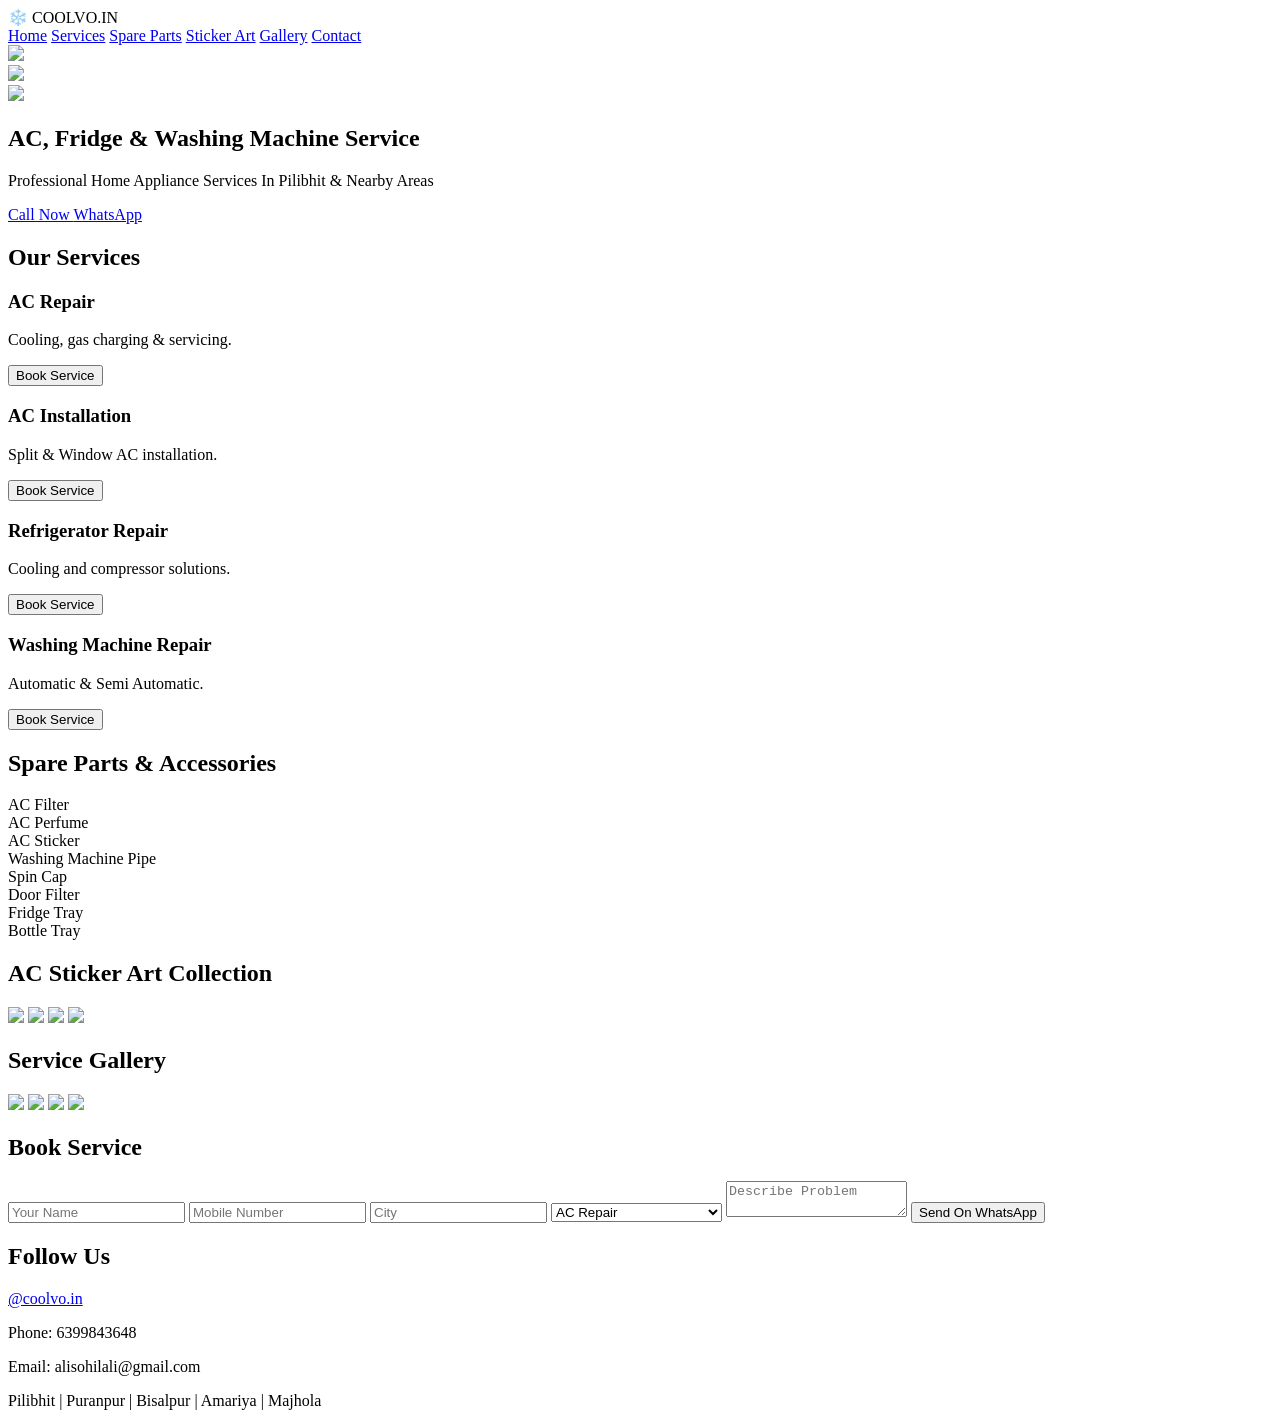
==== index.html @ 7ef5647d "Update index.html" ====
<!DOCTYPE html>
<html lang="en">
<head>
<meta charset="UTF-8">
<meta name="viewport" content="width=device-width, initial-scale=1.0">
<title>Coolvo.in | Home Appliance Services</title>

<meta name="description" content="AC Repair, AC Installation, Refrigerator Repair, Washing Machine Repair, Copper Piping and Spare Parts in Pilibhit, Puranpur, Bisalpur and nearby areas.">

<link rel="stylesheet" href="style.css">
</head>

<body>

<header>
<div class="logo">
❄️ COOLVO.IN
</div>

<nav>
<a href="#home">Home</a>
<a href="#services">Services</a>
<a href="#parts">Spare Parts</a>
<a href="#stickers">Sticker Art</a>
<a href="#gallery">Gallery</a>
<a href="#contact">Contact</a>
</nav>
</header>

<section id="home" class="hero">

<div class="slider">

<div class="slide active">
<img src="https://images.unsplash.com/photo-1621905252507-b35492cc74b4?auto=format&fit=crop&w=1600&q=80">
</div>

<div class="slide">
<img src="https://images.unsplash.com/photo-1581578731548-c64695cc6952?auto=format&fit=crop&w=1600&q=80">
</div>

<div class="slide">
<img src="https://images.unsplash.com/photo-1517048676732-d65bc937f952?auto=format&fit=crop&w=1600&q=80">
</div>

</div>

<div class="hero-content">

<h1>AC, Fridge & Washing Machine Service</h1>

<p>
Professional Home Appliance Services In Pilibhit &
Nearby Areas
</p>

<a href="tel:6399843648" class="btn call">
Call Now
</a>

<a href="https://wa.me/916399843648"
class="btn whatsapp">
WhatsApp
</a>

</div>

</section>

<section id="services">

<h2>Our Services</h2>

<div class="cards">

<div class="card">
<h3>AC Repair</h3>
<p>Cooling, gas charging & servicing.</p>

<button onclick="openBooking('AC Repair')">
Book Service
</button>
</div>

<div class="card">
<h3>AC Installation</h3>
<p>Split & Window AC installation.</p>

<button onclick="openBooking('AC Installation')">
Book Service
</button>
</div>

<div class="card">
<h3>Refrigerator Repair</h3>
<p>Cooling and compressor solutions.</p>

<button onclick="openBooking('Fridge Repair')">
Book Service
</button>
</div>

<div class="card">
<h3>Washing Machine Repair</h3>
<p>Automatic & Semi Automatic.</p>

<button onclick="openBooking('Washing Machine Repair')">
Book Service
</button>
</div>

</div>

</section>

<section id="parts">

<h2>Spare Parts & Accessories</h2>

<div class="cards">

<div class="card">AC Filter</div>
<div class="card">AC Perfume</div>
<div class="card">AC Sticker</div>
<div class="card">Washing Machine Pipe</div>
<div class="card">Spin Cap</div>
<div class="card">Door Filter</div>
<div class="card">Fridge Tray</div>
<div class="card">Bottle Tray</div>

</div>

</section>

<section id="stickers">

<h2>AC Sticker Art Collection</h2>

<div class="gallery">

<img src="https://picsum.photos/400/300?1">
<img src="https://picsum.photos/400/300?2">
<img src="https://picsum.photos/400/300?3">
<img src="https://picsum.photos/400/300?4">

</div>

</section>

<section id="gallery">

<h2>Service Gallery</h2>

<div class="gallery">

<img src="https://picsum.photos/400/300?5">
<img src="https://picsum.photos/400/300?6">
<img src="https://picsum.photos/400/300?7">
<img src="https://picsum.photos/400/300?8">

</div>

</section>

<section id="contact">

<h2>Book Service</h2>

<form id="bookingForm">

<input type="text"
id="name"
placeholder="Your Name"
required>

<input type="tel"
id="phone"
placeholder="Mobile Number"
required>

<input type="text"
id="city"
placeholder="City"
required>

<select id="service">

<option>AC Repair</option>
<option>AC Installation</option>
<option>Fridge Repair</option>
<option>Washing Machine Repair</option>

</select>

<textarea
id="problem"
placeholder="Describe Problem">
</textarea>

<button type="submit">
Send On WhatsApp
</button>

</form>

</section>

<section class="instagram">

<h2>Follow Us</h2>

<a href="https://instagram.com/coolvo.in">
@coolvo.in
</a>

</section>

<footer>

<p>Phone: 6399843648</p>

<p>Email: alisohilali@gmail.com</p>

<p>
Pilibhit | Puranpur | Bisalpur |
Amariya | Majhola
</p>

</footer>

<script src="script.js"></script>

</body>
</html>
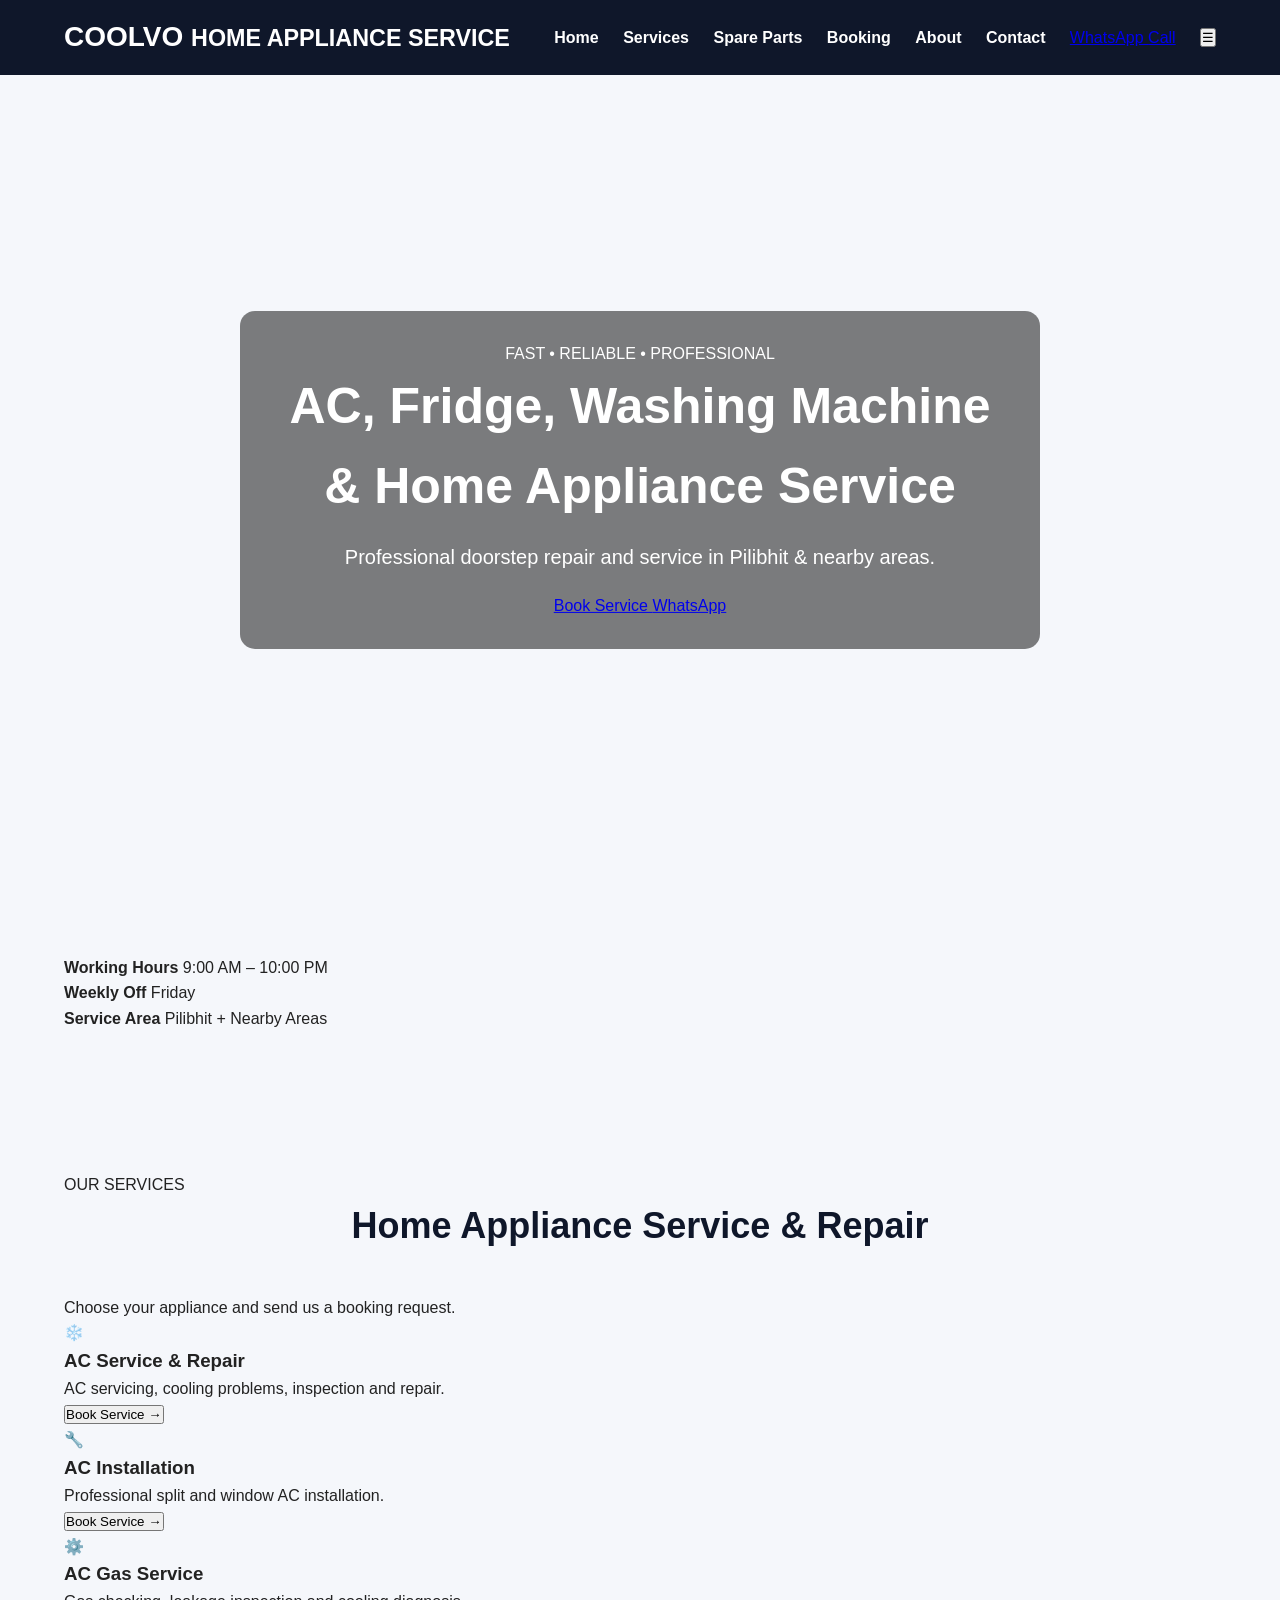
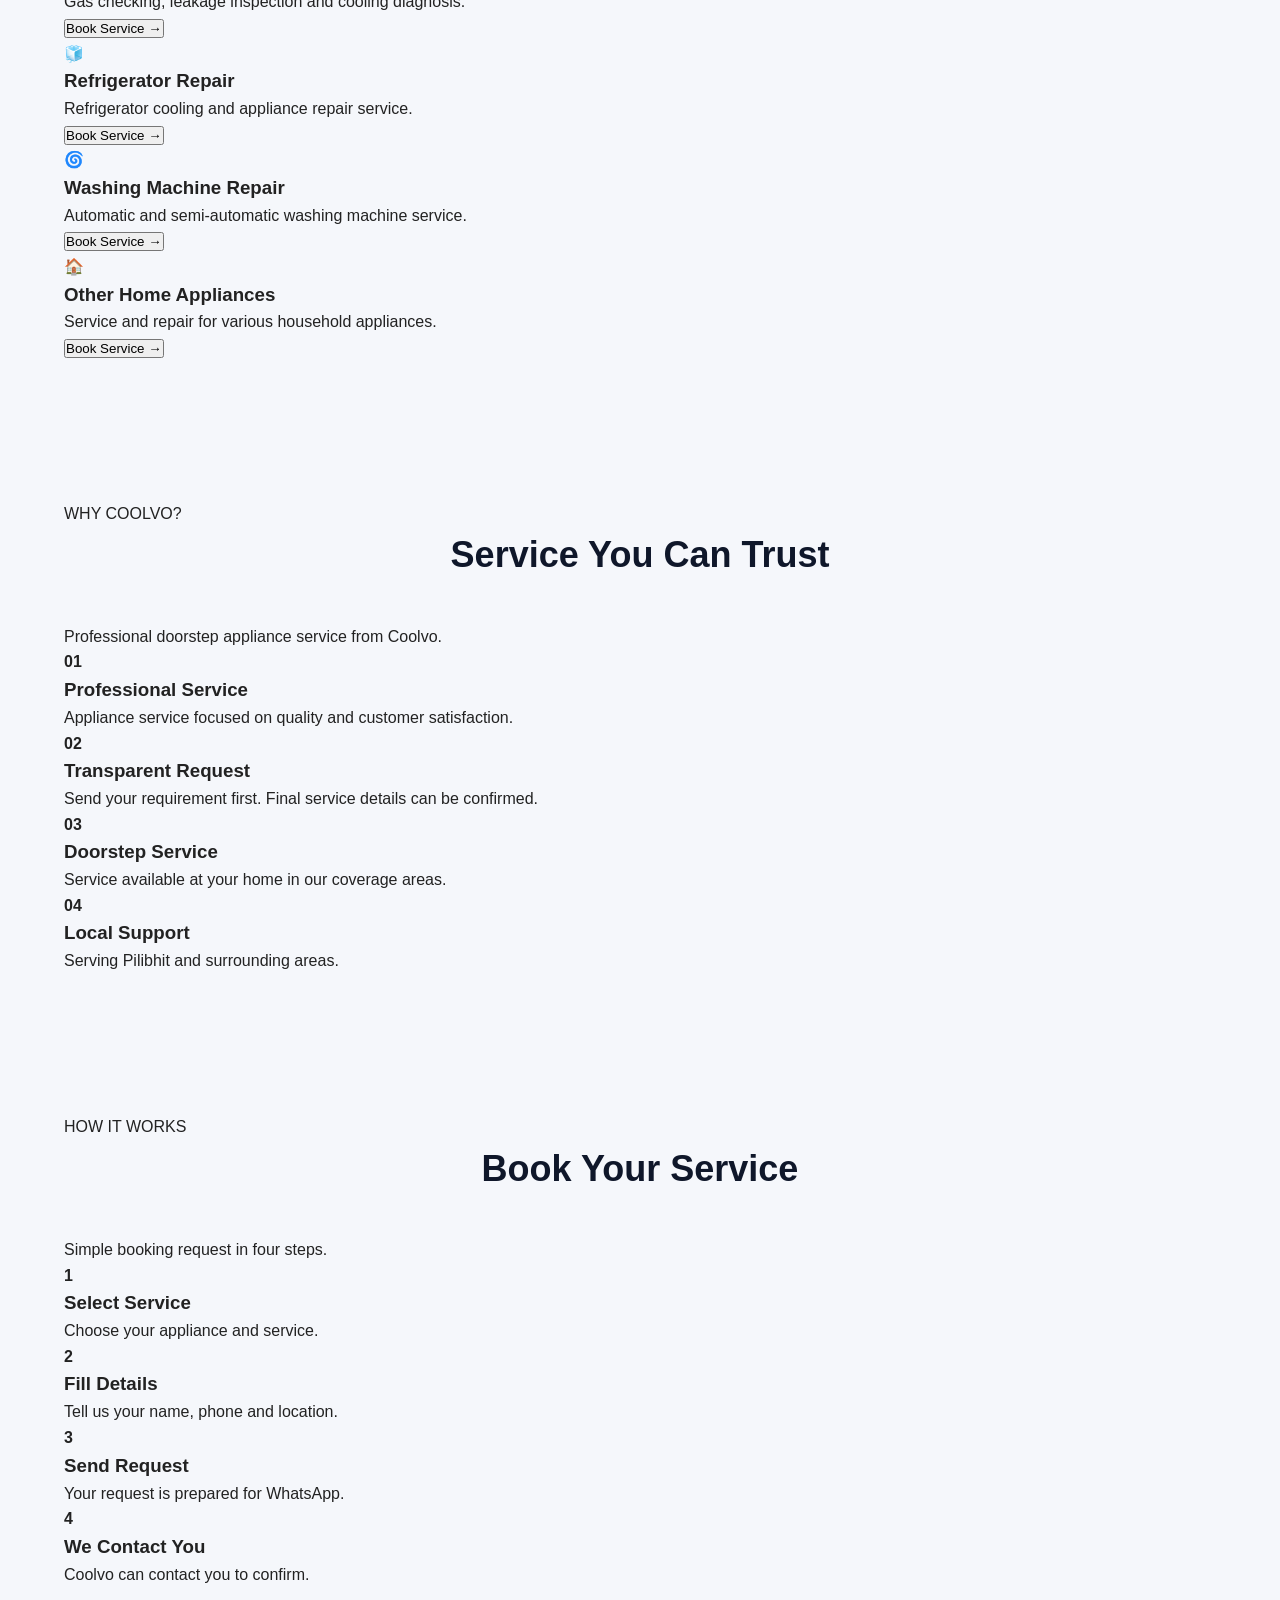
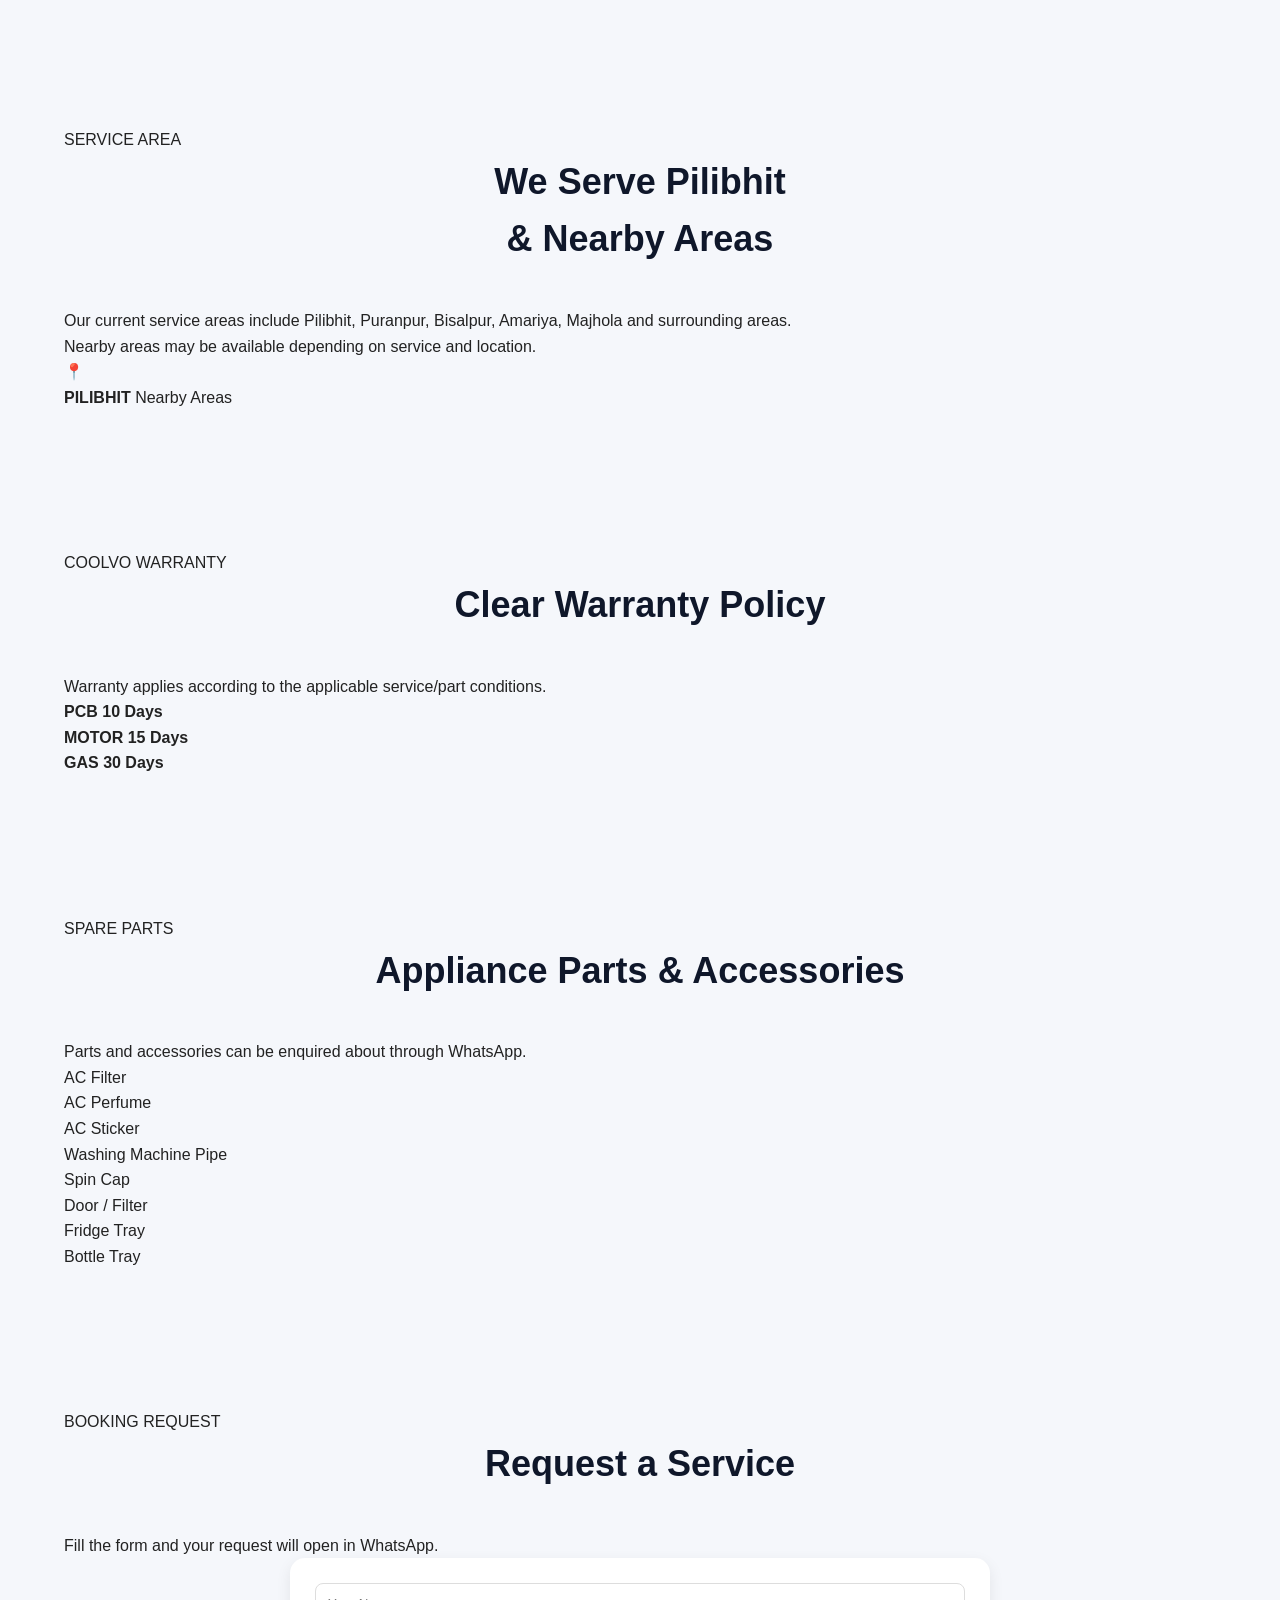
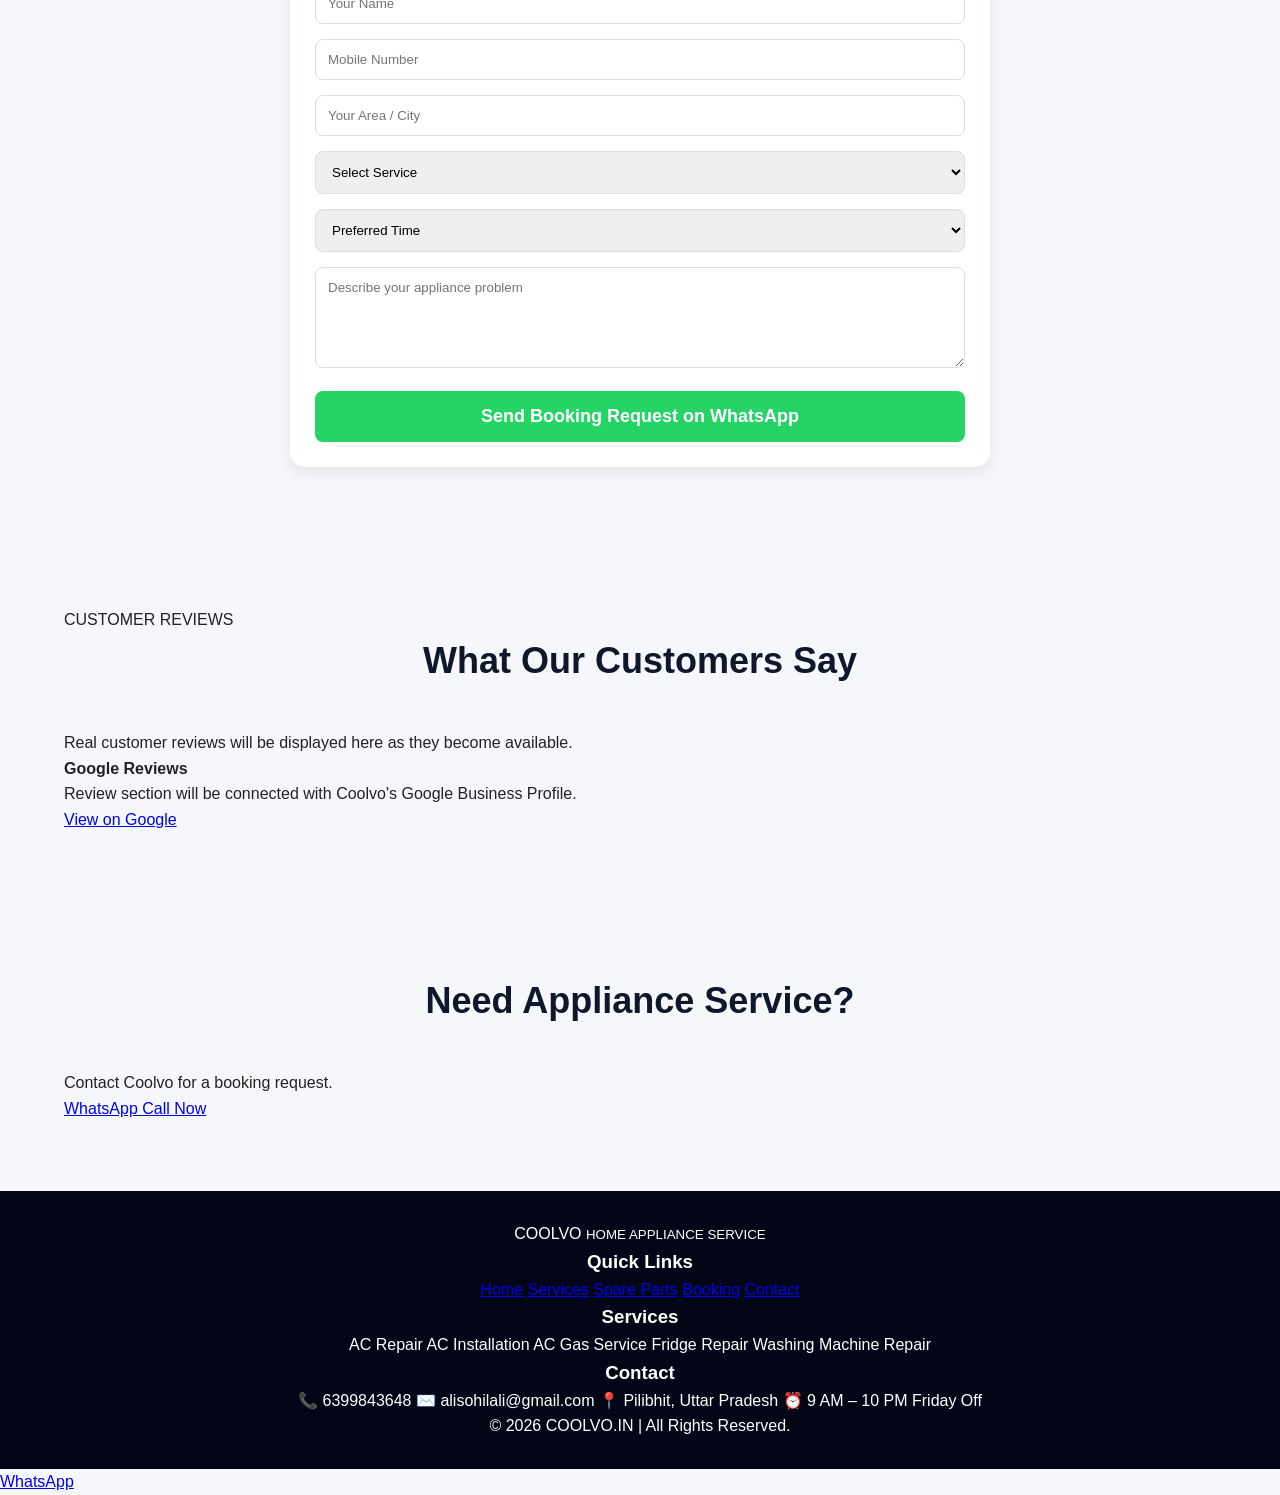
==== commit 673b169e: "Update index.html" ====
--- a/index.html
+++ b/index.html
@@ -3,230 +3,666 @@
 <head>
 <meta charset="UTF-8">
 <meta name="viewport" content="width=device-width, initial-scale=1.0">
-<title>Coolvo.in | Home Appliance Services</title>
-
-<meta name="description" content="AC Repair, AC Installation, Refrigerator Repair, Washing Machine Repair, Copper Piping and Spare Parts in Pilibhit, Puranpur, Bisalpur and nearby areas.">
+
+<title>COOLVO | AC & Home Appliance Service in Pilibhit</title>
+
+<meta name="description"
+content="COOLVO provides AC repair, installation, gas service, refrigerator, washing machine and home appliance services in Pilibhit and nearby areas.">
+
+<meta name="theme-color" content="#111111">
 
 <link rel="stylesheet" href="style.css">
 </head>
 
 <body>
 
-<header>
-<div class="logo">
-❄️ COOLVO.IN
-</div>
-
-<nav>
-<a href="#home">Home</a>
-<a href="#services">Services</a>
-<a href="#parts">Spare Parts</a>
-<a href="#stickers">Sticker Art</a>
-<a href="#gallery">Gallery</a>
-<a href="#contact">Contact</a>
-</nav>
+<!-- HEADER -->
+<header class="header">
+
+    <div class="logo">
+        <span>CO</span><b>O</b><span>LVO</span>
+        <small>HOME APPLIANCE SERVICE</small>
+    </div>
+
+    <nav id="mainNav">
+        <a href="#home">Home</a>
+        <a href="#services">Services</a>
+        <a href="#parts">Spare Parts</a>
+        <a href="#booking">Booking</a>
+        <a href="#about">About</a>
+        <a href="#contact">Contact</a>
+    </nav>
+
+    <div class="header-buttons">
+        <a href="https://wa.me/916399843648" class="mini-whatsapp">
+            WhatsApp
+        </a>
+
+        <a href="tel:6399843648" class="mini-call">
+            Call
+        </a>
+    </div>
+
+    <button class="menu-btn" onclick="toggleMenu()">☰</button>
+
 </header>
 
+
+<!-- HERO -->
 <section id="home" class="hero">
 
-<div class="slider">
-
-<div class="slide active">
-<img src="https://images.unsplash.com/photo-1621905252507-b35492cc74b4?auto=format&fit=crop&w=1600&q=80">
-</div>
-
-<div class="slide">
-<img src="https://images.unsplash.com/photo-1581578731548-c64695cc6952?auto=format&fit=crop&w=1600&q=80">
-</div>
-
-<div class="slide">
-<img src="https://images.unsplash.com/photo-1517048676732-d65bc937f952?auto=format&fit=crop&w=1600&q=80">
-</div>
-
-</div>
-
-<div class="hero-content">
-
-<h1>AC, Fridge & Washing Machine Service</h1>
-
-<p>
-Professional Home Appliance Services In Pilibhit &
-Nearby Areas
-</p>
-
-<a href="tel:6399843648" class="btn call">
-Call Now
+    <div class="hero-overlay"></div>
+
+    <div class="hero-content">
+
+        <span class="small-title">
+            FAST • RELIABLE • PROFESSIONAL
+        </span>
+
+        <h1>
+            AC, Fridge, Washing Machine
+            <br>
+            & Home Appliance Service
+        </h1>
+
+        <p>
+            Professional doorstep repair and service
+            in Pilibhit & nearby areas.
+        </p>
+
+        <div class="hero-buttons">
+
+            <a href="#booking" class="primary-btn">
+                Book Service
+            </a>
+
+            <a href="https://wa.me/916399843648" class="whatsapp-btn">
+                WhatsApp
+            </a>
+
+        </div>
+
+    </div>
+
+</section>
+
+
+<!-- QUICK INFO -->
+<section class="quick-info">
+
+    <div>
+        <strong>Working Hours</strong>
+        <span>9:00 AM – 10:00 PM</span>
+    </div>
+
+    <div>
+        <strong>Weekly Off</strong>
+        <span>Friday</span>
+    </div>
+
+    <div>
+        <strong>Service Area</strong>
+        <span>Pilibhit + Nearby Areas</span>
+    </div>
+
+</section>
+
+
+<!-- SERVICES -->
+<section id="services" class="section">
+
+    <div class="section-heading">
+        <span>OUR SERVICES</span>
+        <h2>Home Appliance Service & Repair</h2>
+        <p>
+            Choose your appliance and send us a booking request.
+        </p>
+    </div>
+
+
+    <div class="service-grid">
+
+        <div class="service-card">
+
+            <div class="service-icon">❄️</div>
+
+            <h3>AC Service & Repair</h3>
+
+            <p>
+                AC servicing, cooling problems,
+                inspection and repair.
+            </p>
+
+            <button onclick="selectService('AC Service & Repair')">
+                Book Service →
+            </button>
+
+        </div>
+
+
+        <div class="service-card">
+
+            <div class="service-icon">🔧</div>
+
+            <h3>AC Installation</h3>
+
+            <p>
+                Professional split and window
+                AC installation.
+            </p>
+
+            <button onclick="selectService('AC Installation')">
+                Book Service →
+            </button>
+
+        </div>
+
+
+        <div class="service-card">
+
+            <div class="service-icon">⚙️</div>
+
+            <h3>AC Gas Service</h3>
+
+            <p>
+                Gas checking, leakage inspection
+                and cooling diagnosis.
+            </p>
+
+            <button onclick="selectService('AC Gas Service')">
+                Book Service →
+            </button>
+
+        </div>
+
+
+        <div class="service-card">
+
+            <div class="service-icon">🧊</div>
+
+            <h3>Refrigerator Repair</h3>
+
+            <p>
+                Refrigerator cooling and
+                appliance repair service.
+            </p>
+
+            <button onclick="selectService('Refrigerator Repair')">
+                Book Service →
+            </button>
+
+        </div>
+
+
+        <div class="service-card">
+
+            <div class="service-icon">🌀</div>
+
+            <h3>Washing Machine Repair</h3>
+
+            <p>
+                Automatic and semi-automatic
+                washing machine service.
+            </p>
+
+            <button onclick="selectService('Washing Machine Repair')">
+                Book Service →
+            </button>
+
+        </div>
+
+
+        <div class="service-card">
+
+            <div class="service-icon">🏠</div>
+
+            <h3>Other Home Appliances</h3>
+
+            <p>
+                Service and repair for various
+                household appliances.
+            </p>
+
+            <button onclick="selectService('Other Home Appliance')">
+                Book Service →
+            </button>
+
+        </div>
+
+    </div>
+
+</section>
+
+
+<!-- WHY COOLVO -->
+<section id="about" class="dark-section">
+
+    <div class="section-heading light">
+
+        <span>WHY COOLVO?</span>
+
+        <h2>Service You Can Trust</h2>
+
+        <p>
+            Professional doorstep appliance service
+            from Coolvo.
+        </p>
+
+    </div>
+
+
+    <div class="trust-grid">
+
+        <div>
+            <strong>01</strong>
+            <h3>Professional Service</h3>
+            <p>
+                Appliance service focused on
+                quality and customer satisfaction.
+            </p>
+        </div>
+
+        <div>
+            <strong>02</strong>
+            <h3>Transparent Request</h3>
+            <p>
+                Send your requirement first.
+                Final service details can be confirmed.
+            </p>
+        </div>
+
+        <div>
+            <strong>03</strong>
+            <h3>Doorstep Service</h3>
+            <p>
+                Service available at your home
+                in our coverage areas.
+            </p>
+        </div>
+
+        <div>
+            <strong>04</strong>
+            <h3>Local Support</h3>
+            <p>
+                Serving Pilibhit and surrounding
+                areas.
+            </p>
+        </div>
+
+    </div>
+
+</section>
+
+
+<!-- HOW IT WORKS -->
+<section class="section">
+
+    <div class="section-heading">
+
+        <span>HOW IT WORKS</span>
+
+        <h2>Book Your Service</h2>
+
+        <p>
+            Simple booking request in four steps.
+        </p>
+
+    </div>
+
+
+    <div class="steps">
+
+        <div class="step">
+            <b>1</b>
+            <h3>Select Service</h3>
+            <p>Choose your appliance and service.</p>
+        </div>
+
+        <div class="step">
+            <b>2</b>
+            <h3>Fill Details</h3>
+            <p>Tell us your name, phone and location.</p>
+        </div>
+
+        <div class="step">
+            <b>3</b>
+            <h3>Send Request</h3>
+            <p>Your request is prepared for WhatsApp.</p>
+        </div>
+
+        <div class="step">
+            <b>4</b>
+            <h3>We Contact You</h3>
+            <p>Coolvo can contact you to confirm.</p>
+        </div>
+
+    </div>
+
+</section>
+
+
+<!-- SERVICE AREA -->
+<section class="area-section">
+
+    <div>
+
+        <span>SERVICE AREA</span>
+
+        <h2>
+            We Serve Pilibhit
+            <br>
+            & Nearby Areas
+        </h2>
+
+        <p>
+            Our current service areas include
+            Pilibhit, Puranpur, Bisalpur,
+            Amariya, Majhola and surrounding areas.
+        </p>
+
+        <p class="area-note">
+            Nearby areas may be available depending
+            on service and location.
+        </p>
+
+    </div>
+
+
+    <div class="area-box">
+
+        <div class="map-circle">
+            📍
+        </div>
+
+        <strong>PILIBHIT</strong>
+
+        <span>Nearby Areas</span>
+
+    </div>
+
+</section>
+
+
+<!-- WARRANTY -->
+<section class="warranty-section">
+
+    <div class="section-heading light">
+
+        <span>COOLVO WARRANTY</span>
+
+        <h2>Clear Warranty Policy</h2>
+
+        <p>
+            Warranty applies according to the
+            applicable service/part conditions.
+        </p>
+
+    </div>
+
+
+    <div class="warranty-grid">
+
+        <div>
+            <b>PCB</b>
+            <strong>10 Days</strong>
+        </div>
+
+        <div>
+            <b>MOTOR</b>
+            <strong>15 Days</strong>
+        </div>
+
+        <div>
+            <b>GAS</b>
+            <strong>30 Days</strong>
+        </div>
+
+    </div>
+
+</section>
+
+
+<!-- SPARE PARTS -->
+<section id="parts" class="section">
+
+    <div class="section-heading">
+
+        <span>SPARE PARTS</span>
+
+        <h2>Appliance Parts & Accessories</h2>
+
+        <p>
+            Parts and accessories can be enquired
+            about through WhatsApp.
+        </p>
+
+    </div>
+
+
+    <div class="parts-grid">
+
+        <div>AC Filter</div>
+        <div>AC Perfume</div>
+        <div>AC Sticker</div>
+        <div>Washing Machine Pipe</div>
+        <div>Spin Cap</div>
+        <div>Door / Filter</div>
+        <div>Fridge Tray</div>
+        <div>Bottle Tray</div>
+
+    </div>
+
+</section>
+
+
+<!-- BOOKING -->
+<section id="booking" class="booking-section">
+
+    <div class="section-heading">
+
+        <span>BOOKING REQUEST</span>
+
+        <h2>Request a Service</h2>
+
+        <p>
+            Fill the form and your request will
+            open in WhatsApp.
+        </p>
+
+    </div>
+
+
+    <form id="bookingForm">
+
+        <input
+            type="text"
+            id="customerName"
+            placeholder="Your Name"
+            required
+        >
+
+        <input
+            type="tel"
+            id="customerPhone"
+            placeholder="Mobile Number"
+            required
+        >
+
+        <input
+            type="text"
+            id="customerLocation"
+            placeholder="Your Area / City"
+            required
+        >
+
+        <select id="selectedService" required>
+
+            <option value="">
+                Select Service
+            </option>
+
+            <option>AC Service & Repair</option>
+            <option>AC Installation</option>
+            <option>AC Gas Service</option>
+            <option>Refrigerator Repair</option>
+            <option>Washing Machine Repair</option>
+            <option>Other Home Appliance</option>
+
+        </select>
+
+
+        <select id="preferredTime">
+
+            <option value="">
+                Preferred Time
+            </option>
+
+            <option>9 AM – 12 PM</option>
+            <option>12 PM – 3 PM</option>
+            <option>3 PM – 6 PM</option>
+            <option>6 PM – 10 PM</option>
+
+        </select>
+
+
+        <textarea
+            id="problem"
+            rows="5"
+            placeholder="Describe your appliance problem"
+        ></textarea>
+
+
+        <button type="submit">
+            Send Booking Request on WhatsApp
+        </button>
+
+    </form>
+
+</section>
+
+
+<!-- REVIEWS -->
+<section class="reviews-section">
+
+    <div class="section-heading">
+
+        <span>CUSTOMER REVIEWS</span>
+
+        <h2>What Our Customers Say</h2>
+
+        <p>
+            Real customer reviews will be displayed
+            here as they become available.
+        </p>
+
+    </div>
+
+
+    <div class="review-placeholder">
+
+        <div>
+            <strong>Google Reviews</strong>
+
+            <p>
+                Review section will be connected
+                with Coolvo's Google Business Profile.
+            </p>
+
+            <a href="#" class="review-btn">
+                View on Google
+            </a>
+        </div>
+
+    </div>
+
+</section>
+
+
+<!-- CONTACT -->
+<section id="contact" class="contact-section">
+
+    <h2>Need Appliance Service?</h2>
+
+    <p>
+        Contact Coolvo for a booking request.
+    </p>
+
+    <div class="contact-buttons">
+
+        <a href="https://wa.me/916399843648">
+            WhatsApp
+        </a>
+
+        <a href="tel:6399843648">
+            Call Now
+        </a>
+
+    </div>
+
+</section>
+
+
+<!-- FOOTER -->
+<footer>
+
+    <div class="footer-logo">
+        COOLVO
+        <small>HOME APPLIANCE SERVICE</small>
+    </div>
+
+
+    <div class="footer-columns">
+
+        <div>
+            <h3>Quick Links</h3>
+            <a href="#home">Home</a>
+            <a href="#services">Services</a>
+            <a href="#parts">Spare Parts</a>
+            <a href="#booking">Booking</a>
+            <a href="#contact">Contact</a>
+        </div>
+
+
+        <div>
+            <h3>Services</h3>
+            <span>AC Repair</span>
+            <span>AC Installation</span>
+            <span>AC Gas Service</span>
+            <span>Fridge Repair</span>
+            <span>Washing Machine Repair</span>
+        </div>
+
+
+        <div>
+            <h3>Contact</h3>
+            <span>📞 6399843648</span>
+            <span>✉️ alisohilali@gmail.com</span>
+            <span>📍 Pilibhit, Uttar Pradesh</span>
+            <span>⏰ 9 AM – 10 PM</span>
+            <span>Friday Off</span>
+        </div>
+
+    </div>
+
+
+    <div class="footer-bottom">
+
+        © 2026 COOLVO.IN | All Rights Reserved.
+
+    </div>
+
+</footer>
+
+
+<!-- FLOATING WHATSAPP -->
+<a
+href="https://wa.me/916399843648"
+class="floating-whatsapp"
+target="_blank"
+>
+    WhatsApp
 </a>
 
-<a href="https://wa.me/916399843648"
-class="btn whatsapp">
-WhatsApp
-</a>
-
-</div>
-
-</section>
-
-<section id="services">
-
-<h2>Our Services</h2>
-
-<div class="cards">
-
-<div class="card">
-<h3>AC Repair</h3>
-<p>Cooling, gas charging & servicing.</p>
-
-<button onclick="openBooking('AC Repair')">
-Book Service
-</button>
-</div>
-
-<div class="card">
-<h3>AC Installation</h3>
-<p>Split & Window AC installation.</p>
-
-<button onclick="openBooking('AC Installation')">
-Book Service
-</button>
-</div>
-
-<div class="card">
-<h3>Refrigerator Repair</h3>
-<p>Cooling and compressor solutions.</p>
-
-<button onclick="openBooking('Fridge Repair')">
-Book Service
-</button>
-</div>
-
-<div class="card">
-<h3>Washing Machine Repair</h3>
-<p>Automatic & Semi Automatic.</p>
-
-<button onclick="openBooking('Washing Machine Repair')">
-Book Service
-</button>
-</div>
-
-</div>
-
-</section>
-
-<section id="parts">
-
-<h2>Spare Parts & Accessories</h2>
-
-<div class="cards">
-
-<div class="card">AC Filter</div>
-<div class="card">AC Perfume</div>
-<div class="card">AC Sticker</div>
-<div class="card">Washing Machine Pipe</div>
-<div class="card">Spin Cap</div>
-<div class="card">Door Filter</div>
-<div class="card">Fridge Tray</div>
-<div class="card">Bottle Tray</div>
-
-</div>
-
-</section>
-
-<section id="stickers">
-
-<h2>AC Sticker Art Collection</h2>
-
-<div class="gallery">
-
-<img src="https://picsum.photos/400/300?1">
-<img src="https://picsum.photos/400/300?2">
-<img src="https://picsum.photos/400/300?3">
-<img src="https://picsum.photos/400/300?4">
-
-</div>
-
-</section>
-
-<section id="gallery">
-
-<h2>Service Gallery</h2>
-
-<div class="gallery">
-
-<img src="https://picsum.photos/400/300?5">
-<img src="https://picsum.photos/400/300?6">
-<img src="https://picsum.photos/400/300?7">
-<img src="https://picsum.photos/400/300?8">
-
-</div>
-
-</section>
-
-<section id="contact">
-
-<h2>Book Service</h2>
-
-<form id="bookingForm">
-
-<input type="text"
-id="name"
-placeholder="Your Name"
-required>
-
-<input type="tel"
-id="phone"
-placeholder="Mobile Number"
-required>
-
-<input type="text"
-id="city"
-placeholder="City"
-required>
-
-<select id="service">
-
-<option>AC Repair</option>
-<option>AC Installation</option>
-<option>Fridge Repair</option>
-<option>Washing Machine Repair</option>
-
-</select>
-
-<textarea
-id="problem"
-placeholder="Describe Problem">
-</textarea>
-
-<button type="submit">
-Send On WhatsApp
-</button>
-
-</form>
-
-</section>
-
-<section class="instagram">
-
-<h2>Follow Us</h2>
-
-<a href="https://instagram.com/coolvo.in">
-@coolvo.in
-</a>
-
-</section>
-
-<footer>
-
-<p>Phone: 6399843648</p>
-
-<p>Email: alisohilali@gmail.com</p>
-
-<p>
-Pilibhit | Puranpur | Bisalpur |
-Amariya | Majhola
-</p>
-
-</footer>
 
 <script src="script.js"></script>
 
--- a/style.css
+++ b/style.css
@@ -0,0 +1,233 @@
+*{
+margin:0;
+padding:0;
+box-sizing:border-box;
+font-family:Arial,sans-serif;
+}
+
+body{
+background:#f5f7fb;
+color:#222;
+line-height:1.6;
+}
+
+header{
+background:#0f172a;
+padding:15px 5%;
+display:flex;
+justify-content:space-between;
+align-items:center;
+position:sticky;
+top:0;
+z-index:1000;
+}
+
+.logo{
+font-size:28px;
+font-weight:bold;
+color:white;
+}
+
+nav a{
+color:white;
+text-decoration:none;
+margin-left:20px;
+font-weight:600;
+}
+
+.hero{
+position:relative;
+height:90vh;
+overflow:hidden;
+}
+
+.slider{
+width:100%;
+height:100%;
+position:absolute;
+}
+
+.slide{
+position:absolute;
+width:100%;
+height:100%;
+opacity:0;
+transition:1s;
+}
+
+.slide.active{
+opacity:1;
+}
+
+.slide img{
+width:100%;
+height:100%;
+object-fit:cover;
+}
+
+.hero-content{
+position:absolute;
+top:50%;
+left:50%;
+transform:translate(-50%,-50%);
+text-align:center;
+color:white;
+z-index:10;
+background:rgba(0,0,0,.5);
+padding:30px;
+border-radius:15px;
+width:90%;
+max-width:800px;
+}
+
+.hero-content h1{
+font-size:50px;
+margin-bottom:15px;
+}
+
+.hero-content p{
+font-size:20px;
+margin-bottom:20px;
+}
+
+.btn{
+display:inline-block;
+padding:12px 25px;
+border-radius:8px;
+text-decoration:none;
+font-weight:bold;
+margin:5px;
+}
+
+.call{
+background:#1e88e5;
+color:white;
+}
+
+.whatsapp{
+background:#25D366;
+color:white;
+}
+
+section{
+padding:70px 5%;
+}
+
+section h2{
+text-align:center;
+margin-bottom:40px;
+font-size:36px;
+color:#0f172a;
+}
+
+.cards{
+display:grid;
+grid-template-columns:repeat(auto-fit,minmax(250px,1fr));
+gap:20px;
+}
+
+.card{
+background:white;
+padding:25px;
+border-radius:15px;
+box-shadow:0 5px 15px rgba(0,0,0,.08);
+text-align:center;
+}
+
+.card h3{
+margin-bottom:10px;
+}
+
+.card button{
+margin-top:15px;
+background:#1e88e5;
+color:white;
+border:none;
+padding:10px 20px;
+border-radius:8px;
+cursor:pointer;
+}
+
+.gallery{
+display:grid;
+grid-template-columns:repeat(auto-fit,minmax(250px,1fr));
+gap:15px;
+}
+
+.gallery img{
+width:100%;
+height:250px;
+object-fit:cover;
+border-radius:12px;
+}
+
+form{
+max-width:700px;
+margin:auto;
+background:white;
+padding:25px;
+border-radius:15px;
+box-shadow:0 5px 15px rgba(0,0,0,.08);
+}
+
+form input,
+form select,
+form textarea{
+width:100%;
+padding:12px;
+margin-bottom:15px;
+border:1px solid #ddd;
+border-radius:8px;
+}
+
+form button{
+width:100%;
+padding:15px;
+background:#25D366;
+border:none;
+color:white;
+font-size:18px;
+font-weight:bold;
+border-radius:8px;
+cursor:pointer;
+}
+
+.instagram{
+background:linear-gradient(135deg,#833ab4,#fd1d1d,#fcb045);
+text-align:center;
+color:white;
+}
+
+.instagram a{
+display:inline-block;
+margin-top:15px;
+padding:12px 25px;
+background:white;
+color:black;
+border-radius:30px;
+text-decoration:none;
+font-weight:bold;
+}
+
+footer{
+background:#020617;
+color:white;
+text-align:center;
+padding:30px;
+}
+
+@media(max-width:768px){
+
+nav{
+display:none;
+}
+
+.hero-content h1{
+font-size:32px;
+}
+
+section h2{
+font-size:28px;
+}
+
+}
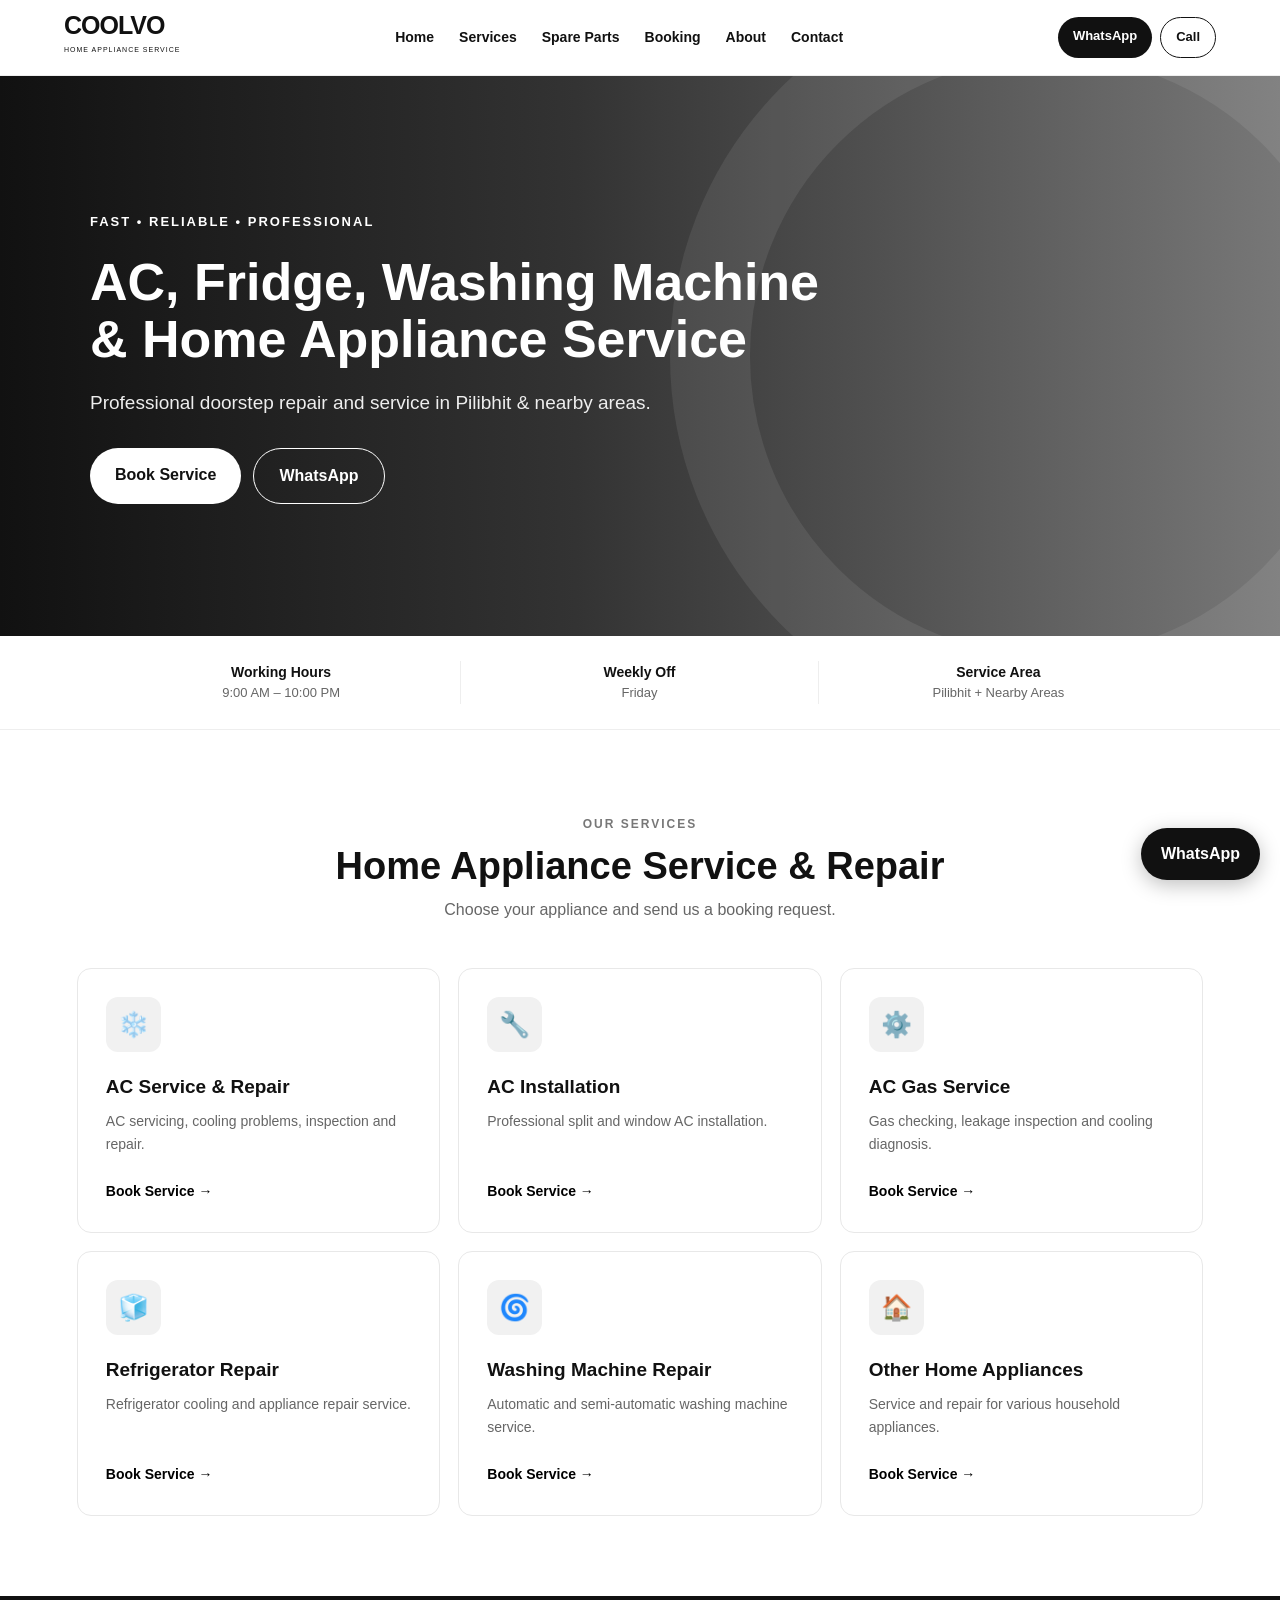
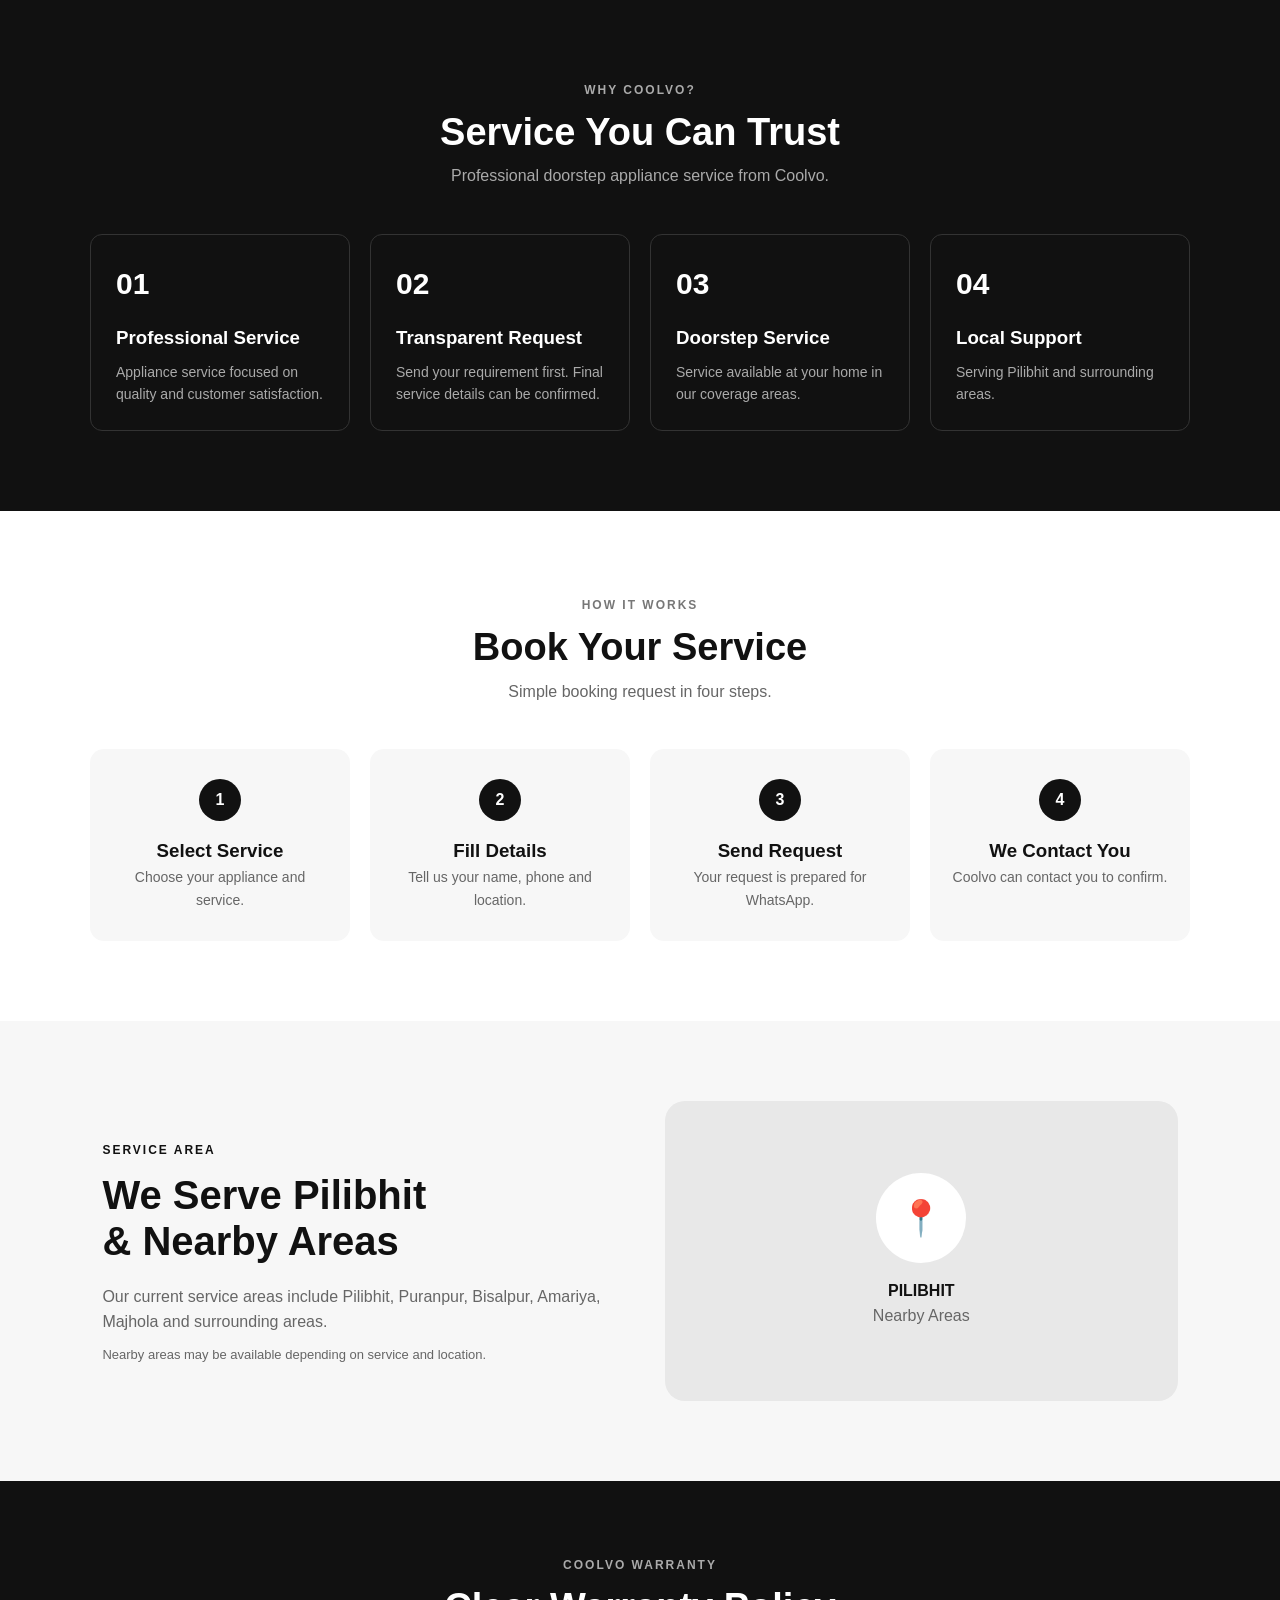
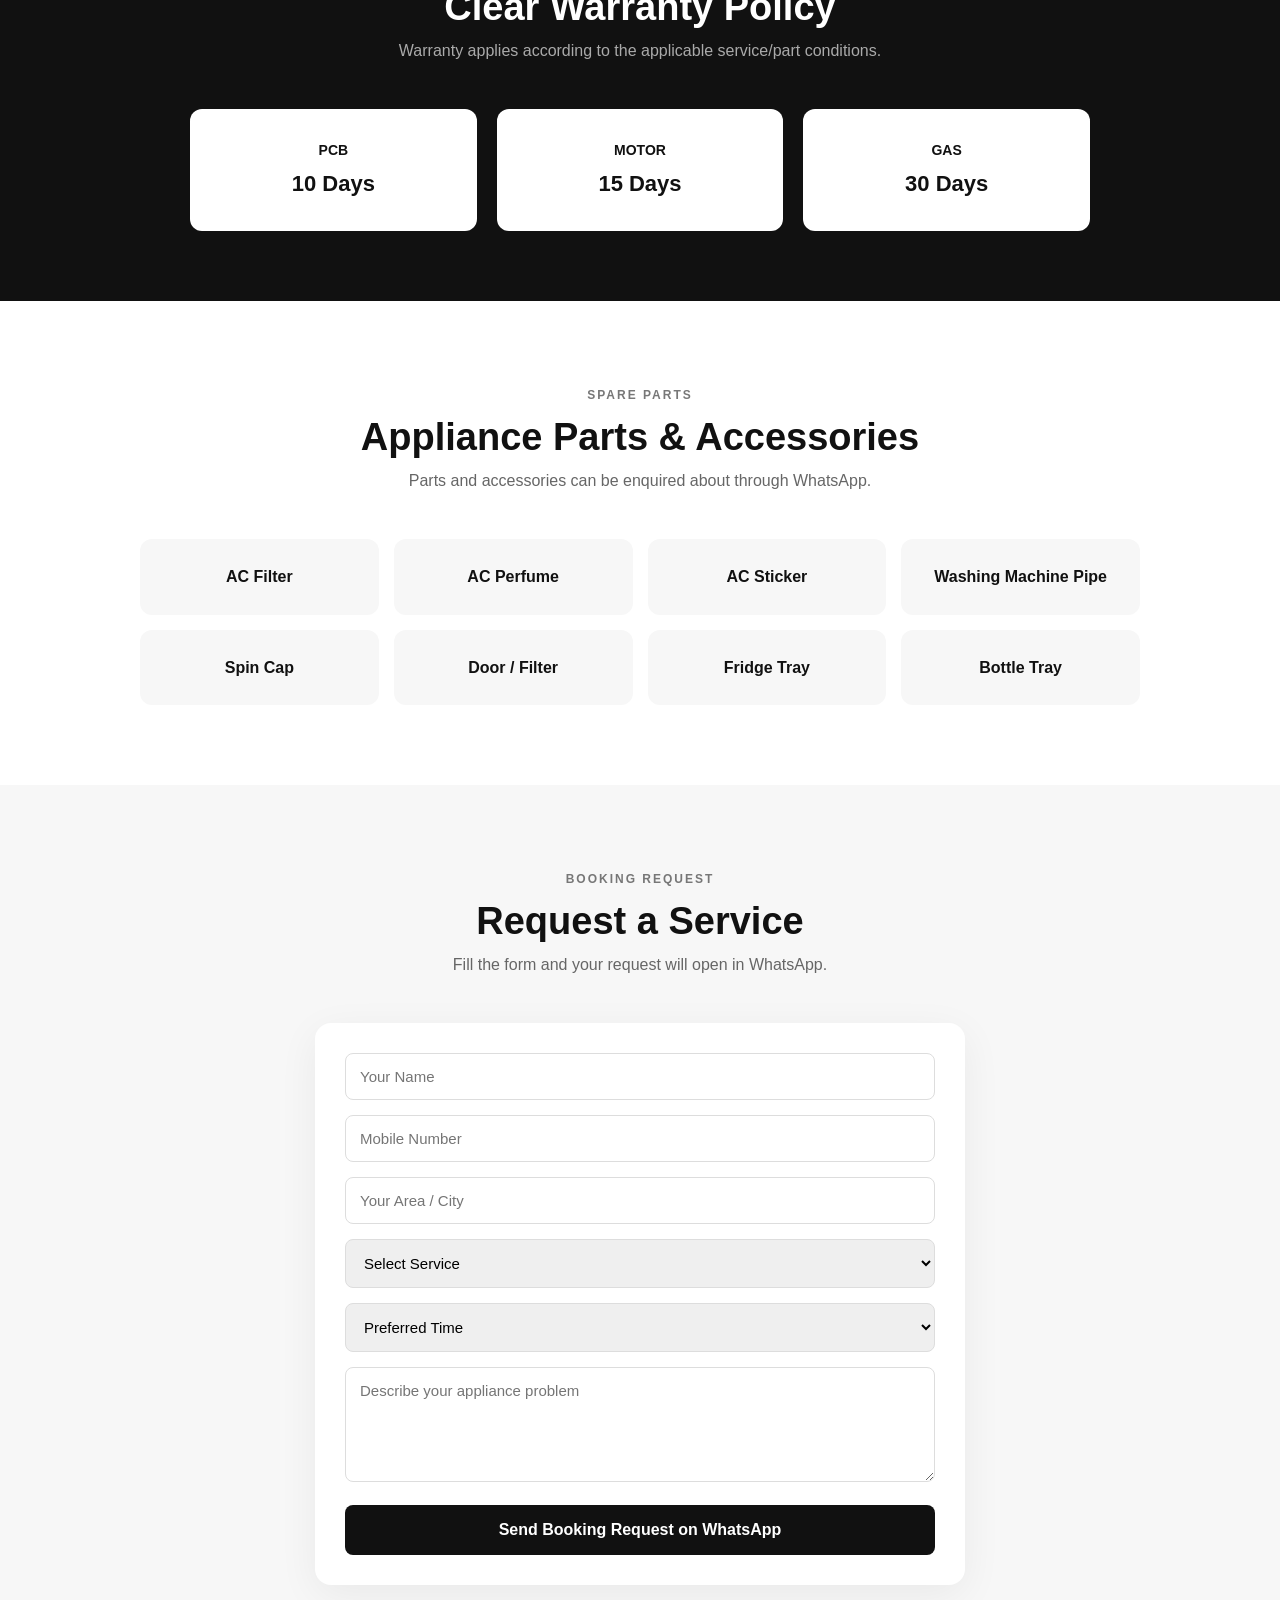
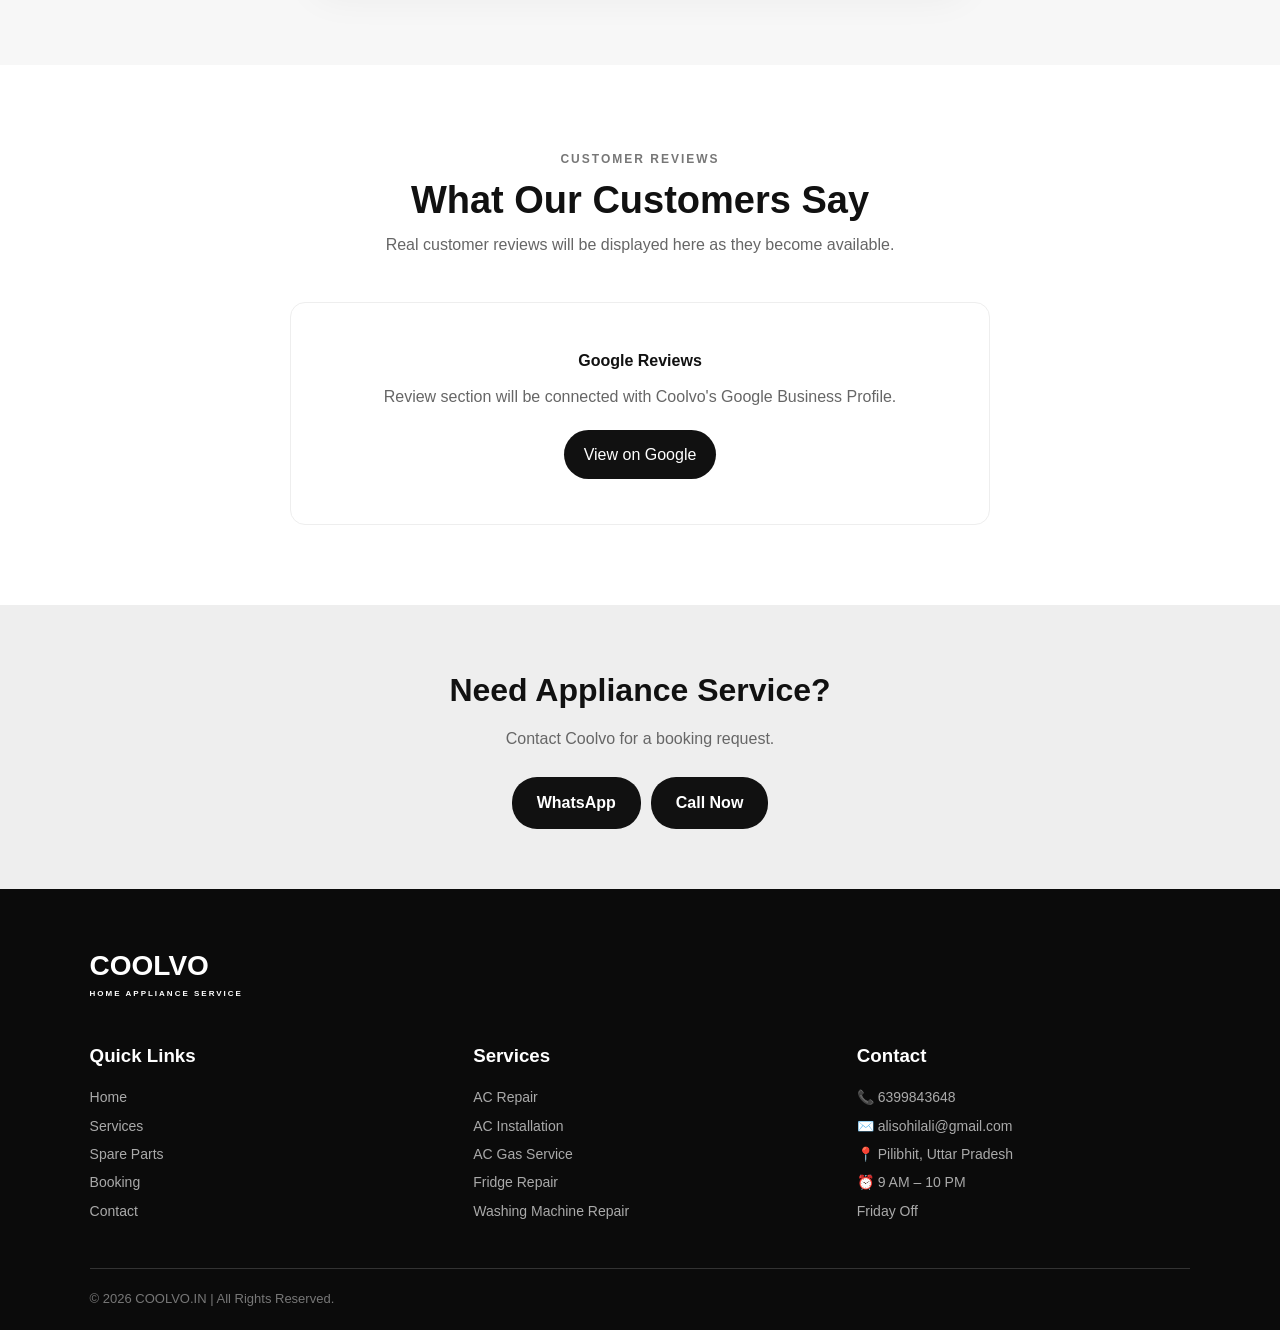
==== commit eb94edb0: "Update index.html" ====
--- a/index.html
+++ b/index.html
@@ -26,7 +26,7 @@
 
     <nav id="mainNav">
         <a href="#home">Home</a>
-        <a href="#services">Services</a>
+        <a href="#services.html">Services</a>
         <a href="#parts">Spare Parts</a>
         <a href="#booking">Booking</a>
         <a href="#about">About</a>
--- a/style.css
+++ b/style.css
@@ -1,233 +1,785 @@
 *{
-margin:0;
-padding:0;
-box-sizing:border-box;
-font-family:Arial,sans-serif;
+    margin:0;
+    padding:0;
+    box-sizing:border-box;
+    font-family:Arial,Helvetica,sans-serif;
+}
+
+html{
+    scroll-behavior:smooth;
 }
 
 body{
-background:#f5f7fb;
-color:#222;
-line-height:1.6;
-}
-
-header{
-background:#0f172a;
-padding:15px 5%;
-display:flex;
-justify-content:space-between;
-align-items:center;
-position:sticky;
-top:0;
-z-index:1000;
+    background:#fff;
+    color:#111;
+    line-height:1.6;
+}
+
+a{
+    text-decoration:none;
+    color:inherit;
+}
+
+.header{
+    height:76px;
+    padding:0 5%;
+    display:flex;
+    align-items:center;
+    justify-content:space-between;
+    background:#fff;
+    border-bottom:1px solid #eee;
+    position:sticky;
+    top:0;
+    z-index:1000;
 }
 
 .logo{
-font-size:28px;
-font-weight:bold;
-color:white;
+    font-size:25px;
+    font-weight:900;
+    letter-spacing:-1px;
+    position:relative;
+    line-height:20px;
+}
+
+.logo small{
+    display:block;
+    font-size:7px;
+    letter-spacing:1px;
+    font-weight:500;
+    margin-top:5px;
+}
+
+nav{
+    display:flex;
+    gap:25px;
 }
 
 nav a{
-color:white;
-text-decoration:none;
-margin-left:20px;
-font-weight:600;
-}
+    font-size:14px;
+    font-weight:600;
+}
+
+nav a:hover{
+    text-decoration:underline;
+}
+
+.header-buttons{
+    display:flex;
+    gap:8px;
+}
+
+.mini-whatsapp,
+.mini-call{
+    padding:9px 15px;
+    border-radius:25px;
+    font-size:13px;
+    font-weight:bold;
+}
+
+.mini-whatsapp{
+    background:#111;
+    color:#fff;
+}
+
+.mini-call{
+    border:1px solid #111;
+}
+
+.menu-btn{
+    display:none;
+    background:none;
+    border:0;
+    font-size:25px;
+}
+
+
+/* HERO */
 
 .hero{
-position:relative;
-height:90vh;
-overflow:hidden;
-}
-
-.slider{
-width:100%;
-height:100%;
-position:absolute;
-}
-
-.slide{
-position:absolute;
-width:100%;
-height:100%;
-opacity:0;
-transition:1s;
-}
-
-.slide.active{
-opacity:1;
-}
-
-.slide img{
-width:100%;
-height:100%;
-object-fit:cover;
+    min-height:560px;
+    background:
+    linear-gradient(
+        90deg,
+        #111 0%,
+        #333 45%,
+        #777 100%
+    );
+    position:relative;
+    display:flex;
+    align-items:center;
+    overflow:hidden;
+}
+
+.hero:after{
+    content:"";
+    position:absolute;
+    width:600px;
+    height:600px;
+    right:-150px;
+    top:-100px;
+    border-radius:50%;
+    border:80px solid rgba(255,255,255,.08);
 }
 
 .hero-content{
-position:absolute;
-top:50%;
-left:50%;
-transform:translate(-50%,-50%);
-text-align:center;
-color:white;
-z-index:10;
-background:rgba(0,0,0,.5);
-padding:30px;
-border-radius:15px;
-width:90%;
-max-width:800px;
-}
-
-.hero-content h1{
-font-size:50px;
-margin-bottom:15px;
-}
-
-.hero-content p{
-font-size:20px;
-margin-bottom:20px;
-}
-
-.btn{
-display:inline-block;
-padding:12px 25px;
-border-radius:8px;
-text-decoration:none;
-font-weight:bold;
-margin:5px;
-}
-
-.call{
-background:#1e88e5;
-color:white;
-}
-
-.whatsapp{
-background:#25D366;
-color:white;
-}
-
-section{
-padding:70px 5%;
-}
-
-section h2{
-text-align:center;
-margin-bottom:40px;
-font-size:36px;
-color:#0f172a;
-}
-
-.cards{
-display:grid;
-grid-template-columns:repeat(auto-fit,minmax(250px,1fr));
-gap:20px;
-}
-
-.card{
-background:white;
-padding:25px;
-border-radius:15px;
-box-shadow:0 5px 15px rgba(0,0,0,.08);
-text-align:center;
-}
-
-.card h3{
-margin-bottom:10px;
-}
-
-.card button{
-margin-top:15px;
-background:#1e88e5;
-color:white;
-border:none;
-padding:10px 20px;
-border-radius:8px;
-cursor:pointer;
-}
-
-.gallery{
-display:grid;
-grid-template-columns:repeat(auto-fit,minmax(250px,1fr));
-gap:15px;
-}
-
-.gallery img{
-width:100%;
-height:250px;
-object-fit:cover;
-border-radius:12px;
+    position:relative;
+    z-index:2;
+    width:90%;
+    max-width:1100px;
+    margin:auto;
+    color:#fff;
+}
+
+.small-title{
+    font-size:13px;
+    letter-spacing:2px;
+    font-weight:bold;
+}
+
+.hero h1{
+    font-size:52px;
+    line-height:1.1;
+    margin:20px 0;
+    max-width:800px;
+}
+
+.hero p{
+    font-size:19px;
+    max-width:600px;
+    margin-bottom:30px;
+    color:#eee;
+}
+
+.hero-buttons{
+    display:flex;
+    gap:12px;
+}
+
+.primary-btn,
+.whatsapp-btn{
+    padding:14px 25px;
+    border-radius:30px;
+    font-weight:bold;
+}
+
+.primary-btn{
+    background:#fff;
+    color:#111;
+}
+
+.whatsapp-btn{
+    border:1px solid #fff;
+    color:#fff;
+}
+
+
+/* QUICK INFO */
+
+.quick-info{
+    display:grid;
+    grid-template-columns:repeat(3,1fr);
+    padding:25px 8%;
+    background:#fff;
+    border-bottom:1px solid #eee;
+}
+
+.quick-info div{
+    text-align:center;
+    border-right:1px solid #eee;
+}
+
+.quick-info div:last-child{
+    border:0;
+}
+
+.quick-info strong,
+.quick-info span{
+    display:block;
+}
+
+.quick-info strong{
+    font-size:14px;
+}
+
+.quick-info span{
+    font-size:13px;
+    color:#666;
+}
+
+
+/* GENERAL */
+
+.section{
+    padding:80px 6%;
+}
+
+.section-heading{
+    text-align:center;
+    margin-bottom:45px;
+}
+
+.section-heading span{
+    font-size:12px;
+    letter-spacing:2px;
+    font-weight:bold;
+    color:#777;
+}
+
+.section-heading h2{
+    font-size:38px;
+    margin:8px 0;
+    line-height:1.2;
+}
+
+.section-heading p{
+    color:#666;
+}
+
+
+/* SERVICES */
+
+.service-grid{
+    max-width:1150px;
+    margin:auto;
+    display:grid;
+    grid-template-columns:repeat(3,1fr);
+    gap:18px;
+}
+
+.service-card{
+    padding:28px;
+    border:1px solid #e8e8e8;
+    border-radius:14px;
+    background:#fff;
+    transition:.25s;
+}
+
+.service-card:hover{
+    transform:translateY(-4px);
+    box-shadow:0 12px 35px rgba(0,0,0,.08);
+}
+
+.service-icon{
+    width:55px;
+    height:55px;
+    border-radius:12px;
+    background:#f1f1f1;
+    display:flex;
+    align-items:center;
+    justify-content:center;
+    font-size:25px;
+    margin-bottom:20px;
+}
+
+.service-card h3{
+    font-size:19px;
+    margin-bottom:8px;
+}
+
+.service-card p{
+    color:#666;
+    min-height:55px;
+    font-size:14px;
+}
+
+.service-card button{
+    border:0;
+    background:none;
+    font-weight:bold;
+    margin-top:18px;
+    cursor:pointer;
+    font-size:14px;
+}
+
+
+/* DARK SECTION */
+
+.dark-section{
+    background:#111;
+    color:#fff;
+    padding:80px 6%;
+}
+
+.light{
+    color:#fff;
+}
+
+.light span{
+    color:#aaa;
+}
+
+.light p{
+    color:#aaa;
+}
+
+.trust-grid{
+    max-width:1100px;
+    margin:auto;
+    display:grid;
+    grid-template-columns:repeat(4,1fr);
+    gap:20px;
+}
+
+.trust-grid div{
+    padding:25px;
+    border:1px solid #333;
+    border-radius:12px;
+}
+
+.trust-grid strong{
+    font-size:30px;
+}
+
+.trust-grid h3{
+    margin:15px 0 8px;
+}
+
+.trust-grid p{
+    color:#aaa;
+    font-size:14px;
+}
+
+
+/* STEPS */
+
+.steps{
+    max-width:1100px;
+    margin:auto;
+    display:grid;
+    grid-template-columns:repeat(4,1fr);
+    gap:20px;
+}
+
+.step{
+    text-align:center;
+    padding:30px 20px;
+    background:#f7f7f7;
+    border-radius:14px;
+}
+
+.step b{
+    width:42px;
+    height:42px;
+    display:flex;
+    align-items:center;
+    justify-content:center;
+    margin:auto auto 15px;
+    background:#111;
+    color:#fff;
+    border-radius:50%;
+}
+
+.step p{
+    color:#666;
+    font-size:14px;
+}
+
+
+/* AREA */
+
+.area-section{
+    padding:80px 8%;
+    display:grid;
+    grid-template-columns:1fr 1fr;
+    gap:50px;
+    align-items:center;
+    background:#f7f7f7;
+}
+
+.area-section > div:first-child span{
+    font-size:12px;
+    letter-spacing:2px;
+    font-weight:bold;
+}
+
+.area-section h2{
+    font-size:40px;
+    line-height:1.15;
+    margin:10px 0 20px;
+}
+
+.area-section p{
+    color:#666;
+    max-width:500px;
+}
+
+.area-note{
+    font-size:13px;
+    margin-top:10px;
+}
+
+.area-box{
+    height:300px;
+    background:#e8e8e8;
+    border-radius:20px;
+    display:flex;
+    flex-direction:column;
+    align-items:center;
+    justify-content:center;
+}
+
+.map-circle{
+    width:90px;
+    height:90px;
+    border-radius:50%;
+    background:#fff;
+    display:flex;
+    align-items:center;
+    justify-content:center;
+    font-size:35px;
+    margin-bottom:15px;
+}
+
+.area-box span{
+    color:#666;
+}
+
+
+/* WARRANTY */
+
+.warranty-section{
+    padding:70px 6%;
+    background:#111;
+    color:#fff;
+}
+
+.warranty-grid{
+    max-width:900px;
+    margin:auto;
+    display:grid;
+    grid-template-columns:repeat(3,1fr);
+    gap:20px;
+}
+
+.warranty-grid div{
+    background:#fff;
+    color:#111;
+    padding:30px;
+    text-align:center;
+    border-radius:12px;
+}
+
+.warranty-grid b,
+.warranty-grid strong{
+    display:block;
+}
+
+.warranty-grid b{
+    font-size:14px;
+}
+
+.warranty-grid strong{
+    font-size:22px;
+    margin-top:5px;
+}
+
+
+/* PARTS */
+
+.parts-grid{
+    max-width:1000px;
+    margin:auto;
+    display:grid;
+    grid-template-columns:repeat(4,1fr);
+    gap:15px;
+}
+
+.parts-grid div{
+    background:#f7f7f7;
+    padding:25px;
+    text-align:center;
+    border-radius:12px;
+    font-weight:bold;
+}
+
+
+/* BOOKING */
+
+.booking-section{
+    padding:80px 6%;
+    background:#f7f7f7;
 }
 
 form{
-max-width:700px;
-margin:auto;
-background:white;
-padding:25px;
-border-radius:15px;
-box-shadow:0 5px 15px rgba(0,0,0,.08);
+    max-width:650px;
+    margin:auto;
+    background:#fff;
+    padding:30px;
+    border-radius:16px;
+    box-shadow:0 10px 40px rgba(0,0,0,.06);
 }
 
 form input,
 form select,
 form textarea{
-width:100%;
-padding:12px;
-margin-bottom:15px;
-border:1px solid #ddd;
-border-radius:8px;
+    width:100%;
+    padding:14px;
+    margin-bottom:15px;
+    border:1px solid #ddd;
+    border-radius:8px;
+    font-size:15px;
+    outline:none;
+}
+
+form input:focus,
+form select:focus,
+form textarea:focus{
+    border-color:#111;
 }
 
 form button{
-width:100%;
-padding:15px;
-background:#25D366;
-border:none;
-color:white;
-font-size:18px;
-font-weight:bold;
-border-radius:8px;
-cursor:pointer;
-}
-
-.instagram{
-background:linear-gradient(135deg,#833ab4,#fd1d1d,#fcb045);
-text-align:center;
-color:white;
-}
-
-.instagram a{
-display:inline-block;
-margin-top:15px;
-padding:12px 25px;
-background:white;
-color:black;
-border-radius:30px;
-text-decoration:none;
-font-weight:bold;
-}
+    width:100%;
+    border:0;
+    background:#111;
+    color:#fff;
+    padding:16px;
+    border-radius:8px;
+    font-size:16px;
+    font-weight:bold;
+    cursor:pointer;
+}
+
+
+/* REVIEWS */
+
+.reviews-section{
+    padding:80px 6%;
+}
+
+.review-placeholder{
+    max-width:700px;
+    margin:auto;
+    text-align:center;
+    border:1px solid #eee;
+    border-radius:15px;
+    padding:45px;
+}
+
+.review-placeholder p{
+    color:#666;
+    margin:10px 0 20px;
+}
+
+.review-btn{
+    display:inline-block;
+    padding:12px 20px;
+    background:#111;
+    color:#fff;
+    border-radius:25px;
+}
+
+
+/* CONTACT */
+
+.contact-section{
+    text-align:center;
+    padding:60px 6%;
+    background:#eee;
+}
+
+.contact-section h2{
+    font-size:32px;
+}
+
+.contact-section p{
+    color:#666;
+    margin:10px 0 25px;
+}
+
+.contact-buttons{
+    display:flex;
+    justify-content:center;
+    gap:10px;
+}
+
+.contact-buttons a{
+    padding:13px 25px;
+    border-radius:25px;
+    background:#111;
+    color:#fff;
+    font-weight:bold;
+}
+
+
+/* FOOTER */
 
 footer{
-background:#020617;
-color:white;
-text-align:center;
-padding:30px;
-}
-
-@media(max-width:768px){
-
-nav{
-display:none;
-}
-
-.hero-content h1{
-font-size:32px;
-}
-
-section h2{
-font-size:28px;
-}
-
+    background:#0b0b0b;
+    color:#fff;
+    padding:55px 7% 20px;
+}
+
+.footer-logo{
+    font-size:28px;
+    font-weight:bold;
+}
+
+.footer-logo small{
+    display:block;
+    font-size:8px;
+    letter-spacing:2px;
+}
+
+.footer-columns{
+    display:grid;
+    grid-template-columns:repeat(3,1fr);
+    gap:50px;
+    margin:40px 0;
+}
+
+.footer-columns h3{
+    margin-bottom:15px;
+}
+
+.footer-columns a,
+.footer-columns span{
+    display:block;
+    color:#aaa;
+    font-size:14px;
+    margin:6px 0;
+}
+
+.footer-bottom{
+    border-top:1px solid #333;
+    padding-top:20px;
+    color:#777;
+    font-size:13px;
+}
+
+
+/* FLOATING WHATSAPP */
+
+.floating-whatsapp{
+    position:fixed;
+    right:20px;
+    bottom:20px;
+    background:#111;
+    color:#fff;
+    padding:13px 20px;
+    border-radius:30px;
+    font-weight:bold;
+    box-shadow:0 5px 20px rgba(0,0,0,.25);
+    z-index:2000;
+}
+
+
+/* MOBILE */
+
+@media(max-width:900px){
+
+    nav{
+        display:none;
+        position:absolute;
+        top:76px;
+        left:0;
+        width:100%;
+        background:#fff;
+        flex-direction:column;
+        padding:20px 6%;
+        border-bottom:1px solid #ddd;
+    }
+
+    nav.show{
+        display:flex;
+    }
+
+    .menu-btn{
+        display:block;
+    }
+
+    .header-buttons{
+        display:none;
+    }
+
+    .hero{
+        min-height:520px;
+    }
+
+    .hero h1{
+        font-size:38px;
+    }
+
+    .quick-info{
+        grid-template-columns:1fr;
+        gap:15px;
+    }
+
+    .quick-info div{
+        border-right:0;
+        border-bottom:1px solid #eee;
+        padding-bottom:15px;
+    }
+
+    .service-grid{
+        grid-template-columns:1fr 1fr;
+    }
+
+    .trust-grid{
+        grid-template-columns:1fr 1fr;
+    }
+
+    .steps{
+        grid-template-columns:1fr 1fr;
+    }
+
+    .parts-grid{
+        grid-template-columns:1fr 1fr;
+    }
+
+    .area-section{
+        grid-template-columns:1fr;
+    }
+
+    .footer-columns{
+        grid-template-columns:1fr;
+        gap:25px;
+    }
+}
+
+
+@media(max-width:600px){
+
+    .section{
+        padding:60px 5%;
+    }
+
+    .hero h1{
+        font-size:32px;
+    }
+
+    .hero p{
+        font-size:16px;
+    }
+
+    .hero-buttons{
+        flex-direction:column;
+        max-width:220px;
+    }
+
+    .section-heading h2{
+        font-size:30px;
+    }
+
+    .service-grid,
+    .trust-grid,
+    .steps{
+        grid-template-columns:1fr;
+    }
+
+    .parts-grid{
+        grid-template-columns:1fr 1fr;
+    }
+
+    .area-section h2{
+        font-size:32px;
+    }
+
+    .warranty-grid{
+        grid-template-columns:1fr;
+    }
+
+    .floating-whatsapp{
+        right:12px;
+        bottom:12px;
+    }
 }
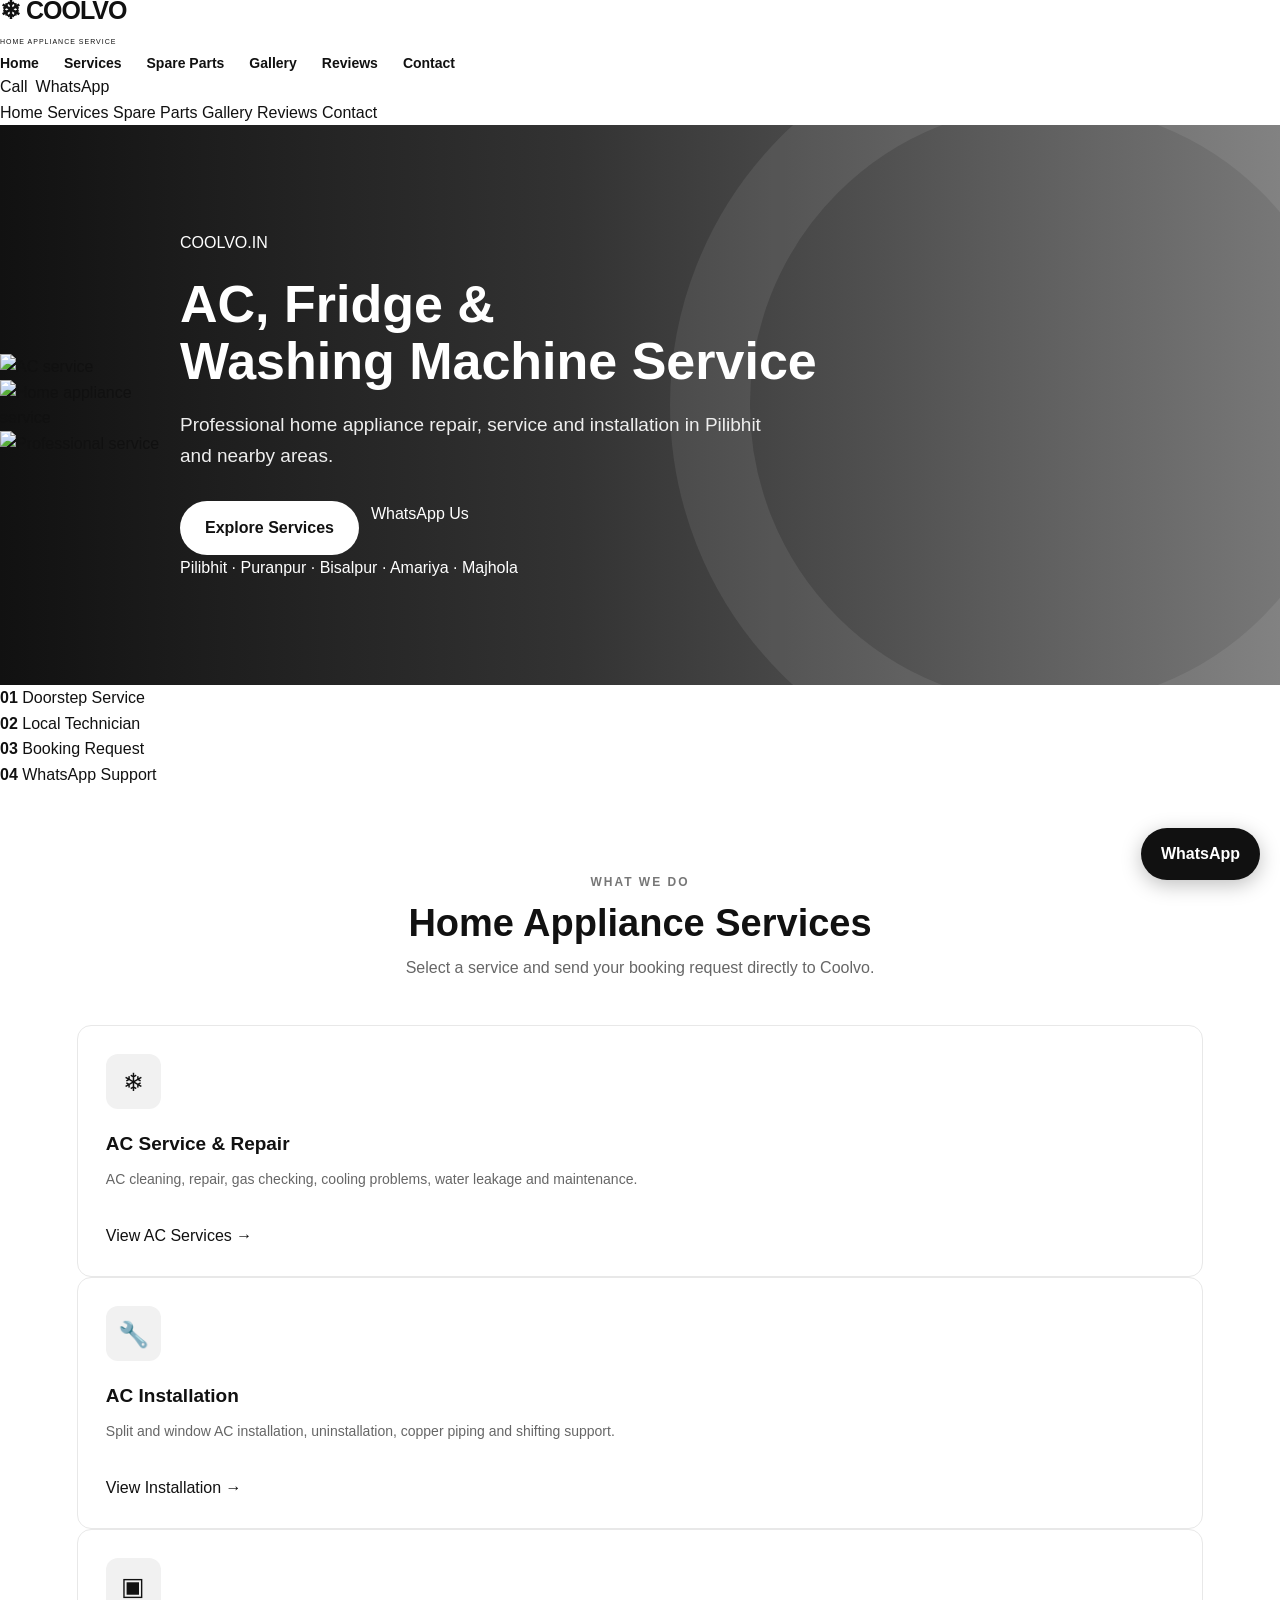
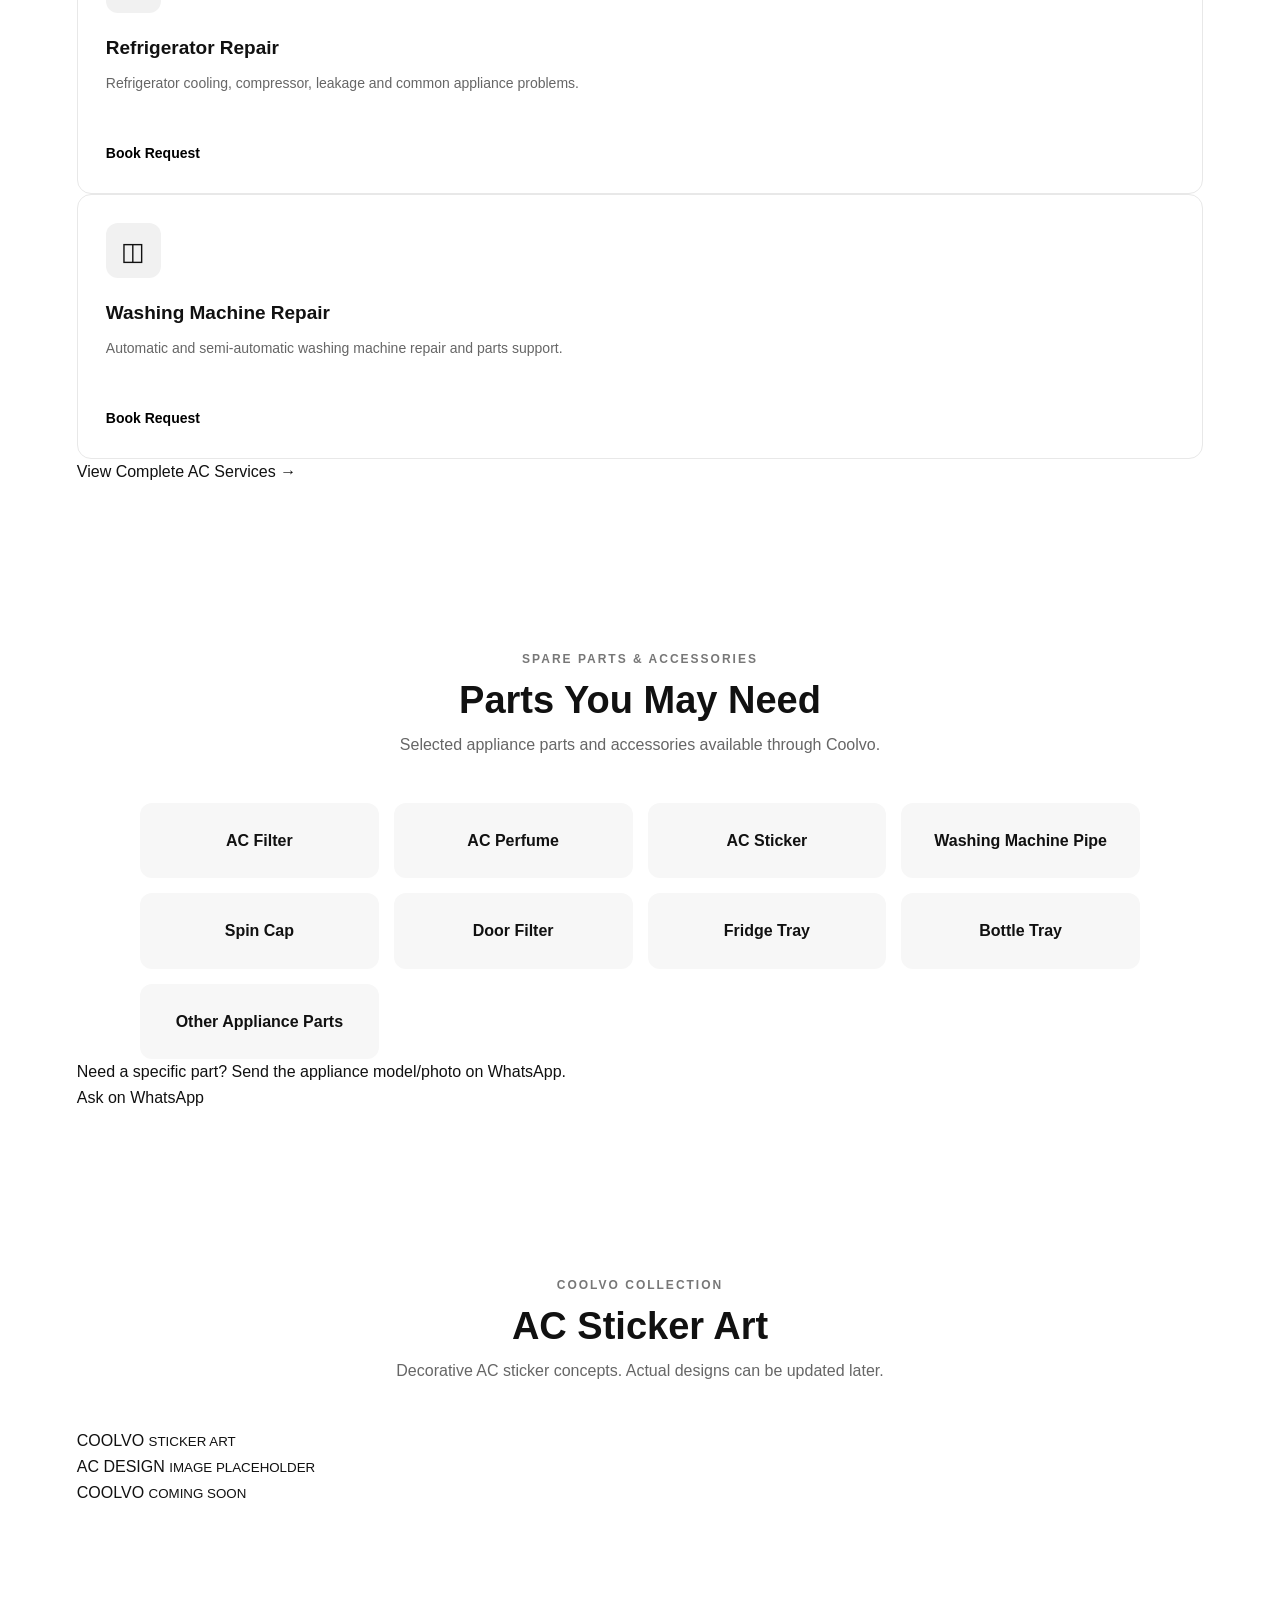
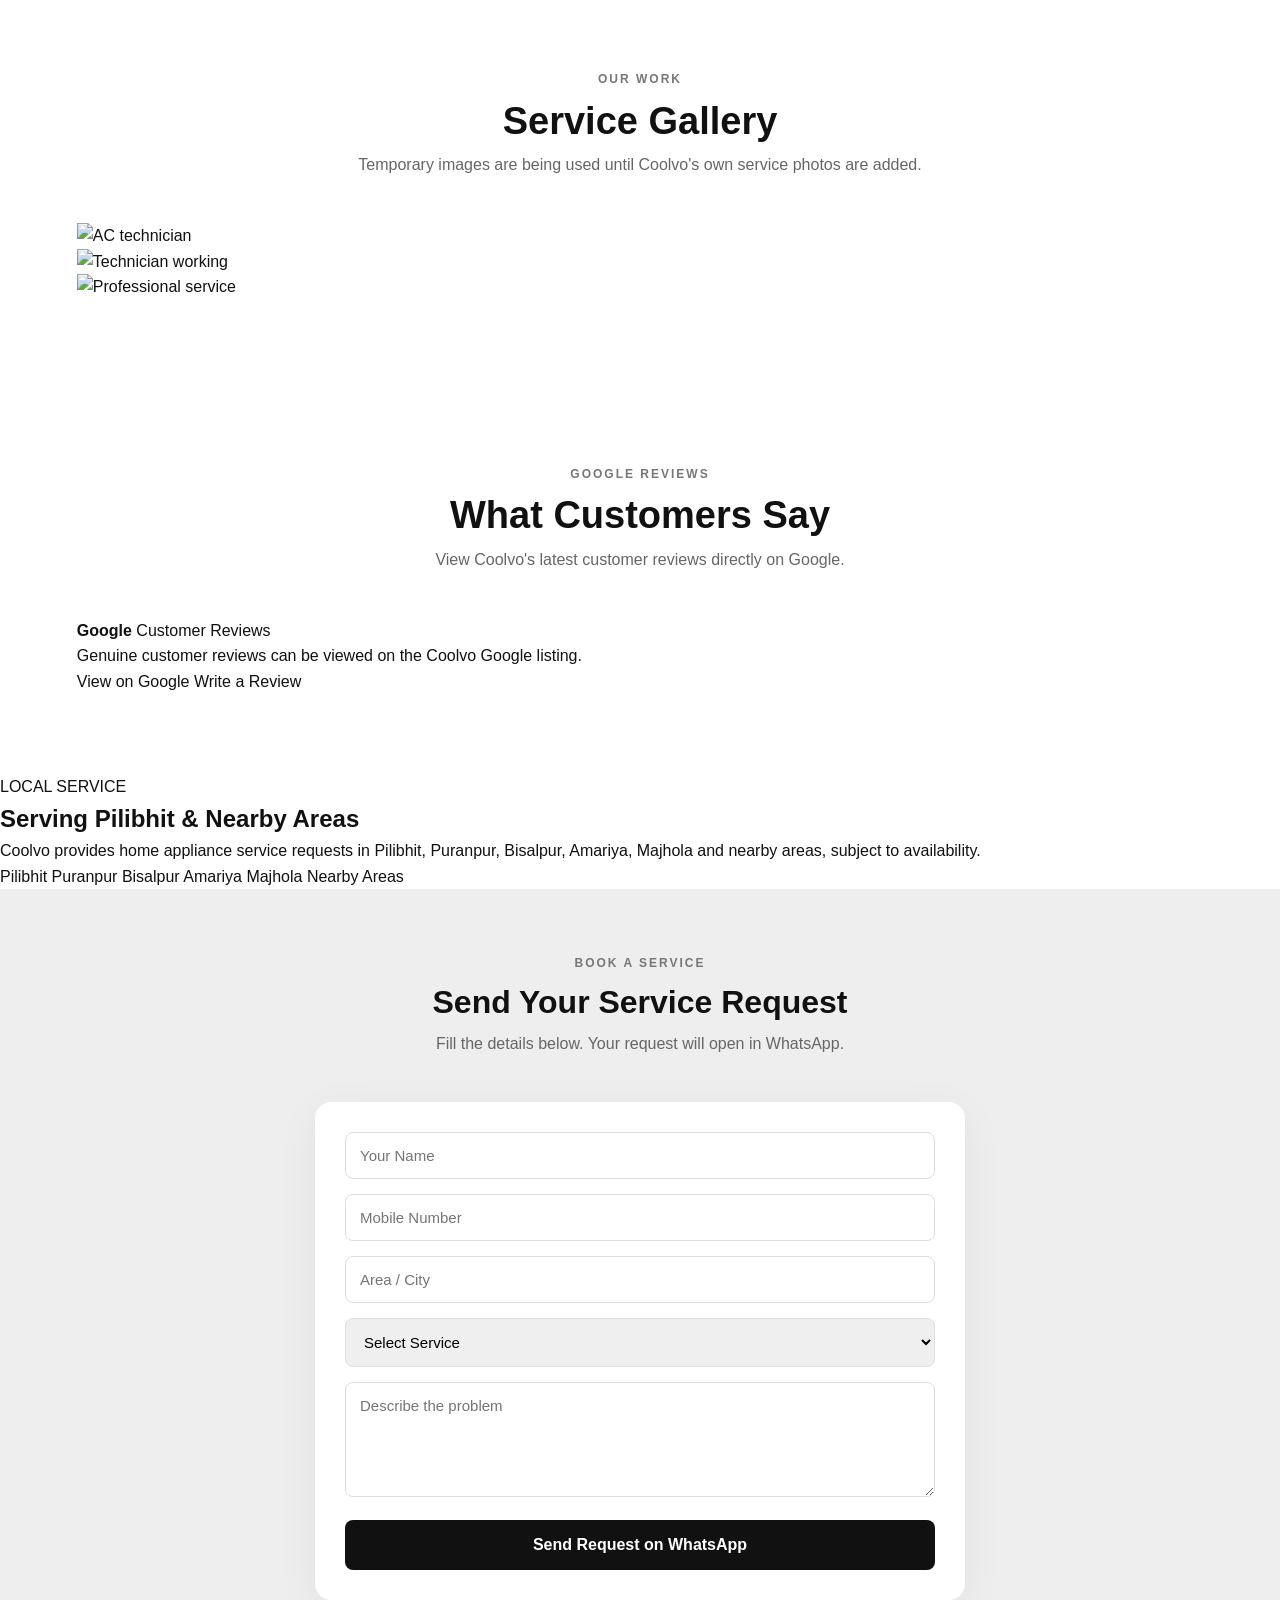
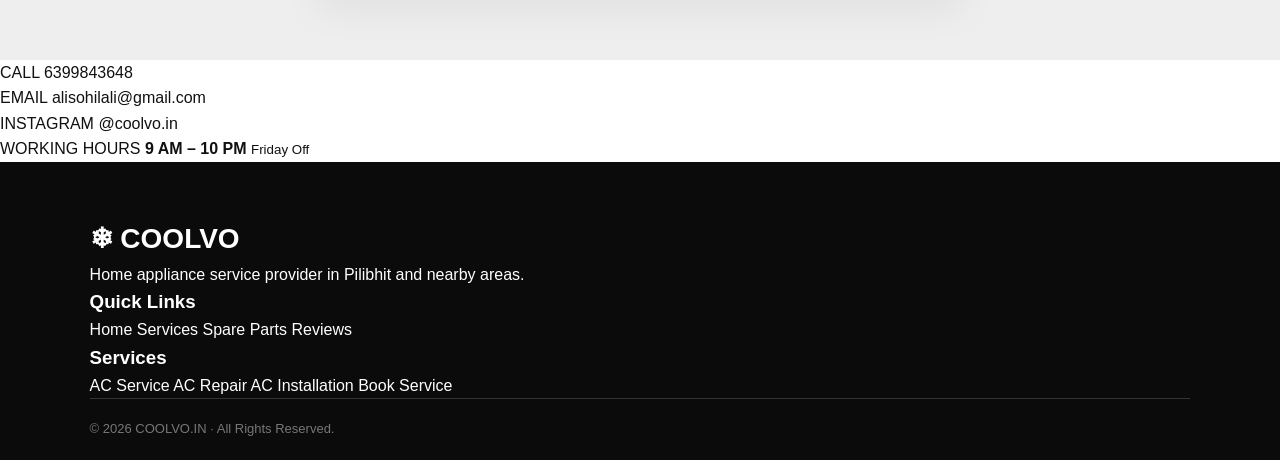
==== commit 3119b36d: "Update index.html" ====
--- a/index.html
+++ b/index.html
@@ -4,12 +4,9 @@
 <meta charset="UTF-8">
 <meta name="viewport" content="width=device-width, initial-scale=1.0">
 
-<title>COOLVO | AC & Home Appliance Service in Pilibhit</title>
-
-<meta name="description"
-content="COOLVO provides AC repair, installation, gas service, refrigerator, washing machine and home appliance services in Pilibhit and nearby areas.">
-
-<meta name="theme-color" content="#111111">
+<title>COOLVO.IN | AC, Fridge & Washing Machine Service in Pilibhit</title>
+
+<meta name="description" content="COOLVO provides AC repair, AC service, installation, refrigerator repair, washing machine repair and home appliance services in Pilibhit, Puranpur, Bisalpur, Amariya, Majhola and nearby areas.">
 
 <link rel="stylesheet" href="style.css">
 </head>
@@ -17,365 +14,414 @@
 <body>
 
 <!-- HEADER -->
-<header class="header">
-
-    <div class="logo">
-        <span>CO</span><b>O</b><span>LVO</span>
+<header class="site-header">
+
+    <a href="index.html" class="logo">
+        <span>❄ COOLVO</span>
         <small>HOME APPLIANCE SERVICE</small>
-    </div>
-
-    <nav id="mainNav">
-        <a href="#home">Home</a>
-        <a href="#services.html">Services</a>
+    </a>
+
+    <nav class="main-nav">
+        <a href="index.html">Home</a>
+        <a href="services.html">Services</a>
         <a href="#parts">Spare Parts</a>
-        <a href="#booking">Booking</a>
-        <a href="#about">About</a>
+        <a href="#gallery">Gallery</a>
+        <a href="#reviews">Reviews</a>
         <a href="#contact">Contact</a>
     </nav>
 
     <div class="header-buttons">
-        <a href="https://wa.me/916399843648" class="mini-whatsapp">
-            WhatsApp
-        </a>
-
-        <a href="tel:6399843648" class="mini-call">
-            Call
-        </a>
-    </div>
-
-    <button class="menu-btn" onclick="toggleMenu()">☰</button>
+        <a href="tel:6399843648" class="call-btn">Call</a>
+        <a href="https://wa.me/916399843648" target="_blank" class="wa-btn">WhatsApp</a>
+    </div>
+
+    <button class="menu-btn" onclick="toggleMobileMenu()">☰</button>
 
 </header>
 
 
+<!-- MOBILE MENU -->
+<div id="mobileMenu" class="mobile-menu">
+
+    <a href="index.html">Home</a>
+    <a href="services.html">Services</a>
+    <a href="#parts">Spare Parts</a>
+    <a href="#gallery">Gallery</a>
+    <a href="#reviews">Reviews</a>
+    <a href="#contact">Contact</a>
+
+</div>
+
+
 <!-- HERO -->
-<section id="home" class="hero">
+<section class="hero" id="home">
+
+    <div class="hero-slider">
+
+        <div class="hero-slide active">
+            <img src="https://images.unsplash.com/photo-1621905252507-b35492cc74b4?auto=format&fit=crop&w=1800&q=80" alt="AC service">
+        </div>
+
+        <div class="hero-slide">
+            <img src="https://images.unsplash.com/photo-1581578731548-c64695cc6952?auto=format&fit=crop&w=1800&q=80" alt="Home appliance service">
+        </div>
+
+        <div class="hero-slide">
+            <img src="https://images.unsplash.com/photo-1517048676732-d65bc937f952?auto=format&fit=crop&w=1800&q=80" alt="Professional service">
+        </div>
+
+    </div>
 
     <div class="hero-overlay"></div>
 
     <div class="hero-content">
 
-        <span class="small-title">
-            FAST • RELIABLE • PROFESSIONAL
-        </span>
+        <span class="hero-label">COOLVO.IN</span>
 
         <h1>
-            AC, Fridge, Washing Machine
-            <br>
-            & Home Appliance Service
+            AC, Fridge &<br>
+            Washing Machine Service
         </h1>
 
         <p>
-            Professional doorstep repair and service
-            in Pilibhit & nearby areas.
+            Professional home appliance repair, service and installation
+            in Pilibhit and nearby areas.
         </p>
 
         <div class="hero-buttons">
 
-            <a href="#booking" class="primary-btn">
-                Book Service
+            <a href="services.html" class="primary-btn">
+                Explore Services
             </a>
 
-            <a href="https://wa.me/916399843648" class="whatsapp-btn">
-                WhatsApp
+            <a href="https://wa.me/916399843648" target="_blank" class="secondary-btn">
+                WhatsApp Us
             </a>
 
         </div>
 
-    </div>
-
-</section>
-
-
-<!-- QUICK INFO -->
-<section class="quick-info">
-
-    <div>
-        <strong>Working Hours</strong>
-        <span>9:00 AM – 10:00 PM</span>
-    </div>
-
-    <div>
-        <strong>Weekly Off</strong>
-        <span>Friday</span>
-    </div>
-
-    <div>
-        <strong>Service Area</strong>
-        <span>Pilibhit + Nearby Areas</span>
+        <div class="service-area">
+            Pilibhit · Puranpur · Bisalpur · Amariya · Majhola
+        </div>
+
+    </div>
+
+</section>
+
+
+<!-- TRUST BAR -->
+<section class="trust-bar">
+
+    <div>
+        <strong>01</strong>
+        <span>Doorstep Service</span>
+    </div>
+
+    <div>
+        <strong>02</strong>
+        <span>Local Technician</span>
+    </div>
+
+    <div>
+        <strong>03</strong>
+        <span>Booking Request</span>
+    </div>
+
+    <div>
+        <strong>04</strong>
+        <span>WhatsApp Support</span>
     </div>
 
 </section>
 
 
 <!-- SERVICES -->
-<section id="services" class="section">
+<section class="section services-preview" id="services">
 
     <div class="section-heading">
-        <span>OUR SERVICES</span>
-        <h2>Home Appliance Service & Repair</h2>
-        <p>
-            Choose your appliance and send us a booking request.
-        </p>
-    </div>
-
-
-    <div class="service-grid">
-
-        <div class="service-card">
-
-            <div class="service-icon">❄️</div>
+
+        <span>WHAT WE DO</span>
+
+        <h2>Home Appliance Services</h2>
+
+        <p>
+            Select a service and send your booking request directly to Coolvo.
+        </p>
+
+    </div>
+
+
+    <div class="service-cards">
+
+        <article class="service-card">
+
+            <div class="service-icon">❄</div>
 
             <h3>AC Service & Repair</h3>
 
             <p>
-                AC servicing, cooling problems,
-                inspection and repair.
+                AC cleaning, repair, gas checking, cooling problems,
+                water leakage and maintenance.
             </p>
 
-            <button onclick="selectService('AC Service & Repair')">
-                Book Service →
+            <a href="services.html#service">
+                View AC Services →
+            </a>
+
+        </article>
+
+
+        <article class="service-card">
+
+            <div class="service-icon">🔧</div>
+
+            <h3>AC Installation</h3>
+
+            <p>
+                Split and window AC installation, uninstallation,
+                copper piping and shifting support.
+            </p>
+
+            <a href="services.html#installation">
+                View Installation →
+            </a>
+
+        </article>
+
+
+        <article class="service-card">
+
+            <div class="service-icon">▣</div>
+
+            <h3>Refrigerator Repair</h3>
+
+            <p>
+                Refrigerator cooling, compressor, leakage and
+                common appliance problems.
+            </p>
+
+            <button onclick="openQuickBooking('Refrigerator Repair')">
+                Book Request
             </button>
 
-        </div>
-
-
-        <div class="service-card">
-
-            <div class="service-icon">🔧</div>
-
-            <h3>AC Installation</h3>
+        </article>
+
+
+        <article class="service-card">
+
+            <div class="service-icon">◫</div>
+
+            <h3>Washing Machine Repair</h3>
 
             <p>
-                Professional split and window
-                AC installation.
+                Automatic and semi-automatic washing machine
+                repair and parts support.
             </p>
 
-            <button onclick="selectService('AC Installation')">
-                Book Service →
+            <button onclick="openQuickBooking('Washing Machine Repair')">
+                Book Request
             </button>
 
-        </div>
-
-
-        <div class="service-card">
-
-            <div class="service-icon">⚙️</div>
-
-            <h3>AC Gas Service</h3>
-
-            <p>
-                Gas checking, leakage inspection
-                and cooling diagnosis.
-            </p>
-
-            <button onclick="selectService('AC Gas Service')">
-                Book Service →
-            </button>
-
-        </div>
-
-
-        <div class="service-card">
-
-            <div class="service-icon">🧊</div>
-
-            <h3>Refrigerator Repair</h3>
-
-            <p>
-                Refrigerator cooling and
-                appliance repair service.
-            </p>
-
-            <button onclick="selectService('Refrigerator Repair')">
-                Book Service →
-            </button>
-
-        </div>
-
-
-        <div class="service-card">
-
-            <div class="service-icon">🌀</div>
-
-            <h3>Washing Machine Repair</h3>
-
-            <p>
-                Automatic and semi-automatic
-                washing machine service.
-            </p>
-
-            <button onclick="selectService('Washing Machine Repair')">
-                Book Service →
-            </button>
-
-        </div>
-
-
-        <div class="service-card">
-
-            <div class="service-icon">🏠</div>
-
-            <h3>Other Home Appliances</h3>
-
-            <p>
-                Service and repair for various
-                household appliances.
-            </p>
-
-            <button onclick="selectService('Other Home Appliance')">
-                Book Service →
-            </button>
-
-        </div>
-
-    </div>
-
-</section>
-
-
-<!-- WHY COOLVO -->
-<section id="about" class="dark-section">
-
-    <div class="section-heading light">
-
-        <span>WHY COOLVO?</span>
-
-        <h2>Service You Can Trust</h2>
-
-        <p>
-            Professional doorstep appliance service
-            from Coolvo.
-        </p>
-
-    </div>
-
-
-    <div class="trust-grid">
-
-        <div>
-            <strong>01</strong>
-            <h3>Professional Service</h3>
-            <p>
-                Appliance service focused on
-                quality and customer satisfaction.
-            </p>
-        </div>
-
-        <div>
-            <strong>02</strong>
-            <h3>Transparent Request</h3>
-            <p>
-                Send your requirement first.
-                Final service details can be confirmed.
-            </p>
-        </div>
-
-        <div>
-            <strong>03</strong>
-            <h3>Doorstep Service</h3>
-            <p>
-                Service available at your home
-                in our coverage areas.
-            </p>
-        </div>
-
-        <div>
-            <strong>04</strong>
-            <h3>Local Support</h3>
-            <p>
-                Serving Pilibhit and surrounding
-                areas.
-            </p>
-        </div>
-
-    </div>
-
-</section>
-
-
-<!-- HOW IT WORKS -->
-<section class="section">
+        </article>
+
+    </div>
+
+
+    <a href="services.html" class="view-all">
+        View Complete AC Services →
+    </a>
+
+</section>
+
+
+<!-- SPARE PARTS -->
+<section class="section parts-section" id="parts">
 
     <div class="section-heading">
 
-        <span>HOW IT WORKS</span>
-
-        <h2>Book Your Service</h2>
-
-        <p>
-            Simple booking request in four steps.
-        </p>
-
-    </div>
-
-
-    <div class="steps">
-
-        <div class="step">
-            <b>1</b>
-            <h3>Select Service</h3>
-            <p>Choose your appliance and service.</p>
-        </div>
-
-        <div class="step">
-            <b>2</b>
-            <h3>Fill Details</h3>
-            <p>Tell us your name, phone and location.</p>
-        </div>
-
-        <div class="step">
-            <b>3</b>
-            <h3>Send Request</h3>
-            <p>Your request is prepared for WhatsApp.</p>
-        </div>
-
-        <div class="step">
-            <b>4</b>
-            <h3>We Contact You</h3>
-            <p>Coolvo can contact you to confirm.</p>
-        </div>
-
-    </div>
-
-</section>
-
-
-<!-- SERVICE AREA -->
-<section class="area-section">
-
-    <div>
-
-        <span>SERVICE AREA</span>
-
-        <h2>
-            We Serve Pilibhit
-            <br>
-            & Nearby Areas
-        </h2>
-
-        <p>
-            Our current service areas include
-            Pilibhit, Puranpur, Bisalpur,
-            Amariya, Majhola and surrounding areas.
-        </p>
-
-        <p class="area-note">
-            Nearby areas may be available depending
-            on service and location.
-        </p>
-
-    </div>
-
-
-    <div class="area-box">
-
-        <div class="map-circle">
-            📍
-        </div>
-
-        <strong>PILIBHIT</strong>
-
+        <span>SPARE PARTS & ACCESSORIES</span>
+
+        <h2>Parts You May Need</h2>
+
+        <p>
+            Selected appliance parts and accessories available through Coolvo.
+        </p>
+
+    </div>
+
+
+    <div class="parts-grid">
+
+        <div class="part">AC Filter</div>
+        <div class="part">AC Perfume</div>
+        <div class="part">AC Sticker</div>
+        <div class="part">Washing Machine Pipe</div>
+        <div class="part">Spin Cap</div>
+        <div class="part">Door Filter</div>
+        <div class="part">Fridge Tray</div>
+        <div class="part">Bottle Tray</div>
+        <div class="part">Other Appliance Parts</div>
+
+    </div>
+
+
+    <div class="parts-note">
+        Need a specific part? Send the appliance model/photo on WhatsApp.
+    </div>
+
+    <a href="https://wa.me/916399843648?text=Hello%20Coolvo%2C%20I%20need%20an%20appliance%20spare%20part." target="_blank" class="dark-btn">
+        Ask on WhatsApp
+    </a>
+
+</section>
+
+
+<!-- STICKER ART -->
+<section class="section sticker-section" id="stickers">
+
+    <div class="section-heading">
+
+        <span>COOLVO COLLECTION</span>
+
+        <h2>AC Sticker Art</h2>
+
+        <p>
+            Decorative AC sticker concepts. Actual designs can be updated later.
+        </p>
+
+    </div>
+
+
+    <div class="image-grid">
+
+        <div class="placeholder-image">
+            <span>COOLVO</span>
+            <small>STICKER ART</small>
+        </div>
+
+        <div class="placeholder-image">
+            <span>AC DESIGN</span>
+            <small>IMAGE PLACEHOLDER</small>
+        </div>
+
+        <div class="placeholder-image">
+            <span>COOLVO</span>
+            <small>COMING SOON</small>
+        </div>
+
+    </div>
+
+</section>
+
+
+<!-- GALLERY -->
+<section class="section gallery-section" id="gallery">
+
+    <div class="section-heading">
+
+        <span>OUR WORK</span>
+
+        <h2>Service Gallery</h2>
+
+        <p>
+            Temporary images are being used until Coolvo's own service photos are added.
+        </p>
+
+    </div>
+
+
+    <div class="image-grid">
+
+        <div class="gallery-image">
+            <img src="https://images.unsplash.com/photo-1621905251189-08b45d6a269e?auto=format&fit=crop&w=900&q=80" alt="AC technician">
+        </div>
+
+        <div class="gallery-image">
+            <img src="https://images.unsplash.com/photo-1581094794329-c8112a89af12?auto=format&fit=crop&w=900&q=80" alt="Technician working">
+        </div>
+
+        <div class="gallery-image">
+            <img src="https://images.unsplash.com/photo-1556761175-b413da4baf72?auto=format&fit=crop&w=900&q=80" alt="Professional service">
+        </div>
+
+    </div>
+
+</section>
+
+
+<!-- REVIEWS -->
+<section class="section reviews-section" id="reviews">
+
+    <div class="section-heading">
+
+        <span>GOOGLE REVIEWS</span>
+
+        <h2>What Customers Say</h2>
+
+        <p>
+            View Coolvo's latest customer reviews directly on Google.
+        </p>
+
+    </div>
+
+
+    <div class="review-box">
+
+        <div class="review-rating">
+            <strong>Google</strong>
+            <span>Customer Reviews</span>
+        </div>
+
+        <p>
+            Genuine customer reviews can be viewed on the Coolvo Google listing.
+        </p>
+
+        <div class="review-buttons">
+
+            <a href="https://maps.app.goo.gl/mkUB1QL9fxYwLsNU9?g_st=ic"
+               target="_blank"
+               class="dark-btn">
+                View on Google
+            </a>
+
+            <a href="https://search.google.com/local/writereview?placeid=ChIJ-VZnXDU_oDkRh43ERA9BpMQ"
+               target="_blank"
+               class="outline-btn">
+                Write a Review
+            </a>
+
+        </div>
+
+    </div>
+
+</section>
+
+
+<!-- AREAS -->
+<section class="areas-section">
+
+    <div>
+
+        <span>LOCAL SERVICE</span>
+
+        <h2>Serving Pilibhit & Nearby Areas</h2>
+
+        <p>
+            Coolvo provides home appliance service requests in Pilibhit,
+            Puranpur, Bisalpur, Amariya, Majhola and nearby areas,
+            subject to availability.
+        </p>
+
+    </div>
+
+
+    <div class="area-list">
+
+        <span>Pilibhit</span>
+        <span>Puranpur</span>
+        <span>Bisalpur</span>
+        <span>Amariya</span>
+        <span>Majhola</span>
         <span>Nearby Areas</span>
 
     </div>
@@ -383,127 +429,56 @@
 </section>
 
 
-<!-- WARRANTY -->
-<section class="warranty-section">
-
-    <div class="section-heading light">
-
-        <span>COOLVO WARRANTY</span>
-
-        <h2>Clear Warranty Policy</h2>
-
-        <p>
-            Warranty applies according to the
-            applicable service/part conditions.
-        </p>
-
-    </div>
-
-
-    <div class="warranty-grid">
-
-        <div>
-            <b>PCB</b>
-            <strong>10 Days</strong>
-        </div>
-
-        <div>
-            <b>MOTOR</b>
-            <strong>15 Days</strong>
-        </div>
-
-        <div>
-            <b>GAS</b>
-            <strong>30 Days</strong>
-        </div>
-
-    </div>
-
-</section>
-
-
-<!-- SPARE PARTS -->
-<section id="parts" class="section">
+<!-- CONTACT / BOOKING -->
+<section class="section contact-section" id="contact">
 
     <div class="section-heading">
 
-        <span>SPARE PARTS</span>
-
-        <h2>Appliance Parts & Accessories</h2>
-
-        <p>
-            Parts and accessories can be enquired
-            about through WhatsApp.
-        </p>
-
-    </div>
-
-
-    <div class="parts-grid">
-
-        <div>AC Filter</div>
-        <div>AC Perfume</div>
-        <div>AC Sticker</div>
-        <div>Washing Machine Pipe</div>
-        <div>Spin Cap</div>
-        <div>Door / Filter</div>
-        <div>Fridge Tray</div>
-        <div>Bottle Tray</div>
-
-    </div>
-
-</section>
-
-
-<!-- BOOKING -->
-<section id="booking" class="booking-section">
-
-    <div class="section-heading">
-
-        <span>BOOKING REQUEST</span>
-
-        <h2>Request a Service</h2>
-
-        <p>
-            Fill the form and your request will
-            open in WhatsApp.
-        </p>
-
-    </div>
-
-
-    <form id="bookingForm">
+        <span>BOOK A SERVICE</span>
+
+        <h2>Send Your Service Request</h2>
+
+        <p>
+            Fill the details below. Your request will open in WhatsApp.
+        </p>
+
+    </div>
+
+
+    <form id="bookingForm" class="booking-form">
 
         <input
             type="text"
-            id="customerName"
+            id="name"
             placeholder="Your Name"
             required
         >
 
         <input
             type="tel"
-            id="customerPhone"
+            id="phone"
             placeholder="Mobile Number"
             required
         >
 
         <input
             type="text"
-            id="customerLocation"
-            placeholder="Your Area / City"
+            id="city"
+            placeholder="Area / City"
             required
         >
 
-        <select id="selectedService" required>
-
-            <option value="">
-                Select Service
-            </option>
-
-            <option>AC Service & Repair</option>
+        <select id="service" required>
+
+            <option value="">Select Service</option>
+
+            <option>AC Basic Service</option>
+            <option>AC Deep Cleaning</option>
+            <option>AC Repair</option>
+            <option>AC Gas Checking / Refill</option>
             <option>AC Installation</option>
-            <option>AC Gas Service</option>
+            <option>AC Uninstallation</option>
+            <option>AC Copper Piping</option>
             <option>Refrigerator Repair</option>
             <option>Washing Machine Repair</option>
             <option>Other Home Appliance</option>
@@ -511,29 +486,15 @@
         </select>
 
 
-        <select id="preferredTime">
-
-            <option value="">
-                Preferred Time
-            </option>
-
-            <option>9 AM – 12 PM</option>
-            <option>12 PM – 3 PM</option>
-            <option>3 PM – 6 PM</option>
-            <option>6 PM – 10 PM</option>
-
-        </select>
-
-
         <textarea
             id="problem"
             rows="5"
-            placeholder="Describe your appliance problem"
+            placeholder="Describe the problem"
         ></textarea>
 
 
-        <button type="submit">
-            Send Booking Request on WhatsApp
+        <button type="submit" class="submit-btn">
+            Send Request on WhatsApp
         </button>
 
     </form>
@@ -541,62 +502,32 @@
 </section>
 
 
-<!-- REVIEWS -->
-<section class="reviews-section">
-
-    <div class="section-heading">
-
-        <span>CUSTOMER REVIEWS</span>
-
-        <h2>What Our Customers Say</h2>
-
-        <p>
-            Real customer reviews will be displayed
-            here as they become available.
-        </p>
-
-    </div>
-
-
-    <div class="review-placeholder">
-
-        <div>
-            <strong>Google Reviews</strong>
-
-            <p>
-                Review section will be connected
-                with Coolvo's Google Business Profile.
-            </p>
-
-            <a href="#" class="review-btn">
-                View on Google
-            </a>
-        </div>
-
-    </div>
-
-</section>
-
-
-<!-- CONTACT -->
-<section id="contact" class="contact-section">
-
-    <h2>Need Appliance Service?</h2>
-
-    <p>
-        Contact Coolvo for a booking request.
-    </p>
-
-    <div class="contact-buttons">
-
-        <a href="https://wa.me/916399843648">
-            WhatsApp
+<!-- CONTACT INFO -->
+<section class="contact-info">
+
+    <div>
+        <span>CALL</span>
+        <a href="tel:6399843648">6399843648</a>
+    </div>
+
+    <div>
+        <span>EMAIL</span>
+        <a href="mailto:alisohilali@gmail.com">
+            alisohilali@gmail.com
         </a>
-
-        <a href="tel:6399843648">
-            Call Now
+    </div>
+
+    <div>
+        <span>INSTAGRAM</span>
+        <a href="https://instagram.com/coolvo.in" target="_blank">
+            @coolvo.in
         </a>
-
+    </div>
+
+    <div>
+        <span>WORKING HOURS</span>
+        <strong>9 AM – 10 PM</strong>
+        <small>Friday Off</small>
     </div>
 
 </section>
@@ -605,50 +536,50 @@
 <!-- FOOTER -->
 <footer>
 
-    <div class="footer-logo">
-        COOLVO
-        <small>HOME APPLIANCE SERVICE</small>
-    </div>
-
-
-    <div class="footer-columns">
+    <div class="footer-content">
 
         <div>
+
+            <div class="footer-logo">
+                ❄ COOLVO
+            </div>
+
+            <p>
+                Home appliance service provider in Pilibhit
+                and nearby areas.
+            </p>
+
+        </div>
+
+
+        <div>
+
             <h3>Quick Links</h3>
-            <a href="#home">Home</a>
-            <a href="#services">Services</a>
+
+            <a href="index.html">Home</a>
+            <a href="services.html">Services</a>
             <a href="#parts">Spare Parts</a>
-            <a href="#booking">Booking</a>
-            <a href="#contact">Contact</a>
+            <a href="#reviews">Reviews</a>
+
         </div>
 
 
         <div>
+
             <h3>Services</h3>
-            <span>AC Repair</span>
-            <span>AC Installation</span>
-            <span>AC Gas Service</span>
-            <span>Fridge Repair</span>
-            <span>Washing Machine Repair</span>
-        </div>
-
-
-        <div>
-            <h3>Contact</h3>
-            <span>📞 6399843648</span>
-            <span>✉️ alisohilali@gmail.com</span>
-            <span>📍 Pilibhit, Uttar Pradesh</span>
-            <span>⏰ 9 AM – 10 PM</span>
-            <span>Friday Off</span>
+
+            <a href="services.html#service">AC Service</a>
+            <a href="services.html#repair">AC Repair</a>
+            <a href="services.html#installation">AC Installation</a>
+            <a href="#contact">Book Service</a>
+
         </div>
 
     </div>
 
 
     <div class="footer-bottom">
-
-        © 2026 COOLVO.IN | All Rights Reserved.
-
+        © 2026 COOLVO.IN · All Rights Reserved.
     </div>
 
 </footer>
@@ -656,9 +587,9 @@
 
 <!-- FLOATING WHATSAPP -->
 <a
-href="https://wa.me/916399843648"
-class="floating-whatsapp"
-target="_blank"
+    href="https://wa.me/916399843648"
+    target="_blank"
+    class="floating-whatsapp"
 >
     WhatsApp
 </a>
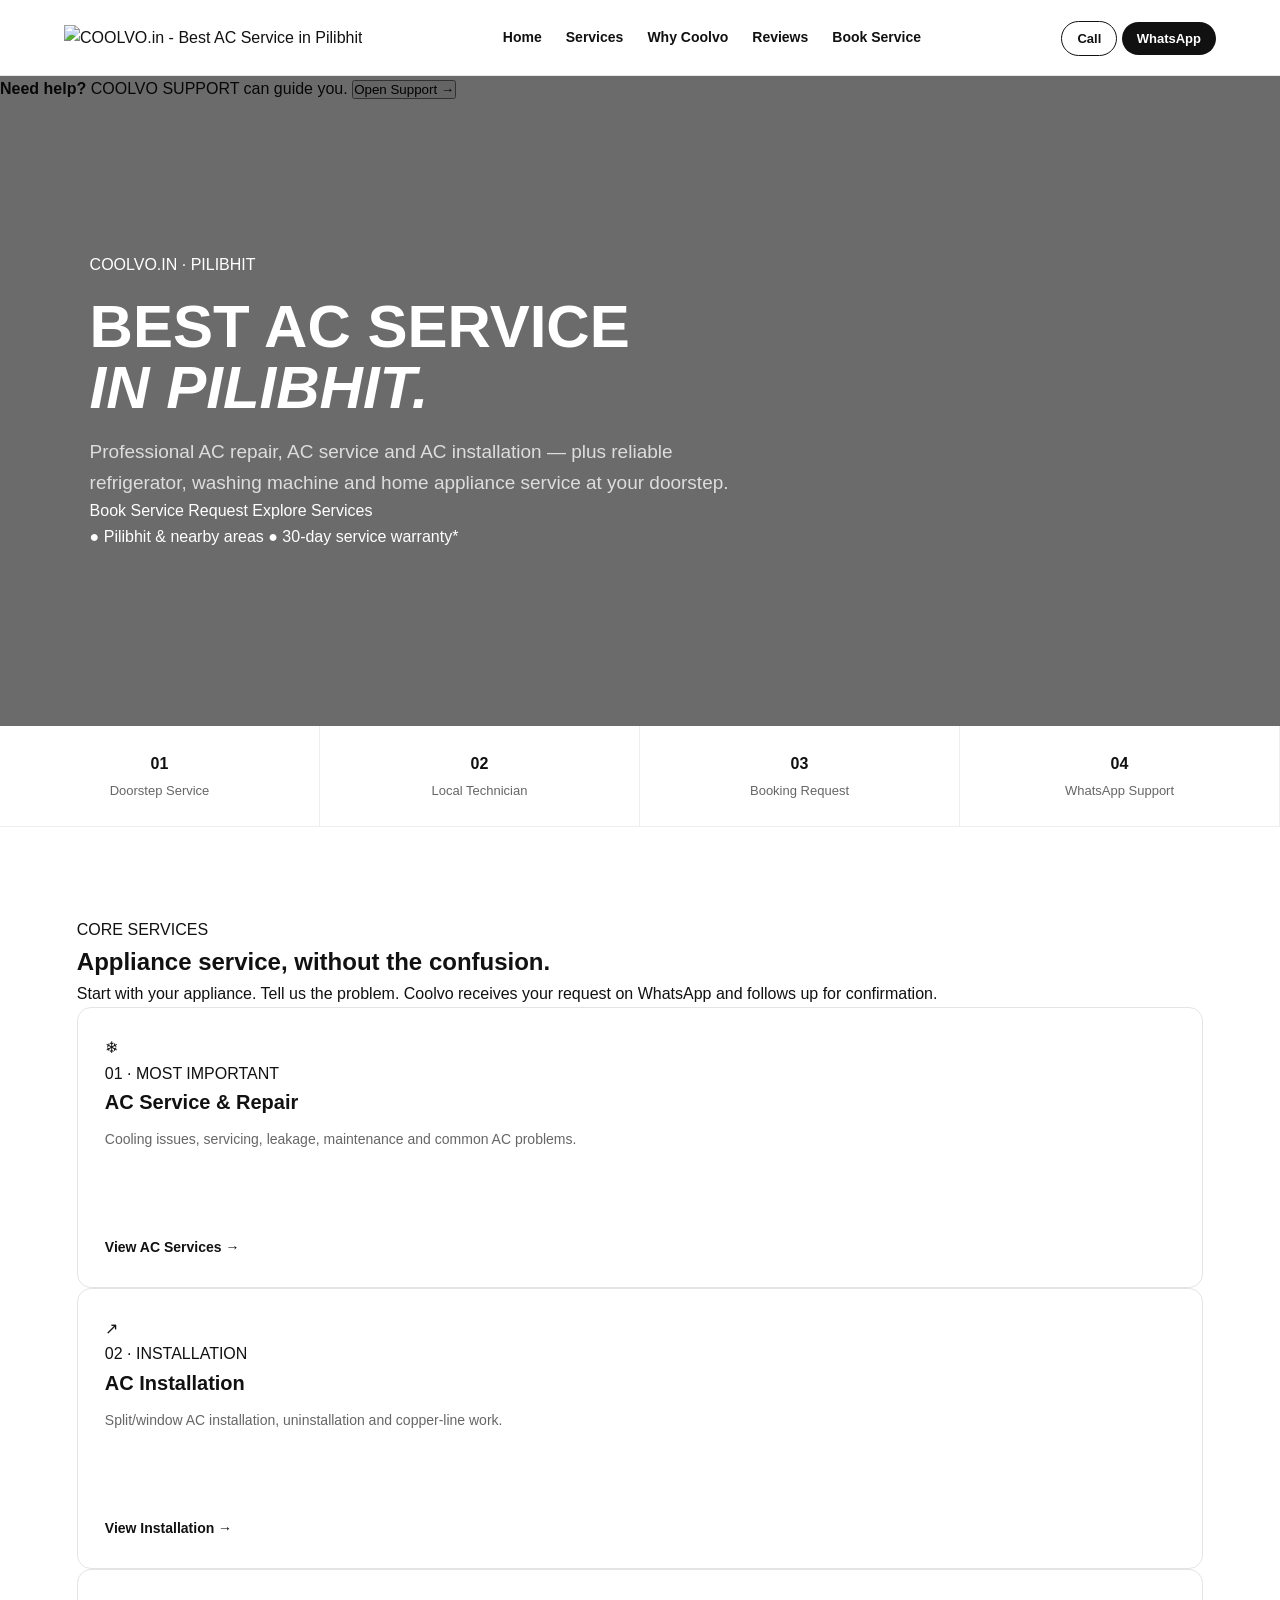
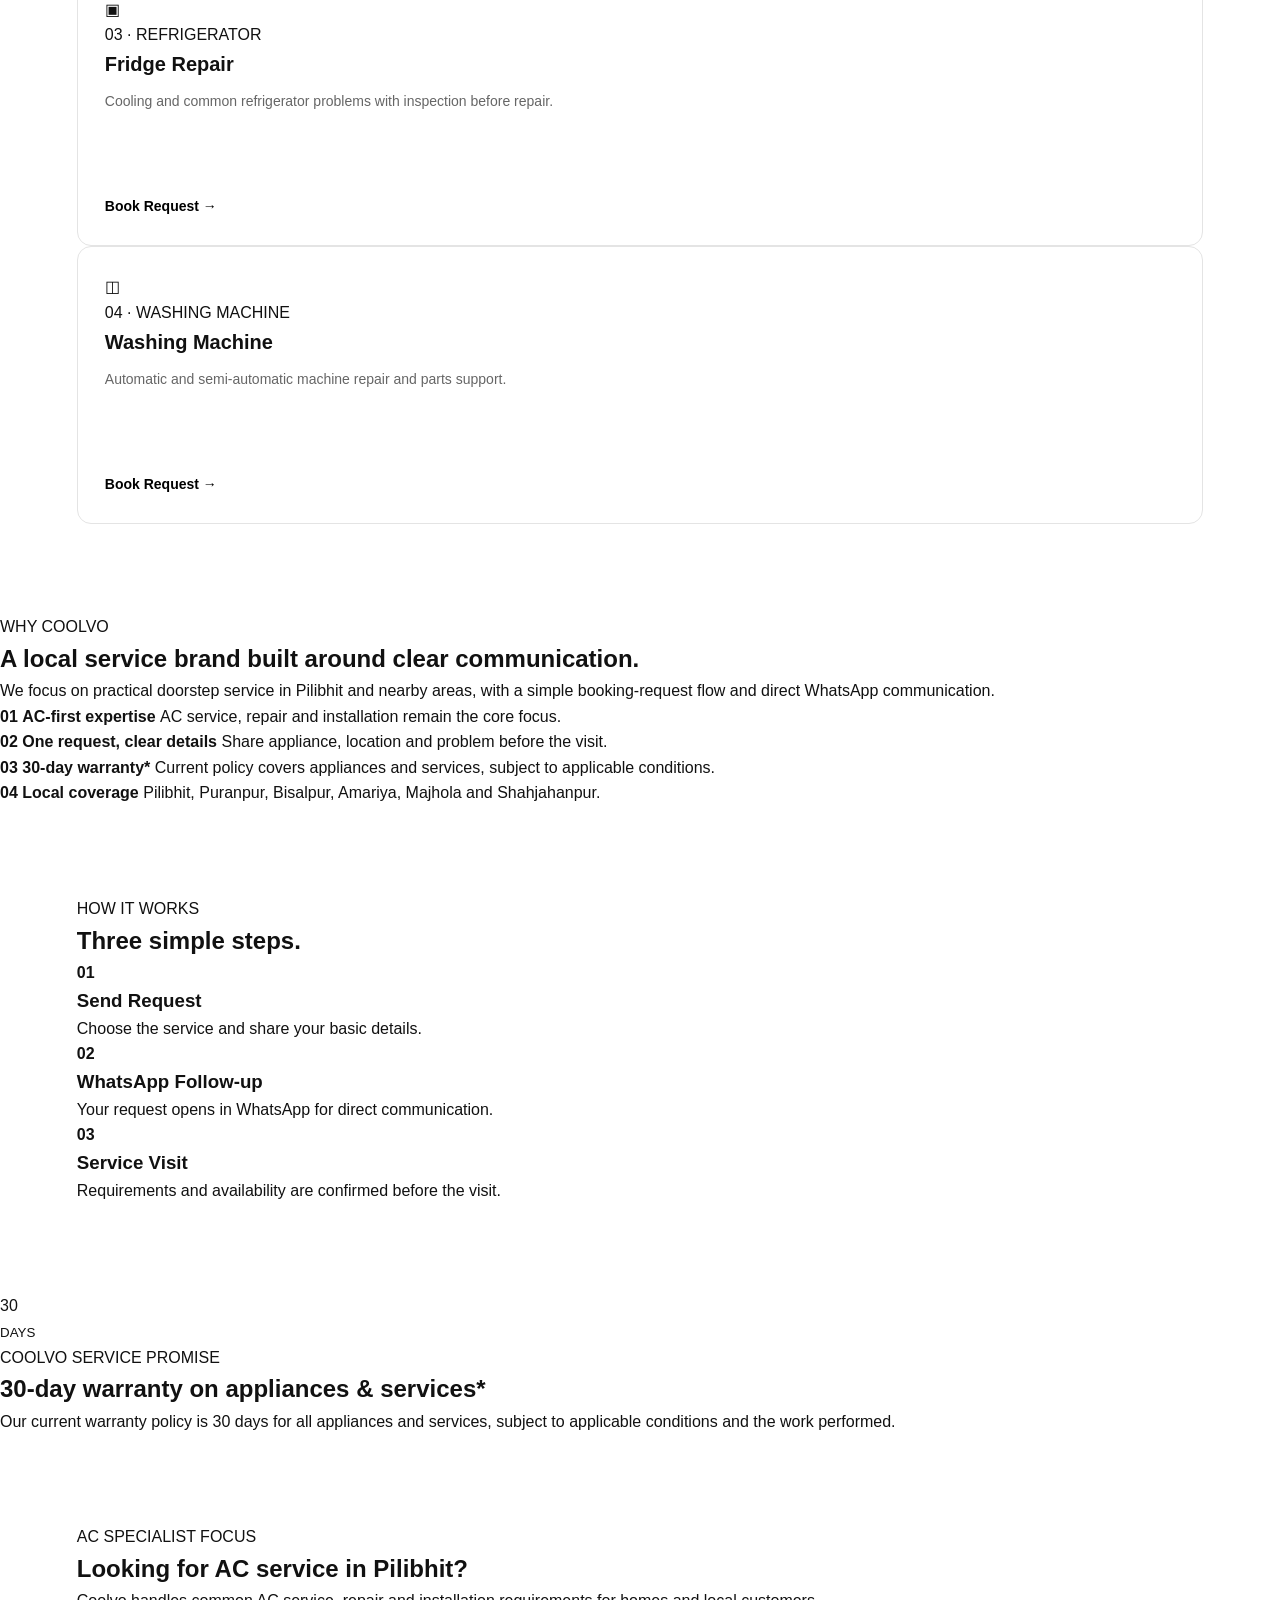
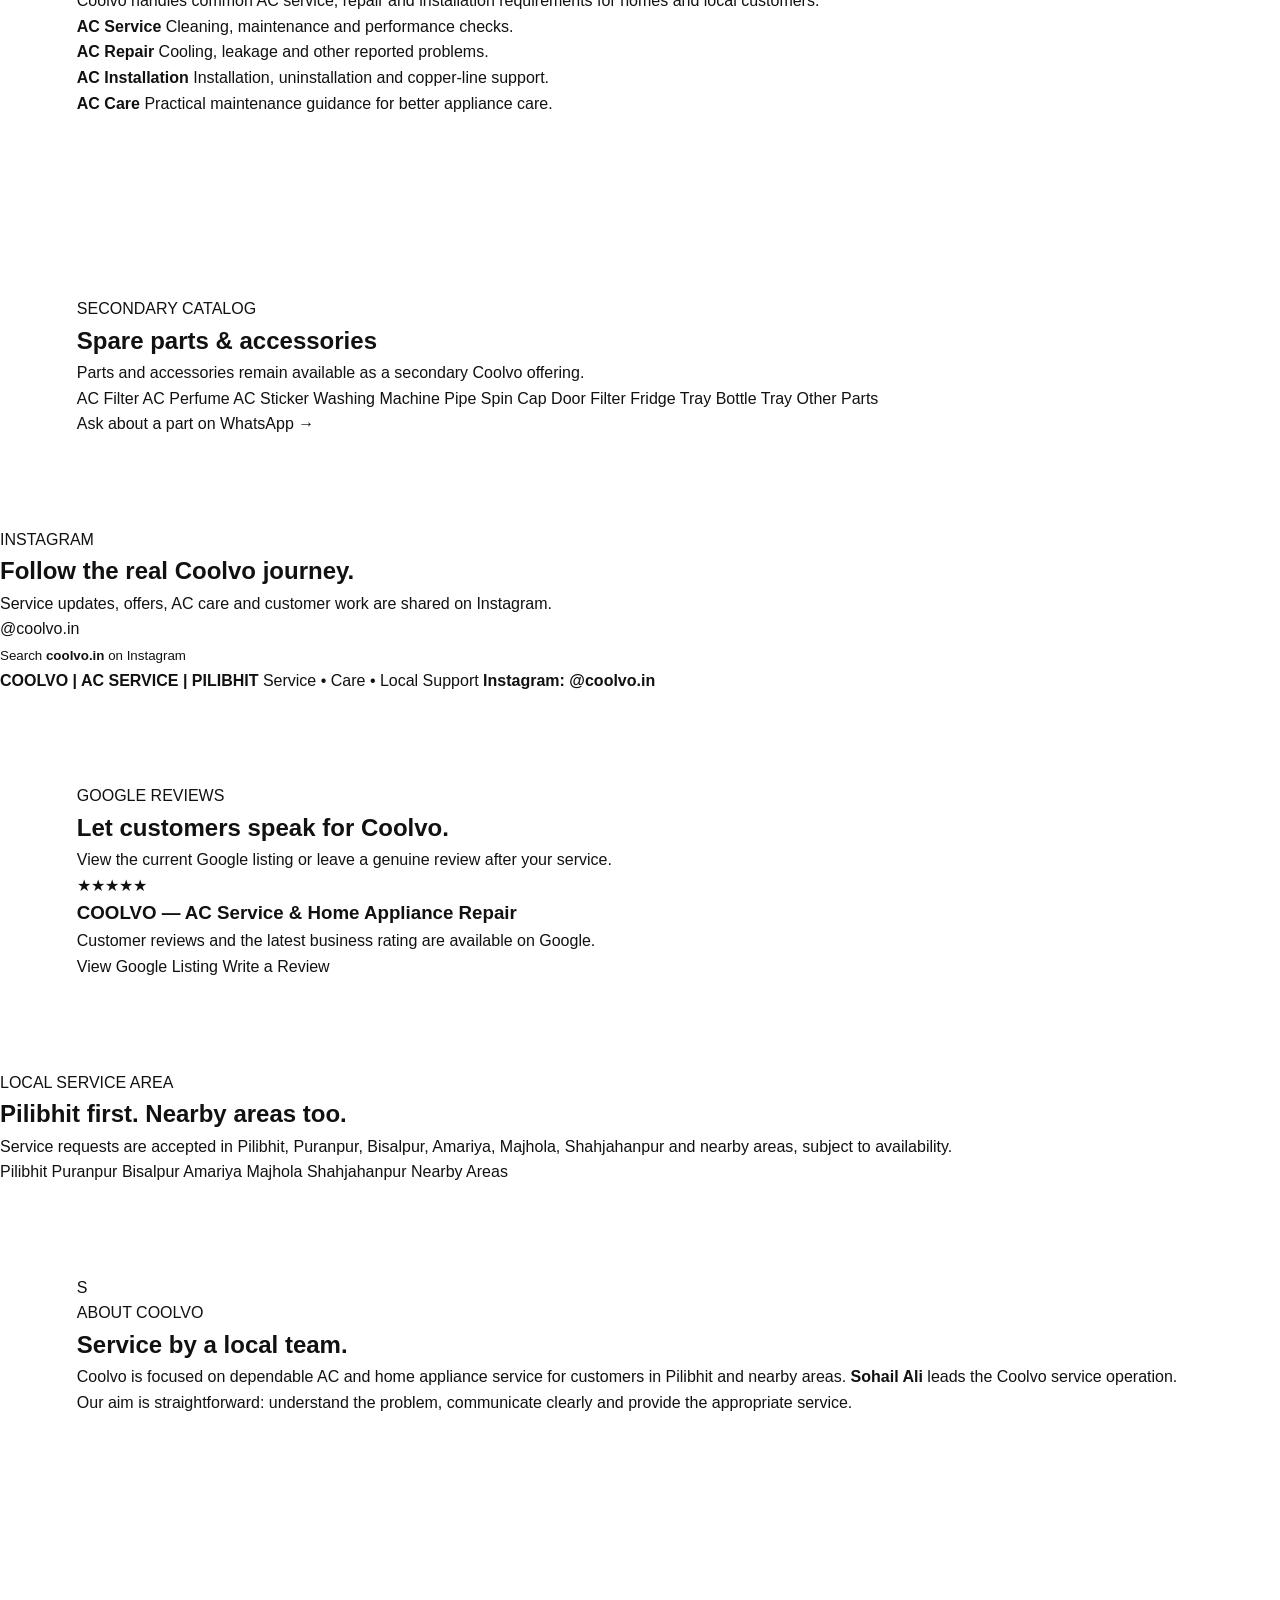
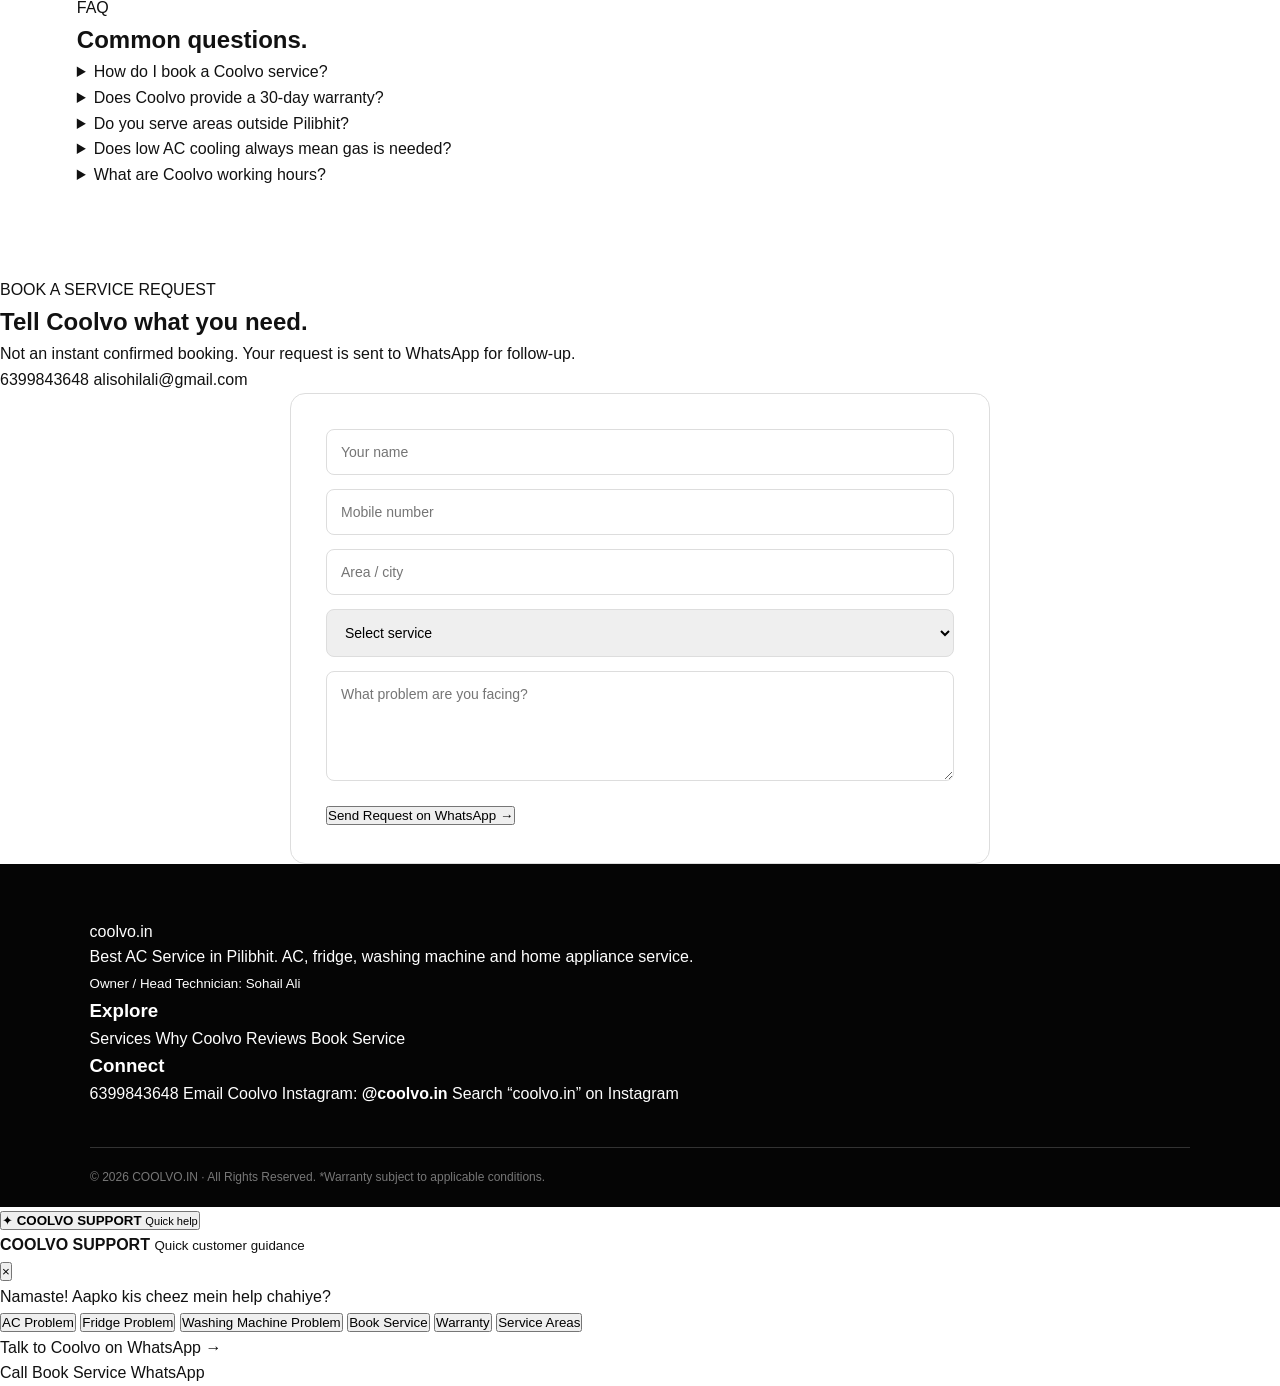
==== commit cc855b26: "Update index.html" ====
--- a/index.html
+++ b/index.html
@@ -4,595 +4,1320 @@
 <meta charset="UTF-8">
 <meta name="viewport" content="width=device-width, initial-scale=1.0">
 
-<title>COOLVO.IN | AC, Fridge & Washing Machine Service in Pilibhit</title>
-
-<meta name="description" content="COOLVO provides AC repair, AC service, installation, refrigerator repair, washing machine repair and home appliance services in Pilibhit, Puranpur, Bisalpur, Amariya, Majhola and nearby areas.">
+<title>Best AC Service in Pilibhit | COOLVO.in</title>
+
+<meta name="description" content="COOLVO is the Best AC Service in Pilibhit for AC repair, AC service, AC installation, refrigerator repair, washing machine repair and home appliance service.">
+
+<meta name="keywords" content="Best AC Service in Pilibhit, AC Service Pilibhit, AC Repair Pilibhit, AC Installation Pilibhit, Fridge Repair Pilibhit, Washing Machine Repair Pilibhit, Home Appliance Service Pilibhit">
+
+<meta name="robots" content="index, follow">
+<meta name="author" content="COOLVO.in">
+
+<link rel="canonical" href="https://coolvo.in/">
+
+<meta property="og:title" content="Best AC Service in Pilibhit | COOLVO.in">
+<meta property="og:description" content="Professional AC repair, service and installation in Pilibhit. Refrigerator, washing machine and home appliance service also available.">
+<meta property="og:url" content="https://coolvo.in/">
+<meta property="og:type" content="website">
+<meta property="og:site_name" content="COOLVO.in">
 
 <link rel="stylesheet" href="style.css">
+
+<script type="application/ld+json">
+{
+  "@context": "https://schema.org",
+  "@type": "LocalBusiness",
+  "name": "COOLVO - AC Service & Home Appliance Repair Pilibhit",
+  "url": "https://coolvo.in/",
+  "telephone": "+916399843648",
+  "email": "alisohilali@gmail.com",
+  "description": "Best AC Service in Pilibhit for AC repair, service and installation, refrigerator repair, washing machine repair and home appliance service.",
+  "priceRange": "₹₹",
+  "areaServed": [
+    "Pilibhit",
+    "Puranpur",
+    "Bisalpur",
+    "Amariya",
+    "Majhola",
+    "Shahjahanpur"
+  ],
+  "serviceType": [
+    "AC Service",
+    "AC Repair",
+    "AC Installation",
+    "AC Uninstallation",
+    "AC Copper Piping",
+    "Refrigerator Repair",
+    "Washing Machine Repair",
+    "Home Appliance Repair"
+  ]
+}
+</script>
 </head>
 
 <body>
 
-<!-- HEADER -->
 <header class="site-header">
 
-    <a href="index.html" class="logo">
-        <span>❄ COOLVO</span>
-        <small>HOME APPLIANCE SERVICE</small>
+  <a href="index.html" class="brand">
+    <img src="assets/coolvo-logo.png" alt="COOLVO.in - Best AC Service in Pilibhit">
+  </a>
+
+  <nav class="main-nav">
+    <a href="#home">Home</a>
+    <a href="services.html">Services</a>
+    <a href="#why">Why Coolvo</a>
+    <a href="#reviews">Reviews</a>
+    <a href="#contact">Book Service</a>
+  </nav>
+
+  <div class="header-actions">
+    <a href="tel:6399843648" class="call-btn">Call</a>
+
+    <a
+      href="https://wa.me/916399843648"
+      target="_blank"
+      rel="noopener"
+      class="wa-btn"
+    >
+      WhatsApp
     </a>
-
-    <nav class="main-nav">
-        <a href="index.html">Home</a>
-        <a href="services.html">Services</a>
-        <a href="#parts">Spare Parts</a>
-        <a href="#gallery">Gallery</a>
-        <a href="#reviews">Reviews</a>
-        <a href="#contact">Contact</a>
-    </nav>
-
-    <div class="header-buttons">
-        <a href="tel:6399843648" class="call-btn">Call</a>
-        <a href="https://wa.me/916399843648" target="_blank" class="wa-btn">WhatsApp</a>
-    </div>
-
-    <button class="menu-btn" onclick="toggleMobileMenu()">☰</button>
+  </div>
+
+  <button
+    class="menu-btn"
+    onclick="toggleMobileMenu()"
+    aria-label="Open menu"
+  >
+    ☰
+  </button>
 
 </header>
 
 
-<!-- MOBILE MENU -->
 <div id="mobileMenu" class="mobile-menu">
 
-    <a href="index.html">Home</a>
-    <a href="services.html">Services</a>
-    <a href="#parts">Spare Parts</a>
-    <a href="#gallery">Gallery</a>
-    <a href="#reviews">Reviews</a>
-    <a href="#contact">Contact</a>
+  <a href="#home">Home</a>
+  <a href="services.html">Services</a>
+  <a href="#why">Why Coolvo</a>
+  <a href="#reviews">Reviews</a>
+  <a href="#contact">Book Service</a>
 
 </div>
 
 
-<!-- HERO -->
+<main>
+
+
+<!-- ================= HERO ================= -->
+
 <section class="hero" id="home">
 
-    <div class="hero-slider">
-
-        <div class="hero-slide active">
-            <img src="https://images.unsplash.com/photo-1621905252507-b35492cc74b4?auto=format&fit=crop&w=1800&q=80" alt="AC service">
-        </div>
-
-        <div class="hero-slide">
-            <img src="https://images.unsplash.com/photo-1581578731548-c64695cc6952?auto=format&fit=crop&w=1800&q=80" alt="Home appliance service">
-        </div>
-
-        <div class="hero-slide">
-            <img src="https://images.unsplash.com/photo-1517048676732-d65bc937f952?auto=format&fit=crop&w=1800&q=80" alt="Professional service">
-        </div>
-
-    </div>
-
-    <div class="hero-overlay"></div>
-
-    <div class="hero-content">
-
-        <span class="hero-label">COOLVO.IN</span>
-
-        <h1>
-            AC, Fridge &<br>
-            Washing Machine Service
-        </h1>
-
-        <p>
-            Professional home appliance repair, service and installation
-            in Pilibhit and nearby areas.
-        </p>
-
-        <div class="hero-buttons">
-
-            <a href="services.html" class="primary-btn">
-                Explore Services
-            </a>
-
-            <a href="https://wa.me/916399843648" target="_blank" class="secondary-btn">
-                WhatsApp Us
-            </a>
-
-        </div>
-
-        <div class="service-area">
-            Pilibhit · Puranpur · Bisalpur · Amariya · Majhola
-        </div>
-
-    </div>
+  <div class="hero-bg">
+
+    <div class="hero-slide active"></div>
+    <div class="hero-slide"></div>
+    <div class="hero-slide"></div>
+
+  </div>
+
+  <div class="hero-overlay"></div>
+
+  <div class="hero-content">
+
+    <span class="eyebrow">
+      COOLVO.IN · PILIBHIT
+    </span>
+
+    <h1>
+      BEST AC SERVICE
+      <br>
+      <em>IN PILIBHIT.</em>
+    </h1>
+
+    <p>
+      Professional AC repair, AC service and AC installation —
+      plus reliable refrigerator, washing machine and home appliance
+      service at your doorstep.
+    </p>
+
+    <div class="hero-actions">
+
+      <a href="#contact" class="btn primary">
+        Book Service Request
+      </a>
+
+      <a href="services.html" class="btn ghost">
+        Explore Services
+      </a>
+
+    </div>
+
+    <div class="hero-meta">
+
+      <span>
+        ● Pilibhit & nearby areas
+      </span>
+
+      <span>
+        ● 30-day service warranty*
+      </span>
+
+    </div>
+
+  </div>
+
+
+  <div class="hero-card">
+
+    <strong>
+      Need help?
+    </strong>
+
+    <span>
+      COOLVO SUPPORT can guide you.
+    </span>
+
+    <button onclick="openSupport()">
+      Open Support →
+    </button>
+
+  </div>
 
 </section>
 
 
-<!-- TRUST BAR -->
+<!-- ================= TRUST BAR ================= -->
+
 <section class="trust-bar">
 
-    <div>
-        <strong>01</strong>
-        <span>Doorstep Service</span>
-    </div>
-
-    <div>
-        <strong>02</strong>
-        <span>Local Technician</span>
-    </div>
-
-    <div>
-        <strong>03</strong>
-        <span>Booking Request</span>
-    </div>
-
-    <div>
-        <strong>04</strong>
-        <span>WhatsApp Support</span>
-    </div>
+  <div>
+    <b>01</b>
+    <span>Doorstep Service</span>
+  </div>
+
+  <div>
+    <b>02</b>
+    <span>Local Technician</span>
+  </div>
+
+  <div>
+    <b>03</b>
+    <span>Booking Request</span>
+  </div>
+
+  <div>
+    <b>04</b>
+    <span>WhatsApp Support</span>
+  </div>
 
 </section>
 
 
-<!-- SERVICES -->
-<section class="section services-preview" id="services">
-
-    <div class="section-heading">
-
-        <span>WHAT WE DO</span>
-
-        <h2>Home Appliance Services</h2>
-
-        <p>
-            Select a service and send your booking request directly to Coolvo.
-        </p>
-
-    </div>
-
-
-    <div class="service-cards">
-
-        <article class="service-card">
-
-            <div class="service-icon">❄</div>
-
-            <h3>AC Service & Repair</h3>
-
-            <p>
-                AC cleaning, repair, gas checking, cooling problems,
-                water leakage and maintenance.
-            </p>
-
-            <a href="services.html#service">
-                View AC Services →
-            </a>
-
-        </article>
-
-
-        <article class="service-card">
-
-            <div class="service-icon">🔧</div>
-
-            <h3>AC Installation</h3>
-
-            <p>
-                Split and window AC installation, uninstallation,
-                copper piping and shifting support.
-            </p>
-
-            <a href="services.html#installation">
-                View Installation →
-            </a>
-
-        </article>
-
-
-        <article class="service-card">
-
-            <div class="service-icon">▣</div>
-
-            <h3>Refrigerator Repair</h3>
-
-            <p>
-                Refrigerator cooling, compressor, leakage and
-                common appliance problems.
-            </p>
-
-            <button onclick="openQuickBooking('Refrigerator Repair')">
-                Book Request
-            </button>
-
-        </article>
-
-
-        <article class="service-card">
-
-            <div class="service-icon">◫</div>
-
-            <h3>Washing Machine Repair</h3>
-
-            <p>
-                Automatic and semi-automatic washing machine
-                repair and parts support.
-            </p>
-
-            <button onclick="openQuickBooking('Washing Machine Repair')">
-                Book Request
-            </button>
-
-        </article>
-
-    </div>
-
-
-    <a href="services.html" class="view-all">
-        View Complete AC Services →
-    </a>
+<!-- ================= SERVICES ================= -->
+
+<section class="section" id="services">
+
+  <div class="section-head">
+
+    <span>
+      CORE SERVICES
+    </span>
+
+    <h2>
+      Appliance service, without the confusion.
+    </h2>
+
+    <p>
+      Start with your appliance. Tell us the problem.
+      Coolvo receives your request on WhatsApp and follows
+      up for confirmation.
+    </p>
+
+  </div>
+
+
+  <div class="service-grid">
+
+
+    <article class="service-card featured">
+
+      <div class="icon">
+        ❄
+      </div>
+
+      <span>
+        01 · MOST IMPORTANT
+      </span>
+
+      <h3>
+        AC Service & Repair
+      </h3>
+
+      <p>
+        Cooling issues, servicing, leakage, maintenance
+        and common AC problems.
+      </p>
+
+      <a href="services.html#service">
+        View AC Services →
+      </a>
+
+    </article>
+
+
+    <article class="service-card">
+
+      <div class="icon">
+        ↗
+      </div>
+
+      <span>
+        02 · INSTALLATION
+      </span>
+
+      <h3>
+        AC Installation
+      </h3>
+
+      <p>
+        Split/window AC installation, uninstallation
+        and copper-line work.
+      </p>
+
+      <a href="services.html#installation">
+        View Installation →
+      </a>
+
+    </article>
+
+
+    <article class="service-card">
+
+      <div class="icon">
+        ▣
+      </div>
+
+      <span>
+        03 · REFRIGERATOR
+      </span>
+
+      <h3>
+        Fridge Repair
+      </h3>
+
+      <p>
+        Cooling and common refrigerator problems
+        with inspection before repair.
+      </p>
+
+      <button onclick="openQuickBooking('Refrigerator Repair')">
+        Book Request →
+      </button>
+
+    </article>
+
+
+    <article class="service-card">
+
+      <div class="icon">
+        ◫
+      </div>
+
+      <span>
+        04 · WASHING MACHINE
+      </span>
+
+      <h3>
+        Washing Machine
+      </h3>
+
+      <p>
+        Automatic and semi-automatic machine repair
+        and parts support.
+      </p>
+
+      <button onclick="openQuickBooking('Washing Machine Repair')">
+        Book Request →
+      </button>
+
+    </article>
+
+  </div>
 
 </section>
 
 
-<!-- SPARE PARTS -->
-<section class="section parts-section" id="parts">
-
-    <div class="section-heading">
-
-        <span>SPARE PARTS & ACCESSORIES</span>
-
-        <h2>Parts You May Need</h2>
-
-        <p>
-            Selected appliance parts and accessories available through Coolvo.
-        </p>
-
-    </div>
-
-
-    <div class="parts-grid">
-
-        <div class="part">AC Filter</div>
-        <div class="part">AC Perfume</div>
-        <div class="part">AC Sticker</div>
-        <div class="part">Washing Machine Pipe</div>
-        <div class="part">Spin Cap</div>
-        <div class="part">Door Filter</div>
-        <div class="part">Fridge Tray</div>
-        <div class="part">Bottle Tray</div>
-        <div class="part">Other Appliance Parts</div>
-
-    </div>
-
-
-    <div class="parts-note">
-        Need a specific part? Send the appliance model/photo on WhatsApp.
-    </div>
-
-    <a href="https://wa.me/916399843648?text=Hello%20Coolvo%2C%20I%20need%20an%20appliance%20spare%20part." target="_blank" class="dark-btn">
-        Ask on WhatsApp
-    </a>
+<!-- ================= WHY COOLVO ================= -->
+
+<section class="split-section dark" id="why">
+
+  <div>
+
+    <span class="eyebrow">
+      WHY COOLVO
+    </span>
+
+    <h2>
+      A local service brand built around clear communication.
+    </h2>
+
+    <p>
+      We focus on practical doorstep service in Pilibhit
+      and nearby areas, with a simple booking-request flow
+      and direct WhatsApp communication.
+    </p>
+
+  </div>
+
+
+  <div class="feature-list">
+
+
+    <div>
+
+      <b>01</b>
+
+      <strong>
+        AC-first expertise
+      </strong>
+
+      <span>
+        AC service, repair and installation remain
+        the core focus.
+      </span>
+
+    </div>
+
+
+    <div>
+
+      <b>02</b>
+
+      <strong>
+        One request, clear details
+      </strong>
+
+      <span>
+        Share appliance, location and problem
+        before the visit.
+      </span>
+
+    </div>
+
+
+    <div>
+
+      <b>03</b>
+
+      <strong>
+        30-day warranty*
+      </strong>
+
+      <span>
+        Current policy covers appliances and services,
+        subject to applicable conditions.
+      </span>
+
+    </div>
+
+
+    <div>
+
+      <b>04</b>
+
+      <strong>
+        Local coverage
+      </strong>
+
+      <span>
+        Pilibhit, Puranpur, Bisalpur, Amariya,
+        Majhola and Shahjahanpur.
+      </span>
+
+    </div>
+
+  </div>
 
 </section>
 
 
-<!-- STICKER ART -->
-<section class="section sticker-section" id="stickers">
-
-    <div class="section-heading">
-
-        <span>COOLVO COLLECTION</span>
-
-        <h2>AC Sticker Art</h2>
-
-        <p>
-            Decorative AC sticker concepts. Actual designs can be updated later.
-        </p>
-
-    </div>
-
-
-    <div class="image-grid">
-
-        <div class="placeholder-image">
-            <span>COOLVO</span>
-            <small>STICKER ART</small>
-        </div>
-
-        <div class="placeholder-image">
-            <span>AC DESIGN</span>
-            <small>IMAGE PLACEHOLDER</small>
-        </div>
-
-        <div class="placeholder-image">
-            <span>COOLVO</span>
-            <small>COMING SOON</small>
-        </div>
-
-    </div>
+<!-- ================= HOW IT WORKS ================= -->
+
+<section class="section process">
+
+  <div class="section-head">
+
+    <span>
+      HOW IT WORKS
+    </span>
+
+    <h2>
+      Three simple steps.
+    </h2>
+
+  </div>
+
+
+  <div class="steps">
+
+
+    <div>
+
+      <b>01</b>
+
+      <h3>
+        Send Request
+      </h3>
+
+      <p>
+        Choose the service and share your basic details.
+      </p>
+
+    </div>
+
+
+    <div>
+
+      <b>02</b>
+
+      <h3>
+        WhatsApp Follow-up
+      </h3>
+
+      <p>
+        Your request opens in WhatsApp for
+        direct communication.
+      </p>
+
+    </div>
+
+
+    <div>
+
+      <b>03</b>
+
+      <h3>
+        Service Visit
+      </h3>
+
+      <p>
+        Requirements and availability are confirmed
+        before the visit.
+      </p>
+
+    </div>
+
+  </div>
 
 </section>
 
 
-<!-- GALLERY -->
-<section class="section gallery-section" id="gallery">
-
-    <div class="section-heading">
-
-        <span>OUR WORK</span>
-
-        <h2>Service Gallery</h2>
-
-        <p>
-            Temporary images are being used until Coolvo's own service photos are added.
-        </p>
-
-    </div>
-
-
-    <div class="image-grid">
-
-        <div class="gallery-image">
-            <img src="https://images.unsplash.com/photo-1621905251189-08b45d6a269e?auto=format&fit=crop&w=900&q=80" alt="AC technician">
-        </div>
-
-        <div class="gallery-image">
-            <img src="https://images.unsplash.com/photo-1581094794329-c8112a89af12?auto=format&fit=crop&w=900&q=80" alt="Technician working">
-        </div>
-
-        <div class="gallery-image">
-            <img src="https://images.unsplash.com/photo-1556761175-b413da4baf72?auto=format&fit=crop&w=900&q=80" alt="Professional service">
-        </div>
-
-    </div>
+<!-- ================= WARRANTY ================= -->
+
+<section class="warranty">
+
+  <div>
+
+    <div class="seal">
+
+      30
+
+      <br>
+
+      <small>
+        DAYS
+      </small>
+
+    </div>
+
+
+    <div>
+
+      <span>
+        COOLVO SERVICE PROMISE
+      </span>
+
+      <h2>
+        30-day warranty on appliances & services*
+      </h2>
+
+      <p>
+        Our current warranty policy is 30 days for all
+        appliances and services, subject to applicable
+        conditions and the work performed.
+      </p>
+
+    </div>
+
+  </div>
 
 </section>
 
 
-<!-- REVIEWS -->
-<section class="section reviews-section" id="reviews">
-
-    <div class="section-heading">
-
-        <span>GOOGLE REVIEWS</span>
-
-        <h2>What Customers Say</h2>
-
-        <p>
-            View Coolvo's latest customer reviews directly on Google.
-        </p>
-
-    </div>
-
-
-    <div class="review-box">
-
-        <div class="review-rating">
-            <strong>Google</strong>
-            <span>Customer Reviews</span>
-        </div>
-
-        <p>
-            Genuine customer reviews can be viewed on the Coolvo Google listing.
-        </p>
-
-        <div class="review-buttons">
-
-            <a href="https://maps.app.goo.gl/mkUB1QL9fxYwLsNU9?g_st=ic"
-               target="_blank"
-               class="dark-btn">
-                View on Google
-            </a>
-
-            <a href="https://search.google.com/local/writereview?placeid=ChIJ-VZnXDU_oDkRh43ERA9BpMQ"
-               target="_blank"
-               class="outline-btn">
-                Write a Review
-            </a>
-
-        </div>
-
-    </div>
+<!-- ================= AC FOCUS ================= -->
+
+<section class="section ac-focus">
+
+  <div class="section-head">
+
+    <span>
+      AC SPECIALIST FOCUS
+    </span>
+
+    <h2>
+      Looking for AC service in Pilibhit?
+    </h2>
+
+    <p>
+      Coolvo handles common AC service, repair and
+      installation requirements for homes and local customers.
+    </p>
+
+  </div>
+
+
+  <div class="mini-grid">
+
+
+    <div>
+
+      <b>
+        AC Service
+      </b>
+
+      <span>
+        Cleaning, maintenance and performance checks.
+      </span>
+
+    </div>
+
+
+    <div>
+
+      <b>
+        AC Repair
+      </b>
+
+      <span>
+        Cooling, leakage and other reported problems.
+      </span>
+
+    </div>
+
+
+    <div>
+
+      <b>
+        AC Installation
+      </b>
+
+      <span>
+        Installation, uninstallation and copper-line support.
+      </span>
+
+    </div>
+
+
+    <div>
+
+      <b>
+        AC Care
+      </b>
+
+      <span>
+        Practical maintenance guidance for better appliance care.
+      </span>
+
+    </div>
+
+  </div>
 
 </section>
 
 
-<!-- AREAS -->
-<section class="areas-section">
-
-    <div>
-
-        <span>LOCAL SERVICE</span>
-
-        <h2>Serving Pilibhit & Nearby Areas</h2>
-
-        <p>
-            Coolvo provides home appliance service requests in Pilibhit,
-            Puranpur, Bisalpur, Amariya, Majhola and nearby areas,
-            subject to availability.
-        </p>
-
-    </div>
-
-
-    <div class="area-list">
-
-        <span>Pilibhit</span>
-        <span>Puranpur</span>
-        <span>Bisalpur</span>
-        <span>Amariya</span>
-        <span>Majhola</span>
-        <span>Nearby Areas</span>
-
-    </div>
+<!-- ================= SPARE PARTS ================= -->
+
+<section class="section parts" id="parts">
+
+  <div class="section-head">
+
+    <span>
+      SECONDARY CATALOG
+    </span>
+
+    <h2>
+      Spare parts & accessories
+    </h2>
+
+    <p>
+      Parts and accessories remain available as
+      a secondary Coolvo offering.
+    </p>
+
+  </div>
+
+
+  <div class="chips">
+
+    <span>AC Filter</span>
+    <span>AC Perfume</span>
+    <span>AC Sticker</span>
+    <span>Washing Machine Pipe</span>
+    <span>Spin Cap</span>
+    <span>Door Filter</span>
+    <span>Fridge Tray</span>
+    <span>Bottle Tray</span>
+    <span>Other Parts</span>
+
+  </div>
+
+
+  <a
+    class="text-btn"
+    href="https://wa.me/916399843648?text=Hello%20Coolvo%2C%20I%20need%20an%20appliance%20spare%20part."
+    target="_blank"
+    rel="noopener"
+  >
+    Ask about a part on WhatsApp →
+  </a>
 
 </section>
 
 
-<!-- CONTACT / BOOKING -->
-<section class="section contact-section" id="contact">
-
-    <div class="section-heading">
-
-        <span>BOOK A SERVICE</span>
-
-        <h2>Send Your Service Request</h2>
-
-        <p>
-            Fill the details below. Your request will open in WhatsApp.
-        </p>
-
-    </div>
-
-
-    <form id="bookingForm" class="booking-form">
-
-        <input
-            type="text"
-            id="name"
-            placeholder="Your Name"
-            required
-        >
-
-        <input
-            type="tel"
-            id="phone"
-            placeholder="Mobile Number"
-            required
-        >
-
-        <input
-            type="text"
-            id="city"
-            placeholder="Area / City"
-            required
-        >
-
-        <select id="service" required>
-
-            <option value="">Select Service</option>
-
-            <option>AC Basic Service</option>
-            <option>AC Deep Cleaning</option>
-            <option>AC Repair</option>
-            <option>AC Gas Checking / Refill</option>
-            <option>AC Installation</option>
-            <option>AC Uninstallation</option>
-            <option>AC Copper Piping</option>
-            <option>Refrigerator Repair</option>
-            <option>Washing Machine Repair</option>
-            <option>Other Home Appliance</option>
-
-        </select>
-
-
-        <textarea
-            id="problem"
-            rows="5"
-            placeholder="Describe the problem"
-        ></textarea>
-
-
-        <button type="submit" class="submit-btn">
-            Send Request on WhatsApp
-        </button>
-
-    </form>
+<!-- ================= INSTAGRAM ================= -->
+
+<section class="instagram-section">
+
+  <div class="insta-copy">
+
+    <span>
+      INSTAGRAM
+    </span>
+
+    <h2>
+      Follow the real Coolvo journey.
+    </h2>
+
+    <p>
+      Service updates, offers, AC care and customer
+      work are shared on Instagram.
+    </p>
+
+    <div class="insta-handle">
+      @coolvo.in
+    </div>
+
+    <small>
+      Search <b>coolvo.in</b> on Instagram
+    </small>
+
+  </div>
+
+
+  <div class="insta-panel">
+
+    <div class="insta-dot"></div>
+
+    <strong>
+      COOLVO | AC SERVICE | PILIBHIT
+    </strong>
+
+    <span>
+      Service • Care • Local Support
+    </span>
+
+    <b>
+      Instagram: @coolvo.in
+    </b>
+
+  </div>
 
 </section>
 
 
-<!-- CONTACT INFO -->
-<section class="contact-info">
-
-    <div>
-        <span>CALL</span>
-        <a href="tel:6399843648">6399843648</a>
-    </div>
-
-    <div>
-        <span>EMAIL</span>
-        <a href="mailto:alisohilali@gmail.com">
-            alisohilali@gmail.com
-        </a>
-    </div>
-
-    <div>
-        <span>INSTAGRAM</span>
-        <a href="https://instagram.com/coolvo.in" target="_blank">
-            @coolvo.in
-        </a>
-    </div>
-
-    <div>
-        <span>WORKING HOURS</span>
-        <strong>9 AM – 10 PM</strong>
-        <small>Friday Off</small>
-    </div>
+<!-- ================= GOOGLE REVIEWS ================= -->
+
+<section class="section reviews" id="reviews">
+
+  <div class="section-head">
+
+    <span>
+      GOOGLE REVIEWS
+    </span>
+
+    <h2>
+      Let customers speak for Coolvo.
+    </h2>
+
+    <p>
+      View the current Google listing or leave
+      a genuine review after your service.
+    </p>
+
+  </div>
+
+
+  <div class="review-card">
+
+    <div class="stars">
+      ★★★★★
+    </div>
+
+    <h3>
+      COOLVO — AC Service & Home Appliance Repair
+    </h3>
+
+    <p>
+      Customer reviews and the latest business
+      rating are available on Google.
+    </p>
+
+
+    <div class="review-actions">
+
+      <a
+        href="https://maps.app.goo.gl/mkUB1QL9fxYwLsNU9?g_st=ic"
+        target="_blank"
+        rel="noopener"
+        class="btn dark"
+      >
+        View Google Listing
+      </a>
+
+
+      <a
+        href="https://search.google.com/local/writereview?placeid=ChIJ-VZnXDU_oDkRh43ERA9BpMQ"
+        target="_blank"
+        rel="noopener"
+        class="btn light"
+      >
+        Write a Review
+      </a>
+
+    </div>
+
+  </div>
 
 </section>
 
 
-<!-- FOOTER -->
+<!-- ================= SERVICE AREAS ================= -->
+
+<section class="areas">
+
+  <div>
+
+    <span>
+      LOCAL SERVICE AREA
+    </span>
+
+    <h2>
+      Pilibhit first. Nearby areas too.
+    </h2>
+
+    <p>
+      Service requests are accepted in Pilibhit,
+      Puranpur, Bisalpur, Amariya, Majhola,
+      Shahjahanpur and nearby areas, subject to availability.
+    </p>
+
+  </div>
+
+
+  <div class="area-tags">
+
+    <span>Pilibhit</span>
+    <span>Puranpur</span>
+    <span>Bisalpur</span>
+    <span>Amariya</span>
+    <span>Majhola</span>
+    <span>Shahjahanpur</span>
+    <span>Nearby Areas</span>
+
+  </div>
+
+</section>
+
+
+<!-- ================= ABOUT COOLVO ================= -->
+
+<section class="about section">
+
+  <div class="about-card">
+
+    <div class="about-mark">
+      S
+    </div>
+
+
+    <div>
+
+      <span>
+        ABOUT COOLVO
+      </span>
+
+      <h2>
+        Service by a local team.
+      </h2>
+
+      <p>
+        Coolvo is focused on dependable AC and home
+        appliance service for customers in Pilibhit
+        and nearby areas.
+        <strong>Sohail Ali</strong>
+        leads the Coolvo service operation.
+      </p>
+
+      <p>
+        Our aim is straightforward:
+        understand the problem, communicate clearly
+        and provide the appropriate service.
+      </p>
+
+    </div>
+
+  </div>
+
+</section>
+
+
+<!-- ================= FAQ ================= -->
+
+<section class="section faq">
+
+  <div class="section-head">
+
+    <span>
+      FAQ
+    </span>
+
+    <h2>
+      Common questions.
+    </h2>
+
+  </div>
+
+
+  <div class="faq-list">
+
+
+    <details>
+
+      <summary>
+        How do I book a Coolvo service?
+      </summary>
+
+      <p>
+        Fill the booking request below. It opens
+        a WhatsApp message with your details.
+        Coolvo then follows up to confirm
+        requirements and availability.
+      </p>
+
+    </details>
+
+
+    <details>
+
+      <summary>
+        Does Coolvo provide a 30-day warranty?
+      </summary>
+
+      <p>
+        Yes. The current policy is 30 days on
+        appliances and services, subject to
+        applicable conditions and the work performed.
+      </p>
+
+    </details>
+
+
+    <details>
+
+      <summary>
+        Do you serve areas outside Pilibhit?
+      </summary>
+
+      <p>
+        Yes. Requests can be made from Puranpur,
+        Bisalpur, Amariya, Majhola, Shahjahanpur
+        and nearby areas, subject to availability.
+      </p>
+
+    </details>
+
+
+    <details>
+
+      <summary>
+        Does low AC cooling always mean gas is needed?
+      </summary>
+
+      <p>
+        No. Cooling can be affected by multiple
+        causes. Inspection is needed before deciding
+        the required work.
+      </p>
+
+    </details>
+
+
+    <details>
+
+      <summary>
+        What are Coolvo working hours?
+      </summary>
+
+      <p>
+        9:00 AM–10:00 PM.
+        Friday is the weekly off.
+      </p>
+
+    </details>
+
+  </div>
+
+</section>
+
+
+<!-- ================= BOOKING ================= -->
+
+<section class="booking-section" id="contact">
+
+  <div class="booking-intro">
+
+    <span>
+      BOOK A SERVICE REQUEST
+    </span>
+
+    <h2>
+      Tell Coolvo what you need.
+    </h2>
+
+    <p>
+      Not an instant confirmed booking.
+      Your request is sent to WhatsApp for follow-up.
+    </p>
+
+
+    <div class="contact-lines">
+
+      <a href="tel:6399843648">
+        6399843648
+      </a>
+
+      <a href="mailto:alisohilali@gmail.com">
+        alisohilali@gmail.com
+      </a>
+
+    </div>
+
+  </div>
+
+
+  <form id="bookingForm" class="booking-form">
+
+    <input
+      id="name"
+      type="text"
+      placeholder="Your name"
+      required
+    >
+
+
+    <input
+      id="phone"
+      type="tel"
+      placeholder="Mobile number"
+      required
+    >
+
+
+    <input
+      id="city"
+      type="text"
+      placeholder="Area / city"
+      required
+    >
+
+
+    <select id="service" required>
+
+      <option value="">
+        Select service
+      </option>
+
+      <option>
+        AC Service
+      </option>
+
+      <option>
+        AC Repair
+      </option>
+
+      <option>
+        AC Installation
+      </option>
+
+      <option>
+        AC Uninstallation
+      </option>
+
+      <option>
+        AC Copper Piping
+      </option>
+
+      <option>
+        Refrigerator Repair
+      </option>
+
+      <option>
+        Washing Machine Repair
+      </option>
+
+      <option>
+        Other Home Appliance
+      </option>
+
+    </select>
+
+
+    <textarea
+      id="problem"
+      rows="5"
+      placeholder="What problem are you facing?"
+    ></textarea>
+
+
+    <button
+      class="btn dark"
+      type="submit"
+    >
+      Send Request on WhatsApp →
+    </button>
+
+  </form>
+
+</section>
+
+</main>
+
+
+<!-- ================= FOOTER ================= -->
+
 <footer>
 
-    <div class="footer-content">
-
-        <div>
-
-            <div class="footer-logo">
-                ❄ COOLVO
-            </div>
-
-            <p>
-                Home appliance service provider in Pilibhit
-                and nearby areas.
-            </p>
-
-        </div>
-
-
-        <div>
-
-            <h3>Quick Links</h3>
-
-            <a href="index.html">Home</a>
-            <a href="services.html">Services</a>
-            <a href="#parts">Spare Parts</a>
-            <a href="#reviews">Reviews</a>
-
-        </div>
-
-
-        <div>
-
-            <h3>Services</h3>
-
-            <a href="services.html#service">AC Service</a>
-            <a href="services.html#repair">AC Repair</a>
-            <a href="services.html#installation">AC Installation</a>
-            <a href="#contact">Book Service</a>
-
-        </div>
-
-    </div>
-
-
-    <div class="footer-bottom">
-        © 2026 COOLVO.IN · All Rights Reserved.
-    </div>
+  <div class="footer-grid">
+
+
+    <div>
+
+      <div class="footer-brand">
+        coolvo.in
+      </div>
+
+      <p>
+        Best AC Service in Pilibhit.
+        AC, fridge, washing machine and
+        home appliance service.
+      </p>
+
+      <small>
+        Owner / Head Technician: Sohail Ali
+      </small>
+
+    </div>
+
+
+    <div>
+
+      <h3>
+        Explore
+      </h3>
+
+      <a href="services.html">
+        Services
+      </a>
+
+      <a href="#why">
+        Why Coolvo
+      </a>
+
+      <a href="#reviews">
+        Reviews
+      </a>
+
+      <a href="#contact">
+        Book Service
+      </a>
+
+    </div>
+
+
+    <div>
+
+      <h3>
+        Connect
+      </h3>
+
+      <a href="tel:6399843648">
+        6399843648
+      </a>
+
+      <a href="mailto:alisohilali@gmail.com">
+        Email Coolvo
+      </a>
+
+      <span>
+        Instagram: <b>@coolvo.in</b>
+      </span>
+
+      <span>
+        Search “coolvo.in” on Instagram
+      </span>
+
+    </div>
+
+  </div>
+
+
+  <div class="footer-bottom">
+
+    © 2026 COOLVO.IN · All Rights Reserved.
+
+    <span>
+      *Warranty subject to applicable conditions.
+    </span>
+
+  </div>
 
 </footer>
 
 
-<!-- FLOATING WHATSAPP -->
-<a
+<!-- ================= COOLVO SUPPORT ================= -->
+
+<button
+  class="support-fab"
+  onclick="openSupport()"
+>
+
+  <span>
+    ✦
+  </span>
+
+  <b>
+    COOLVO SUPPORT
+  </b>
+
+  <small>
+    Quick help
+  </small>
+
+</button>
+
+
+<div
+  id="supportPanel"
+  class="support-panel"
+  aria-hidden="true"
+>
+
+  <div class="support-head">
+
+    <div>
+
+      <b>
+        COOLVO SUPPORT
+      </b>
+
+      <small>
+        Quick customer guidance
+      </small>
+
+    </div>
+
+    <button onclick="closeSupport()">
+      ×
+    </button>
+
+  </div>
+
+
+  <div
+    id="supportMessages"
+    class="support-messages"
+  >
+
+    <div class="bot-msg">
+      Namaste! Aapko kis cheez mein help chahiye?
+    </div>
+
+  </div>
+
+
+  <div class="support-options">
+
+    <button onclick="supportReply('AC Problem')">
+      AC Problem
+    </button>
+
+    <button onclick="supportReply('Fridge Problem')">
+      Fridge Problem
+    </button>
+
+    <button onclick="supportReply('Washing Machine Problem')">
+      Washing Machine Problem
+    </button>
+
+    <button onclick="supportReply('Book Service')">
+      Book Service
+    </button>
+
+    <button onclick="supportReply('Warranty')">
+      Warranty
+    </button>
+
+    <button onclick="supportReply('Service Areas')">
+      Service Areas
+    </button>
+
+  </div>
+
+
+  <a
+    class="support-wa"
     href="https://wa.me/916399843648"
     target="_blank"
-    class="floating-whatsapp"
->
+    rel="noopener"
+  >
+    Talk to Coolvo on WhatsApp →
+  </a>
+
+</div>
+
+
+<!-- ================= MOBILE CTA ================= -->
+
+<div class="mobile-cta">
+
+  <a href="tel:6399843648">
+    Call
+  </a>
+
+  <a href="#contact">
+    Book Service
+  </a>
+
+  <a
+    href="https://wa.me/916399843648"
+    target="_blank"
+    rel="noopener"
+  >
     WhatsApp
-</a>
+  </a>
+
+</div>
 
 
 <script src="script.js"></script>
--- a/style.css
+++ b/style.css
@@ -16,50 +16,60 @@
 }
 
 a{
+    color:inherit;
     text-decoration:none;
-    color:inherit;
-}
-
-.header{
+}
+
+button{
+    font-family:inherit;
+}
+
+
+/* HEADER */
+
+.site-header{
     height:76px;
     padding:0 5%;
     display:flex;
     align-items:center;
     justify-content:space-between;
     background:#fff;
-    border-bottom:1px solid #eee;
+    border-bottom:1px solid #e8e8e8;
     position:sticky;
     top:0;
-    z-index:1000;
+    z-index:2000;
 }
 
 .logo{
+    display:flex;
+    flex-direction:column;
+    line-height:1;
+}
+
+.logo span{
     font-size:25px;
     font-weight:900;
     letter-spacing:-1px;
-    position:relative;
-    line-height:20px;
 }
 
 .logo small{
-    display:block;
     font-size:7px;
-    letter-spacing:1px;
-    font-weight:500;
+    letter-spacing:1.6px;
     margin-top:5px;
-}
-
-nav{
+    color:#777;
+}
+
+.main-nav{
     display:flex;
-    gap:25px;
-}
-
-nav a{
+    gap:24px;
+}
+
+.main-nav a{
     font-size:14px;
     font-weight:600;
 }
 
-nav a:hover{
+.main-nav a:hover{
     text-decoration:underline;
 }
 
@@ -68,97 +78,132 @@
     gap:8px;
 }
 
-.mini-whatsapp,
-.mini-call{
+.call-btn,
+.wa-btn{
     padding:9px 15px;
-    border-radius:25px;
+    border-radius:22px;
     font-size:13px;
     font-weight:bold;
 }
 
-.mini-whatsapp{
+.call-btn{
+    border:1px solid #111;
+}
+
+.wa-btn{
     background:#111;
     color:#fff;
-}
-
-.mini-call{
-    border:1px solid #111;
 }
 
 .menu-btn{
     display:none;
+    border:0;
     background:none;
-    border:0;
-    font-size:25px;
+    font-size:26px;
+    cursor:pointer;
+}
+
+
+/* MOBILE MENU */
+
+.mobile-menu{
+    display:none;
+    position:fixed;
+    top:76px;
+    left:0;
+    width:100%;
+    background:#fff;
+    z-index:1900;
+    padding:20px;
+    border-bottom:1px solid #ddd;
+}
+
+.mobile-menu.show{
+    display:block;
+}
+
+.mobile-menu a{
+    display:block;
+    padding:14px 0;
+    border-bottom:1px solid #eee;
+    font-weight:bold;
 }
 
 
 /* HERO */
 
 .hero{
-    min-height:560px;
-    background:
-    linear-gradient(
-        90deg,
-        #111 0%,
-        #333 45%,
-        #777 100%
-    );
+    height:650px;
     position:relative;
-    display:flex;
-    align-items:center;
     overflow:hidden;
 }
 
-.hero:after{
-    content:"";
+.hero-slider{
     position:absolute;
-    width:600px;
-    height:600px;
-    right:-150px;
-    top:-100px;
-    border-radius:50%;
-    border:80px solid rgba(255,255,255,.08);
+    inset:0;
+}
+
+.hero-slide{
+    position:absolute;
+    inset:0;
+    opacity:0;
+    transition:opacity 1s ease;
+}
+
+.hero-slide.active{
+    opacity:1;
+}
+
+.hero-slide img{
+    width:100%;
+    height:100%;
+    object-fit:cover;
+}
+
+.hero-overlay{
+    position:absolute;
+    inset:0;
+    background:rgba(0,0,0,.58);
 }
 
 .hero-content{
-    position:relative;
-    z-index:2;
-    width:90%;
-    max-width:1100px;
-    margin:auto;
-    color:#fff;
-}
-
-.small-title{
-    font-size:13px;
-    letter-spacing:2px;
-    font-weight:bold;
-}
-
-.hero h1{
-    font-size:52px;
-    line-height:1.1;
-    margin:20px 0;
-    max-width:800px;
-}
-
-.hero p{
+    position:absolute;
+    left:7%;
+    top:50%;
+    transform:translateY(-50%);
+    color:#fff;
+    max-width:750px;
+}
+
+.hero-label{
+    font-size:12px;
+    letter-spacing:3px;
+    font-weight:bold;
+    color:#ccc;
+}
+
+.hero-content h1{
+    font-size:60px;
+    line-height:1.03;
+    margin:18px 0;
+}
+
+.hero-content p{
+    max-width:650px;
     font-size:19px;
-    max-width:600px;
-    margin-bottom:30px;
-    color:#eee;
+    color:#ddd;
 }
 
 .hero-buttons{
     display:flex;
     gap:12px;
+    margin-top:30px;
 }
 
 .primary-btn,
-.whatsapp-btn{
-    padding:14px 25px;
-    border-radius:30px;
+.secondary-btn{
+    padding:14px 24px;
+    border-radius:28px;
     font-weight:bold;
 }
 
@@ -167,483 +212,446 @@
     color:#111;
 }
 
-.whatsapp-btn{
+.secondary-btn{
     border:1px solid #fff;
-    color:#fff;
-}
-
-
-/* QUICK INFO */
-
-.quick-info{
+}
+
+.service-area{
+    margin-top:25px;
+    font-size:13px;
+    color:#ccc;
+}
+
+
+/* TRUST */
+
+.trust-bar{
+    display:grid;
+    grid-template-columns:repeat(4,1fr);
+    border-bottom:1px solid #eee;
+}
+
+.trust-bar div{
+    padding:25px;
+    text-align:center;
+    border-right:1px solid #eee;
+}
+
+.trust-bar strong,
+.trust-bar span{
+    display:block;
+}
+
+.trust-bar strong{
+    font-size:22px;
+}
+
+.trust-bar span{
+    color:#666;
+    font-size:13px;
+    margin-top:4px;
+}
+
+
+/* GENERAL SECTION */
+
+.section{
+    padding:90px 6%;
+}
+
+.section-heading{
+    max-width:750px;
+    margin:0 auto 45px;
+    text-align:center;
+}
+
+.section-heading span{
+    font-size:11px;
+    letter-spacing:2px;
+    color:#777;
+    font-weight:bold;
+}
+
+.section-heading h2{
+    font-size:42px;
+    line-height:1.15;
+    margin:10px 0;
+}
+
+.section-heading p{
+    color:#666;
+}
+
+
+/* SERVICE CARDS */
+
+.service-cards{
+    max-width:1100px;
+    margin:auto;
+    display:grid;
+    grid-template-columns:repeat(4,1fr);
+    gap:18px;
+}
+
+.service-card{
+    border:1px solid #e4e4e4;
+    border-radius:14px;
+    padding:27px;
+    background:#fff;
+    transition:.25s;
+}
+
+.service-card:hover{
+    transform:translateY(-4px);
+    box-shadow:0 15px 35px rgba(0,0,0,.08);
+}
+
+.service-icon{
+    width:55px;
+    height:55px;
+    display:flex;
+    align-items:center;
+    justify-content:center;
+    background:#111;
+    color:#fff;
+    border-radius:12px;
+    font-size:23px;
+    margin-bottom:22px;
+}
+
+.service-card h3{
+    font-size:20px;
+    margin-bottom:10px;
+}
+
+.service-card p{
+    color:#666;
+    font-size:14px;
+    min-height:90px;
+}
+
+.service-card a,
+.service-card button{
+    display:inline-block;
+    margin-top:18px;
+    background:none;
+    border:0;
+    padding:0;
+    font-weight:bold;
+    cursor:pointer;
+    font-size:14px;
+}
+
+.view-all{
+    display:block;
+    width:max-content;
+    margin:40px auto 0;
+    background:#111;
+    color:#fff;
+    padding:13px 24px;
+    border-radius:25px;
+    font-weight:bold;
+}
+
+
+/* PARTS */
+
+.parts-section{
+    background:#f7f7f7;
+    text-align:center;
+}
+
+.parts-grid{
+    max-width:950px;
+    margin:auto;
     display:grid;
     grid-template-columns:repeat(3,1fr);
-    padding:25px 8%;
+    gap:15px;
+}
+
+.part{
     background:#fff;
-    border-bottom:1px solid #eee;
-}
-
-.quick-info div{
-    text-align:center;
-    border-right:1px solid #eee;
-}
-
-.quick-info div:last-child{
-    border:0;
-}
-
-.quick-info strong,
-.quick-info span{
-    display:block;
-}
-
-.quick-info strong{
-    font-size:14px;
-}
-
-.quick-info span{
-    font-size:13px;
+    padding:22px;
+    border:1px solid #e4e4e4;
+    border-radius:10px;
+    font-weight:bold;
+}
+
+.parts-note{
+    margin:30px auto 20px;
     color:#666;
 }
 
-
-/* GENERAL */
-
-.section{
-    padding:80px 6%;
-}
-
-.section-heading{
-    text-align:center;
-    margin-bottom:45px;
-}
-
-.section-heading span{
-    font-size:12px;
-    letter-spacing:2px;
-    font-weight:bold;
-    color:#777;
-}
-
-.section-heading h2{
-    font-size:38px;
-    margin:8px 0;
-    line-height:1.2;
-}
-
-.section-heading p{
-    color:#666;
-}
-
-
-/* SERVICES */
-
-.service-grid{
-    max-width:1150px;
+.dark-btn,
+.outline-btn{
+    display:inline-block;
+    padding:13px 22px;
+    border-radius:25px;
+    font-weight:bold;
+}
+
+.dark-btn{
+    background:#111;
+    color:#fff;
+}
+
+.outline-btn{
+    border:1px solid #111;
+}
+
+
+/* GALLERY */
+
+.image-grid{
+    max-width:1100px;
     margin:auto;
     display:grid;
     grid-template-columns:repeat(3,1fr);
     gap:18px;
 }
 
-.service-card{
-    padding:28px;
-    border:1px solid #e8e8e8;
+.gallery-image,
+.placeholder-image{
+    height:280px;
+    overflow:hidden;
     border-radius:14px;
+}
+
+.gallery-image img{
+    width:100%;
+    height:100%;
+    object-fit:cover;
+}
+
+.placeholder-image{
+    background:linear-gradient(135deg,#111,#777);
+    color:#fff;
+    display:flex;
+    flex-direction:column;
+    justify-content:center;
+    align-items:center;
+}
+
+.placeholder-image span{
+    font-size:28px;
+    font-weight:900;
+}
+
+.placeholder-image small{
+    color:#ccc;
+    letter-spacing:2px;
+    margin-top:5px;
+}
+
+
+/* REVIEWS */
+
+.reviews-section{
+    background:#f7f7f7;
+}
+
+.review-box{
+    max-width:750px;
+    margin:auto;
     background:#fff;
-    transition:.25s;
-}
-
-.service-card:hover{
-    transform:translateY(-4px);
-    box-shadow:0 12px 35px rgba(0,0,0,.08);
-}
-
-.service-icon{
-    width:55px;
-    height:55px;
-    border-radius:12px;
-    background:#f1f1f1;
+    border:1px solid #e3e3e3;
+    border-radius:15px;
+    padding:35px;
+    text-align:center;
+}
+
+.review-rating strong,
+.review-rating span{
+    display:block;
+}
+
+.review-rating strong{
+    font-size:25px;
+}
+
+.review-rating span{
+    color:#777;
+}
+
+.review-box p{
+    margin:20px 0;
+    color:#666;
+}
+
+.review-buttons{
     display:flex;
+    justify-content:center;
+    gap:10px;
+}
+
+
+/* AREAS */
+
+.areas-section{
+    padding:80px 7%;
+    background:#111;
+    color:#fff;
+    display:grid;
+    grid-template-columns:1fr 1fr;
+    gap:70px;
     align-items:center;
-    justify-content:center;
-    font-size:25px;
-    margin-bottom:20px;
-}
-
-.service-card h3{
-    font-size:19px;
-    margin-bottom:8px;
-}
-
-.service-card p{
-    color:#666;
-    min-height:55px;
+}
+
+.areas-section span{
+    color:#aaa;
+    font-size:11px;
+    letter-spacing:2px;
+    font-weight:bold;
+}
+
+.areas-section h2{
+    font-size:40px;
+    line-height:1.15;
+    margin:12px 0;
+}
+
+.areas-section p{
+    color:#aaa;
+}
+
+.area-list{
+    display:grid;
+    grid-template-columns:1fr 1fr;
+    gap:10px;
+}
+
+.area-list span{
+    padding:16px;
+    border:1px solid #333;
+    border-radius:8px;
+    color:#fff;
     font-size:14px;
-}
-
-.service-card button{
+    letter-spacing:0;
+}
+
+
+/* BOOKING */
+
+.contact-section{
+    background:#fff;
+}
+
+.booking-form{
+    max-width:700px;
+    margin:auto;
+    padding:35px;
+    border:1px solid #ddd;
+    border-radius:15px;
+}
+
+.booking-form input,
+.booking-form select,
+.booking-form textarea{
+    width:100%;
+    padding:14px;
+    margin-bottom:14px;
+    border:1px solid #ddd;
+    border-radius:8px;
+    font-size:14px;
+}
+
+.submit-btn{
+    width:100%;
+    padding:15px;
     border:0;
-    background:none;
-    font-weight:bold;
-    margin-top:18px;
+    border-radius:8px;
+    background:#111;
+    color:#fff;
+    font-weight:bold;
     cursor:pointer;
-    font-size:14px;
-}
-
-
-/* DARK SECTION */
-
-.dark-section{
-    background:#111;
-    color:#fff;
-    padding:80px 6%;
-}
-
-.light{
-    color:#fff;
-}
-
-.light span{
-    color:#aaa;
-}
-
-.light p{
-    color:#aaa;
-}
-
-.trust-grid{
+    font-size:16px;
+}
+
+
+/* CONTACT INFO */
+
+.contact-info{
+    display:grid;
+    grid-template-columns:repeat(4,1fr);
+    background:#f7f7f7;
+    border-top:1px solid #eee;
+}
+
+.contact-info div{
+    padding:35px;
+    text-align:center;
+    border-right:1px solid #e5e5e5;
+}
+
+.contact-info span,
+.contact-info strong,
+.contact-info a,
+.contact-info small{
+    display:block;
+}
+
+.contact-info span{
+    font-size:10px;
+    color:#777;
+    letter-spacing:2px;
+}
+
+.contact-info a,
+.contact-info strong{
+    margin-top:8px;
+    font-size:15px;
+}
+
+.contact-info small{
+    color:#777;
+}
+
+
+/* FOOTER */
+
+footer{
+    background:#050505;
+    color:#fff;
+    padding:55px 7% 20px;
+}
+
+.footer-content{
     max-width:1100px;
     margin:auto;
     display:grid;
-    grid-template-columns:repeat(4,1fr);
-    gap:20px;
-}
-
-.trust-grid div{
-    padding:25px;
-    border:1px solid #333;
-    border-radius:12px;
-}
-
-.trust-grid strong{
-    font-size:30px;
-}
-
-.trust-grid h3{
-    margin:15px 0 8px;
-}
-
-.trust-grid p{
-    color:#aaa;
-    font-size:14px;
-}
-
-
-/* STEPS */
-
-.steps{
-    max-width:1100px;
-    margin:auto;
-    display:grid;
-    grid-template-columns:repeat(4,1fr);
-    gap:20px;
-}
-
-.step{
-    text-align:center;
-    padding:30px 20px;
-    background:#f7f7f7;
-    border-radius:14px;
-}
-
-.step b{
-    width:42px;
-    height:42px;
-    display:flex;
-    align-items:center;
-    justify-content:center;
-    margin:auto auto 15px;
-    background:#111;
-    color:#fff;
-    border-radius:50%;
-}
-
-.step p{
-    color:#666;
-    font-size:14px;
-}
-
-
-/* AREA */
-
-.area-section{
-    padding:80px 8%;
-    display:grid;
-    grid-template-columns:1fr 1fr;
-    gap:50px;
-    align-items:center;
-    background:#f7f7f7;
-}
-
-.area-section > div:first-child span{
-    font-size:12px;
-    letter-spacing:2px;
-    font-weight:bold;
-}
-
-.area-section h2{
-    font-size:40px;
-    line-height:1.15;
-    margin:10px 0 20px;
-}
-
-.area-section p{
-    color:#666;
-    max-width:500px;
-}
-
-.area-note{
-    font-size:13px;
-    margin-top:10px;
-}
-
-.area-box{
-    height:300px;
-    background:#e8e8e8;
-    border-radius:20px;
-    display:flex;
-    flex-direction:column;
-    align-items:center;
-    justify-content:center;
-}
-
-.map-circle{
-    width:90px;
-    height:90px;
-    border-radius:50%;
-    background:#fff;
-    display:flex;
-    align-items:center;
-    justify-content:center;
-    font-size:35px;
-    margin-bottom:15px;
-}
-
-.area-box span{
-    color:#666;
-}
-
-
-/* WARRANTY */
-
-.warranty-section{
-    padding:70px 6%;
-    background:#111;
-    color:#fff;
-}
-
-.warranty-grid{
-    max-width:900px;
-    margin:auto;
-    display:grid;
-    grid-template-columns:repeat(3,1fr);
-    gap:20px;
-}
-
-.warranty-grid div{
-    background:#fff;
-    color:#111;
-    padding:30px;
-    text-align:center;
-    border-radius:12px;
-}
-
-.warranty-grid b,
-.warranty-grid strong{
-    display:block;
-}
-
-.warranty-grid b{
-    font-size:14px;
-}
-
-.warranty-grid strong{
-    font-size:22px;
-    margin-top:5px;
-}
-
-
-/* PARTS */
-
-.parts-grid{
-    max-width:1000px;
-    margin:auto;
-    display:grid;
-    grid-template-columns:repeat(4,1fr);
-    gap:15px;
-}
-
-.parts-grid div{
-    background:#f7f7f7;
-    padding:25px;
-    text-align:center;
-    border-radius:12px;
-    font-weight:bold;
-}
-
-
-/* BOOKING */
-
-.booking-section{
-    padding:80px 6%;
-    background:#f7f7f7;
-}
-
-form{
-    max-width:650px;
-    margin:auto;
-    background:#fff;
-    padding:30px;
-    border-radius:16px;
-    box-shadow:0 10px 40px rgba(0,0,0,.06);
-}
-
-form input,
-form select,
-form textarea{
-    width:100%;
-    padding:14px;
-    margin-bottom:15px;
-    border:1px solid #ddd;
-    border-radius:8px;
-    font-size:15px;
-    outline:none;
-}
-
-form input:focus,
-form select:focus,
-form textarea:focus{
-    border-color:#111;
-}
-
-form button{
-    width:100%;
-    border:0;
-    background:#111;
-    color:#fff;
-    padding:16px;
-    border-radius:8px;
-    font-size:16px;
-    font-weight:bold;
-    cursor:pointer;
-}
-
-
-/* REVIEWS */
-
-.reviews-section{
-    padding:80px 6%;
-}
-
-.review-placeholder{
-    max-width:700px;
-    margin:auto;
-    text-align:center;
-    border:1px solid #eee;
-    border-radius:15px;
-    padding:45px;
-}
-
-.review-placeholder p{
-    color:#666;
-    margin:10px 0 20px;
-}
-
-.review-btn{
-    display:inline-block;
-    padding:12px 20px;
-    background:#111;
-    color:#fff;
-    border-radius:25px;
-}
-
-
-/* CONTACT */
-
-.contact-section{
-    text-align:center;
-    padding:60px 6%;
-    background:#eee;
-}
-
-.contact-section h2{
-    font-size:32px;
-}
-
-.contact-section p{
-    color:#666;
-    margin:10px 0 25px;
-}
-
-.contact-buttons{
-    display:flex;
-    justify-content:center;
-    gap:10px;
-}
-
-.contact-buttons a{
-    padding:13px 25px;
-    border-radius:25px;
-    background:#111;
-    color:#fff;
-    font-weight:bold;
-}
-
-
-/* FOOTER */
-
-footer{
-    background:#0b0b0b;
-    color:#fff;
-    padding:55px 7% 20px;
+    grid-template-columns:2fr 1fr 1fr;
+    gap:60px;
 }
 
 .footer-logo{
     font-size:28px;
-    font-weight:bold;
-}
-
-.footer-logo small{
-    display:block;
-    font-size:8px;
-    letter-spacing:2px;
-}
-
-.footer-columns{
-    display:grid;
-    grid-template-columns:repeat(3,1fr);
-    gap:50px;
-    margin:40px 0;
-}
-
-.footer-columns h3{
-    margin-bottom:15px;
-}
-
-.footer-columns a,
-.footer-columns span{
+    font-weight:900;
+}
+
+.footer-content p{
+    color:#aaa;
+    max-width:350px;
+    margin-top:10px;
+}
+
+.footer-content h3{
+    margin-bottom:12px;
+}
+
+.footer-content a{
     display:block;
     color:#aaa;
+    margin:7px 0;
     font-size:14px;
-    margin:6px 0;
 }
 
 .footer-bottom{
+    max-width:1100px;
+    margin:40px auto 0;
+    padding-top:20px;
     border-top:1px solid #333;
-    padding-top:20px;
     color:#777;
-    font-size:13px;
+    font-size:12px;
 }
 
 
@@ -653,133 +661,148 @@
     position:fixed;
     right:20px;
     bottom:20px;
+    z-index:2500;
     background:#111;
     color:#fff;
     padding:13px 20px;
     border-radius:30px;
     font-weight:bold;
     box-shadow:0 5px 20px rgba(0,0,0,.25);
-    z-index:2000;
-}
-
-
-/* MOBILE */
-
-@media(max-width:900px){
-
-    nav{
+}
+
+
+/* RESPONSIVE */
+
+@media(max-width:950px){
+
+    .main-nav{
         display:none;
-        position:absolute;
-        top:76px;
-        left:0;
-        width:100%;
-        background:#fff;
-        flex-direction:column;
-        padding:20px 6%;
-        border-bottom:1px solid #ddd;
-    }
-
-    nav.show{
-        display:flex;
+    }
+
+    .header-buttons{
+        display:none;
     }
 
     .menu-btn{
         display:block;
     }
 
-    .header-buttons{
-        display:none;
+    .service-cards{
+        grid-template-columns:repeat(2,1fr);
+    }
+
+    .areas-section{
+        grid-template-columns:1fr;
+    }
+
+}
+
+@media(max-width:700px){
+
+    .site-header{
+        height:70px;
+    }
+
+    .mobile-menu{
+        top:70px;
     }
 
     .hero{
-        min-height:520px;
-    }
-
-    .hero h1{
-        font-size:38px;
-    }
-
-    .quick-info{
-        grid-template-columns:1fr;
-        gap:15px;
-    }
-
-    .quick-info div{
-        border-right:0;
-        border-bottom:1px solid #eee;
-        padding-bottom:15px;
-    }
-
-    .service-grid{
-        grid-template-columns:1fr 1fr;
-    }
-
-    .trust-grid{
-        grid-template-columns:1fr 1fr;
-    }
-
-    .steps{
-        grid-template-columns:1fr 1fr;
-    }
-
-    .parts-grid{
-        grid-template-columns:1fr 1fr;
-    }
-
-    .area-section{
-        grid-template-columns:1fr;
-    }
-
-    .footer-columns{
-        grid-template-columns:1fr;
-        gap:25px;
-    }
-}
-
-
-@media(max-width:600px){
-
-    .section{
-        padding:60px 5%;
-    }
-
-    .hero h1{
-        font-size:32px;
-    }
-
-    .hero p{
+        height:600px;
+    }
+
+    .hero-content{
+        left:6%;
+        right:6%;
+    }
+
+    .hero-content h1{
+        font-size:40px;
+    }
+
+    .hero-content p{
         font-size:16px;
     }
 
     .hero-buttons{
         flex-direction:column;
-        max-width:220px;
+        width:210px;
+    }
+
+    .trust-bar{
+        grid-template-columns:1fr 1fr;
+    }
+
+    .trust-bar div{
+        border-bottom:1px solid #eee;
+    }
+
+    .section{
+        padding:65px 5%;
     }
 
     .section-heading h2{
-        font-size:30px;
-    }
-
-    .service-grid,
-    .trust-grid,
-    .steps{
+        font-size:31px;
+    }
+
+    .service-cards,
+    .parts-grid,
+    .image-grid{
         grid-template-columns:1fr;
     }
 
-    .parts-grid{
+    .service-card p{
+        min-height:auto;
+    }
+
+    .areas-section{
+        padding:65px 5%;
+    }
+
+    .areas-section h2{
+        font-size:31px;
+    }
+
+    .area-list{
         grid-template-columns:1fr 1fr;
     }
 
-    .area-section h2{
-        font-size:32px;
-    }
-
-    .warranty-grid{
+    .contact-info{
+        grid-template-columns:1fr 1fr;
+    }
+
+    .contact-info div{
+        padding:25px 10px;
+    }
+
+    .footer-content{
         grid-template-columns:1fr;
-    }
-
-    .floating-whatsapp{
-        right:12px;
-        bottom:12px;
-    }
+        gap:30px;
+    }
+
+    .review-buttons{
+        flex-direction:column;
+    }
+
+    .dark-btn,
+    .outline-btn{
+        width:100%;
+    }
+
+}
+
+@media(max-width:430px){
+
+    .hero-content h1{
+        font-size:34px;
+    }
+
+    .area-list{
+        grid-template-columns:1fr;
+    }
+
+    .contact-info{
+        grid-template-columns:1fr;
+    }
+
 }
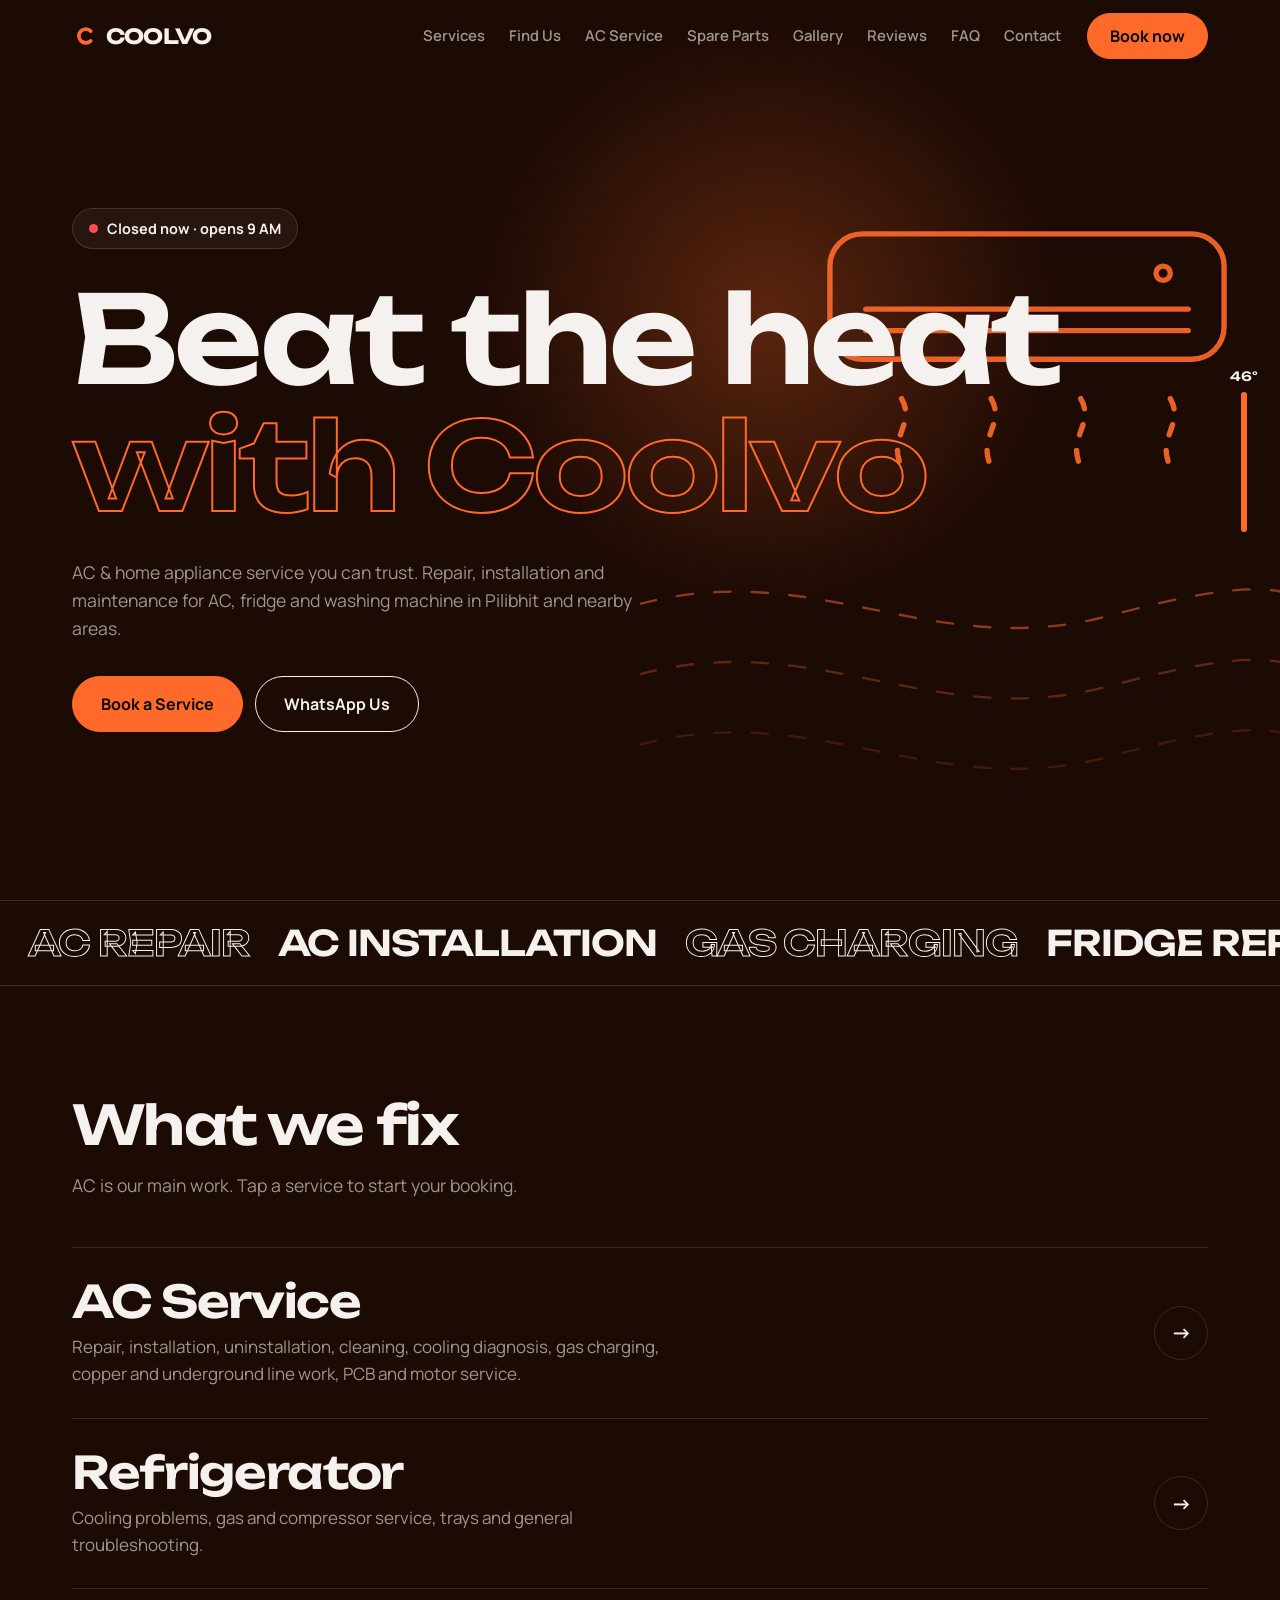
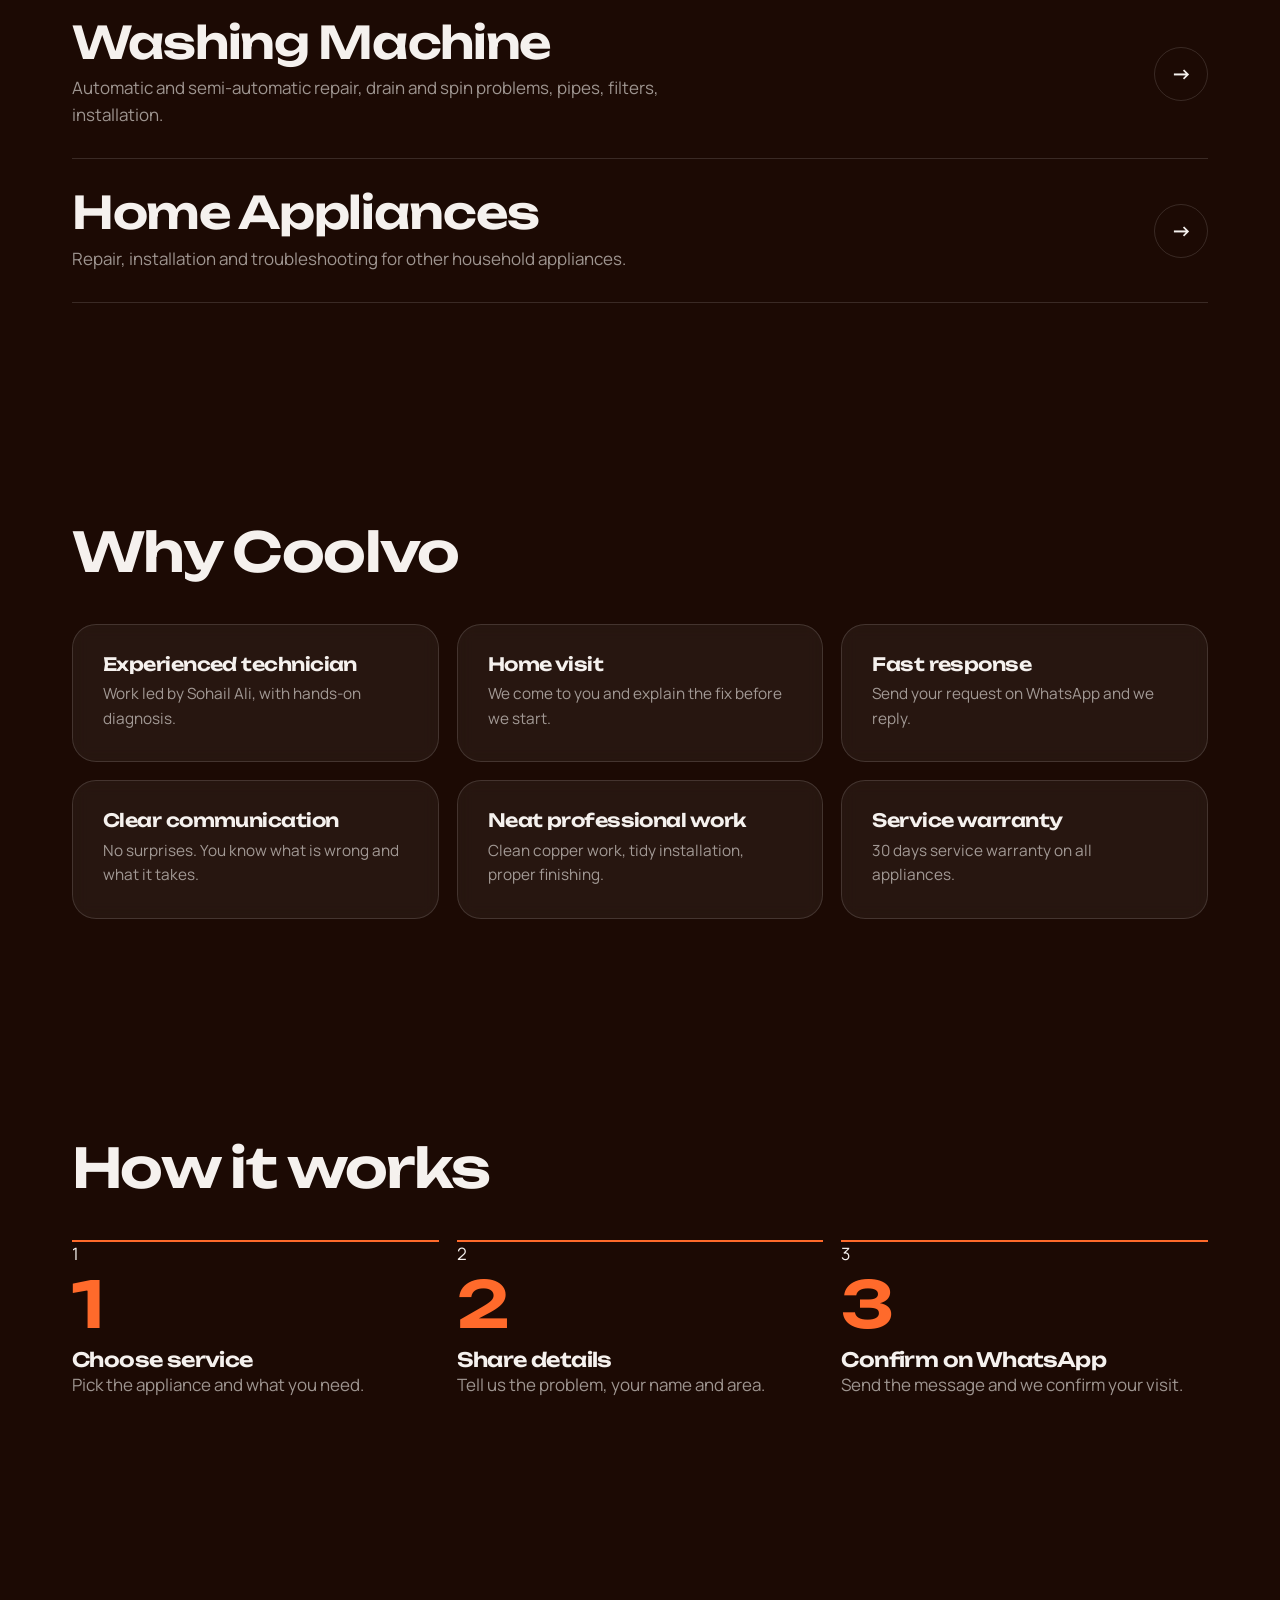
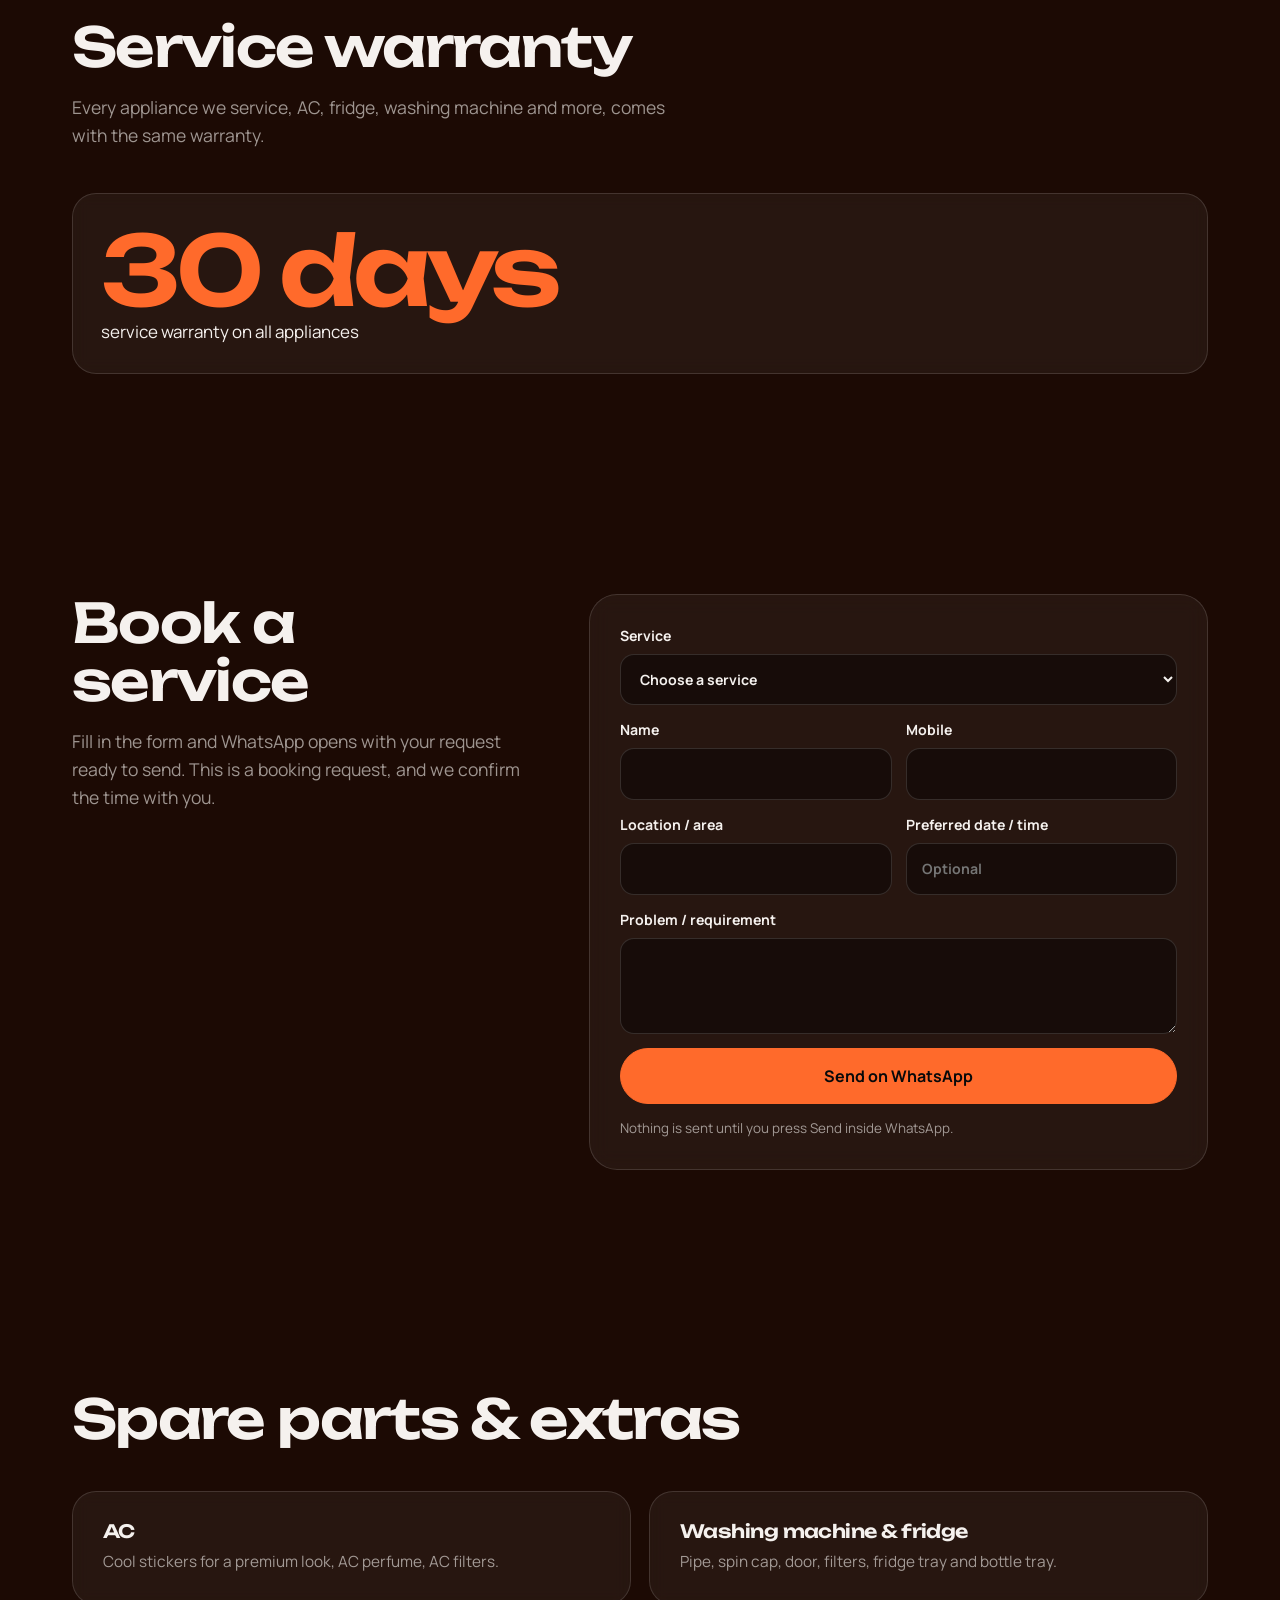
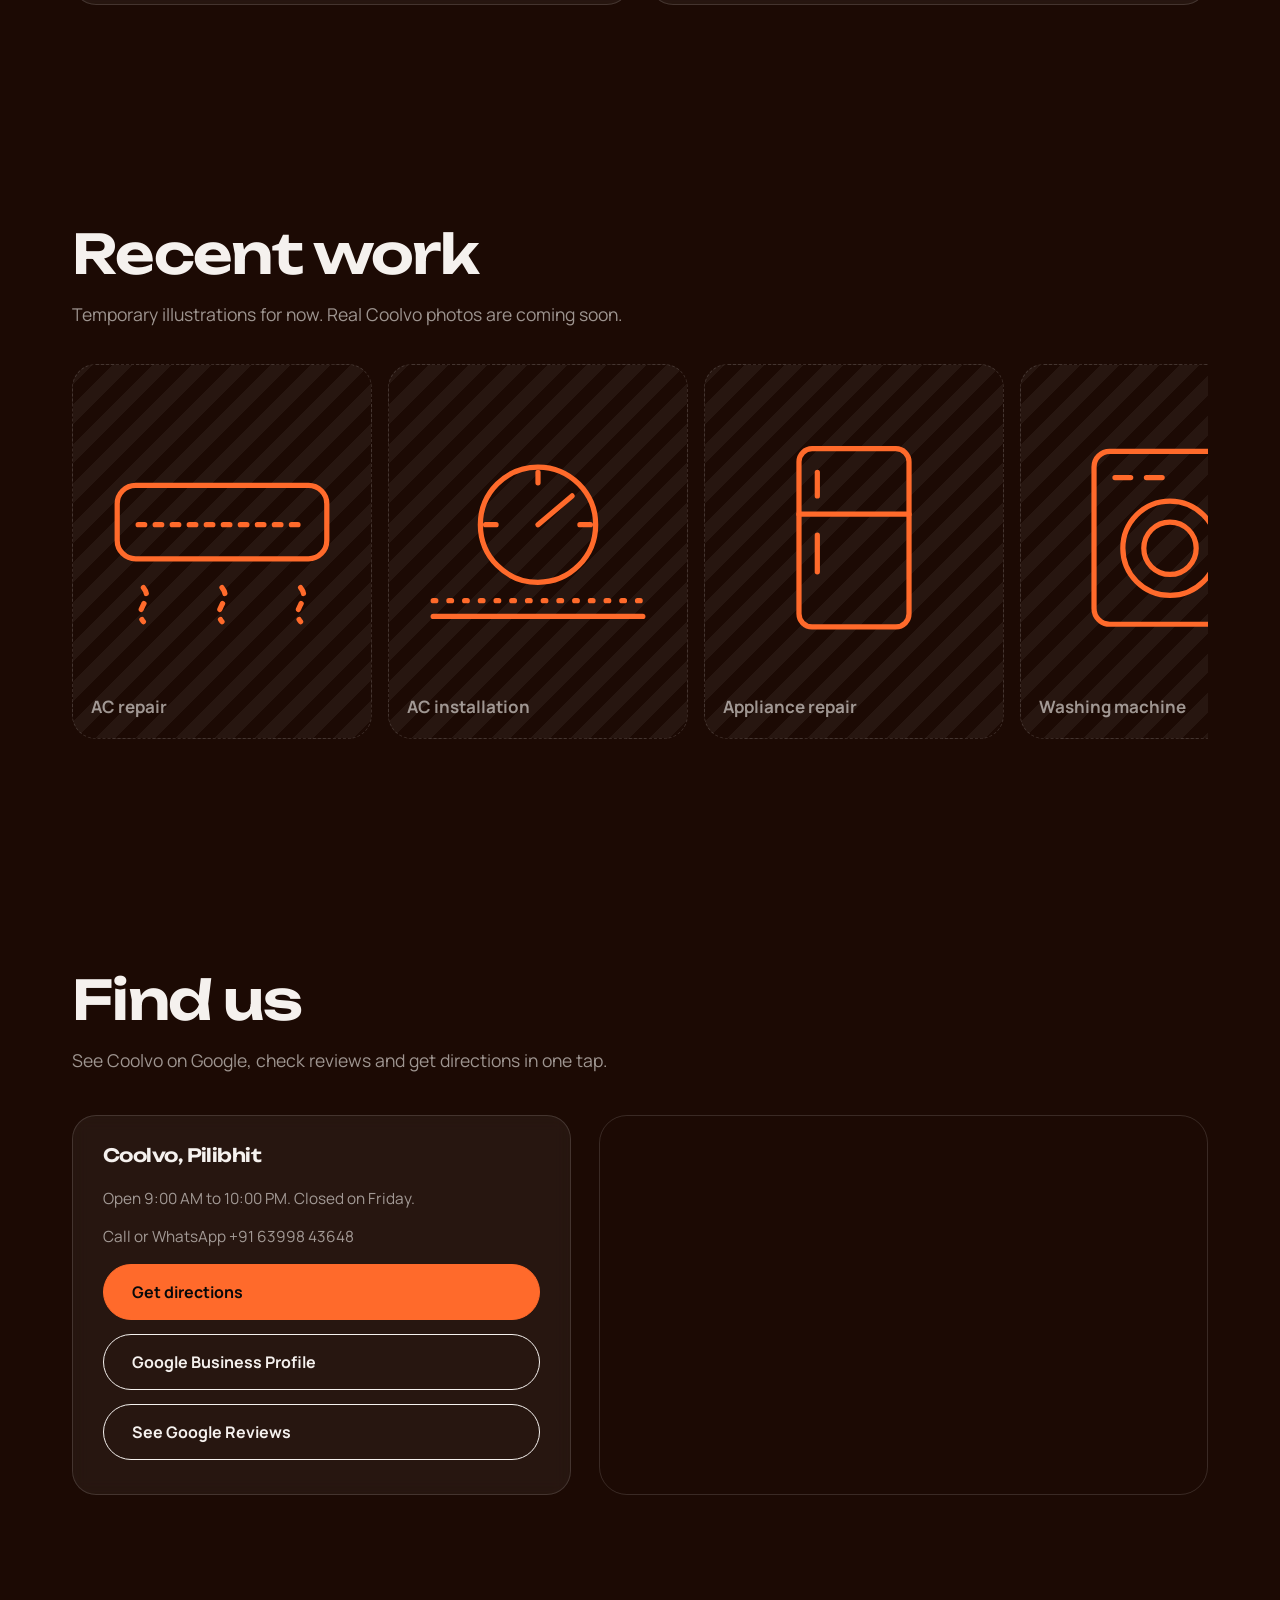
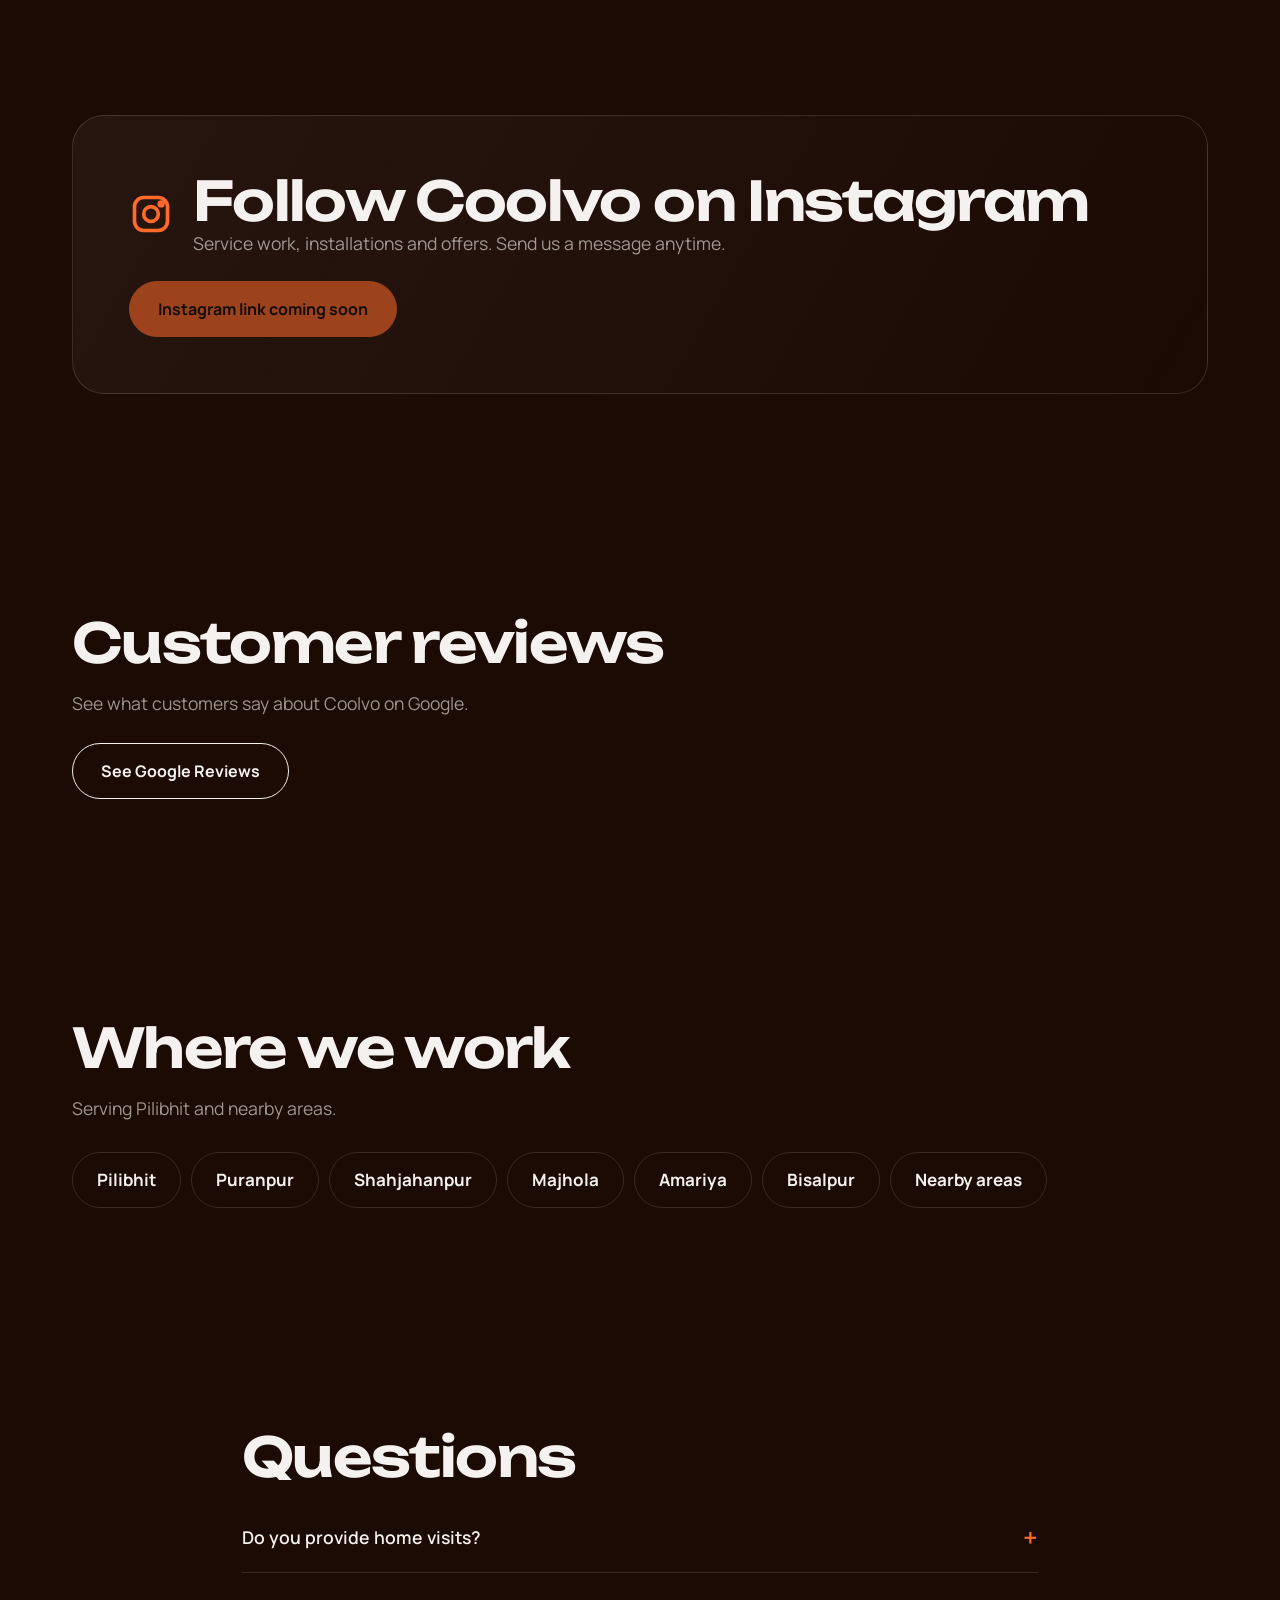
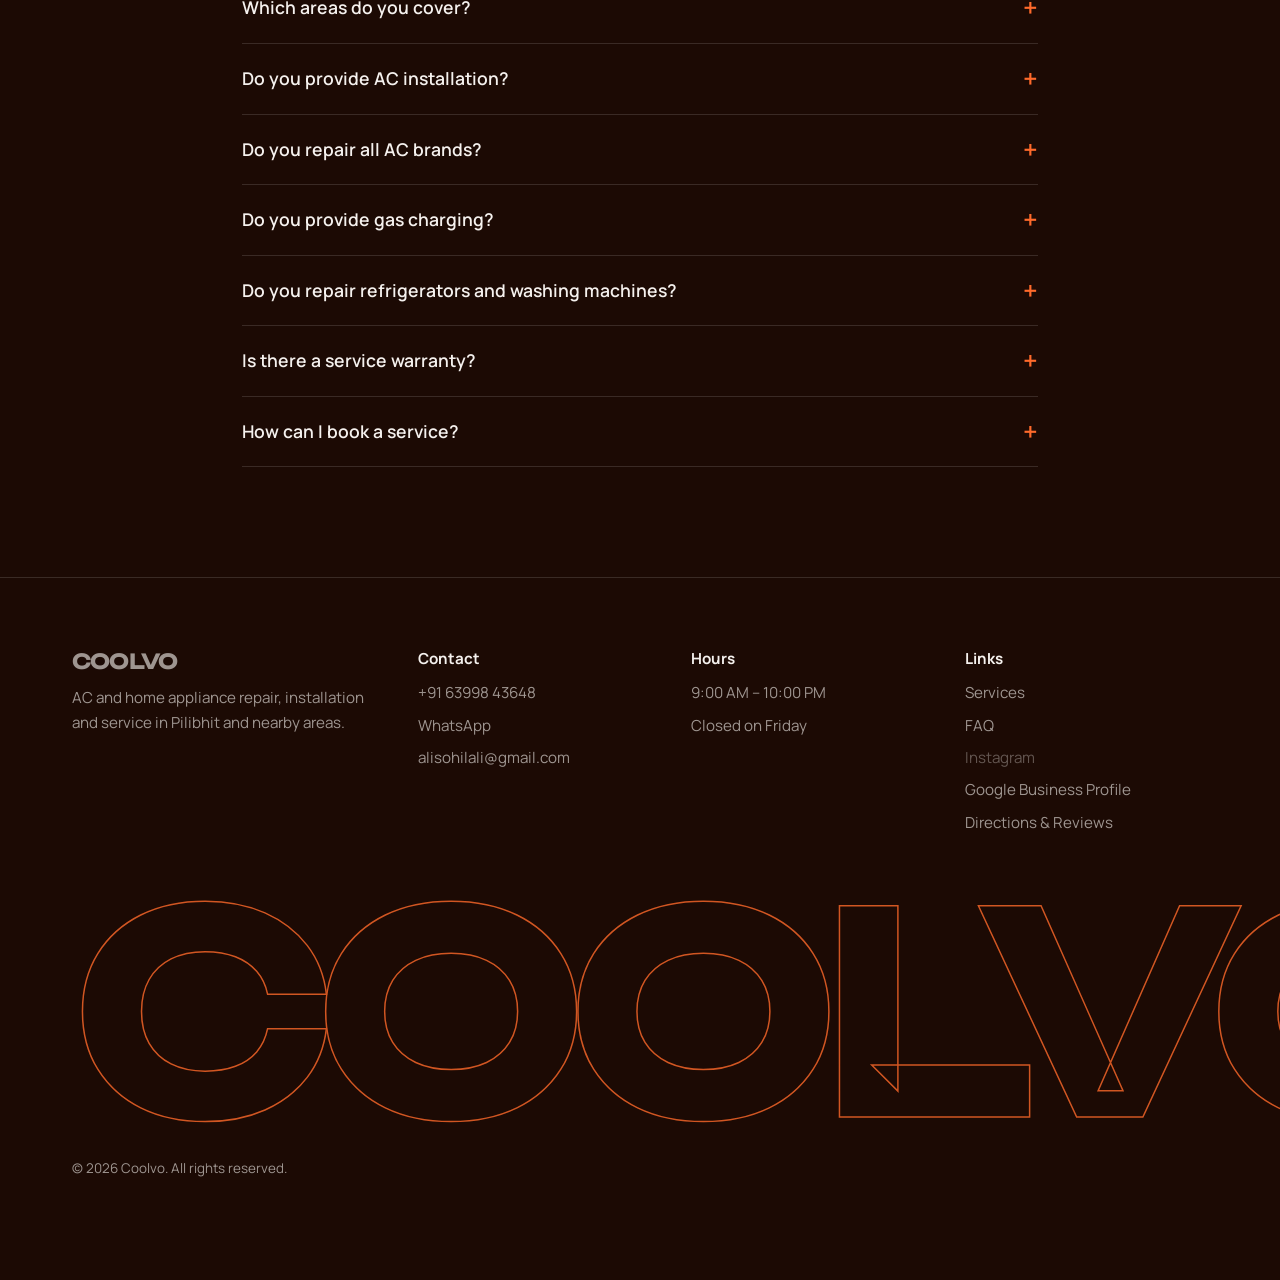
==== commit 0b5a7263: "Add files via upload" ====
--- a/index.html
+++ b/index.html
@@ -1,1326 +1,285 @@
 <!DOCTYPE html>
 <html lang="en">
 <head>
-<meta charset="UTF-8">
-<meta name="viewport" content="width=device-width, initial-scale=1.0">
-
-<title>Best AC Service in Pilibhit | COOLVO.in</title>
-
-<meta name="description" content="COOLVO is the Best AC Service in Pilibhit for AC repair, AC service, AC installation, refrigerator repair, washing machine repair and home appliance service.">
-
-<meta name="keywords" content="Best AC Service in Pilibhit, AC Service Pilibhit, AC Repair Pilibhit, AC Installation Pilibhit, Fridge Repair Pilibhit, Washing Machine Repair Pilibhit, Home Appliance Service Pilibhit">
-
-<meta name="robots" content="index, follow">
-<meta name="author" content="COOLVO.in">
-
+<meta charset="utf-8">
+<meta name="viewport" content="width=device-width, initial-scale=1, viewport-fit=cover">
+<title>Coolvo – AC &amp; Home Appliance Service in Pilibhit</title>
+<meta name="description" content="Coolvo: AC repair, installation, gas charging, fridge and washing machine repair in Pilibhit, Puranpur, Shahjahanpur and nearby areas. Book on WhatsApp.">
 <link rel="canonical" href="https://coolvo.in/">
-
-<meta property="og:title" content="Best AC Service in Pilibhit | COOLVO.in">
-<meta property="og:description" content="Professional AC repair, service and installation in Pilibhit. Refrigerator, washing machine and home appliance service also available.">
-<meta property="og:url" content="https://coolvo.in/">
-<meta property="og:type" content="website">
-<meta property="og:site_name" content="COOLVO.in">
-
-<link rel="stylesheet" href="style.css">
-
-<script type="application/ld+json">
-{
-  "@context": "https://schema.org",
-  "@type": "LocalBusiness",
-  "name": "COOLVO - AC Service & Home Appliance Repair Pilibhit",
-  "url": "https://coolvo.in/",
-  "telephone": "+916399843648",
-  "email": "alisohilali@gmail.com",
-  "description": "Best AC Service in Pilibhit for AC repair, service and installation, refrigerator repair, washing machine repair and home appliance service.",
-  "priceRange": "₹₹",
-  "areaServed": [
-    "Pilibhit",
-    "Puranpur",
-    "Bisalpur",
-    "Amariya",
-    "Majhola",
-    "Shahjahanpur"
-  ],
-  "serviceType": [
-    "AC Service",
-    "AC Repair",
-    "AC Installation",
-    "AC Uninstallation",
-    "AC Copper Piping",
-    "Refrigerator Repair",
-    "Washing Machine Repair",
-    "Home Appliance Repair"
-  ]
-}
+<meta property="og:type" content="website"><meta property="og:title" content="Coolvo – AC &amp; Home Appliance Service in Pilibhit"><meta property="og:description" content="Beat the heat. AC, fridge and washing machine service in Pilibhit and nearby areas."><meta property="og:url" content="https://coolvo.in/">
+<meta name="theme-color" content="#1c0a04">
+<link rel="icon" href="data:image/svg+xml,%3Csvg xmlns='http://www.w3.org/2000/svg' viewBox='0 0 64 64'%3E%3Crect width='64' height='64' rx='16' fill='%23031621'/%3E%3Cpath d='M44 22a14 14 0 1 0 0 20' fill='none' stroke='%2338d0ff' stroke-width='7' stroke-linecap='round'/%3E%3C/svg%3E">
+<link rel="preconnect" href="https://fonts.googleapis.com"><link rel="preconnect" href="https://fonts.gstatic.com" crossorigin>
+<link href="https://fonts.googleapis.com/css2?family=Manrope:wght@400..800&family=Unbounded:wght@500..800&display=swap" rel="stylesheet">
+<script type="application/ld+json">{"@context":"https://schema.org","@type":"HomeAndConstructionBusiness","name":"Coolvo","url":"https://coolvo.in","telephone":"+916399843648","email":"alisohilali@gmail.com","description":"AC and home appliance repair, installation and service.","areaServed":["Pilibhit","Puranpur","Shahjahanpur","Majhola","Amariya","Bisalpur"],"address":{"@type":"PostalAddress","addressLocality":"Pilibhit","addressRegion":"Uttar Pradesh","addressCountry":"IN"},"openingHoursSpecification":[{"@type":"OpeningHoursSpecification","dayOfWeek":["Saturday","Sunday","Monday","Tuesday","Wednesday","Thursday"],"opens":"09:00","closes":"22:00"}]}</script>
+<style>
+:root{--bg:#1c0a04;--ac:#ff6a2b;--fg:#f5f1ee;--mut:#f5f1ee99;--ln:#ffffff22;--gl:#ffffff0d;
+--d:'Unbounded','Arial Black',system-ui,sans-serif;--b:'Manrope',system-ui,-apple-system,'Segoe UI',Arial,sans-serif}
+*{box-sizing:border-box;margin:0}
+html{scroll-behavior:smooth;scroll-padding-top:80px}
+body{font-family:var(--b);background:var(--bg);color:var(--fg);line-height:1.6;font-size:17px;-webkit-font-smoothing:antialiased;overflow-x:hidden;padding-bottom:70px}
+a{color:inherit}:focus-visible{outline:3px solid var(--ac);outline-offset:3px}
+.wrap{max-width:1180px;margin:0 auto;padding:0 22px}
+section{padding:110px 0;position:relative}
+h1,h2,h3{font-family:var(--d);font-weight:600;line-height:1.05;letter-spacing:-.03em}
+h2{font-size:clamp(1.9rem,4.8vw,3.4rem);margin-bottom:18px}
+.lead{color:var(--mut);max-width:54ch;font-size:1.1rem}
+.btn{display:inline-flex;align-items:center;gap:10px;padding:16px 28px;border-radius:999px;border:1.5px solid var(--fg);background:transparent;color:var(--fg);font:700 1rem var(--b);text-decoration:none;cursor:pointer;transition:transform .2s,background .2s,color .2s,border-color .2s}
+.btn:hover{transform:translateY(-3px)}.btn:active{transform:scale(.96)}
+.btn.p{background:var(--ac);border-color:var(--ac);color:#08090a;position:relative;overflow:hidden}
+.btn.p::after{content:"";position:absolute;inset:0;background:linear-gradient(110deg,transparent 35%,#fff7 50%,transparent 65%);transform:translateX(-130%);animation:shine 4s 1.5s infinite}
+@keyframes shine{to{transform:translateX(130%)}}
+#prog{position:fixed;inset:0 0 auto 0;height:3px;background:var(--ac);transform:scaleX(0);transform-origin:0;z-index:60}
+header{position:fixed;inset:0 0 auto 0;z-index:50;transition:background .3s,backdrop-filter .3s}
+header.s{background:color-mix(in srgb,var(--bg) 80%,transparent);backdrop-filter:blur(14px);border-bottom:1px solid var(--ln)}
+.nav{display:flex;align-items:center;gap:26px;height:72px}
+.logo{font:700 1.3rem var(--d);letter-spacing:-.04em;text-decoration:none;display:flex;align-items:center;gap:8px;margin-right:auto}
+.logo svg{width:26px;height:26px}
+.nav ul{display:flex;gap:24px;list-style:none;padding:0;font-weight:600;font-size:.93rem}
+.nav ul a{text-decoration:none;color:var(--mut)}.nav ul a:hover{color:var(--fg)}
+.nav .btn{padding:11px 22px}
+.mb{display:none;background:none;border:1.5px solid var(--fg);color:var(--fg);border-radius:10px;padding:9px 13px;font:700 .9rem var(--b)}
+/* hero */
+.hero{min-height:100svh;display:flex;align-items:center;padding:120px 0 80px;overflow:hidden}
+.glow{position:absolute;width:640px;height:640px;border-radius:50%;background:radial-gradient(circle,var(--ac),transparent 65%);opacity:.28;left:var(--x,60%);top:var(--y,35%);transform:translate(-50%,-50%);pointer-events:none;transition:left .6s ease-out,top .6s ease-out}
+.hero h1{font-size:clamp(2.6rem,9.5vw,8rem);max-width:12ch}
+.hero h1 .w{display:inline-block;animation:up .9s cubic-bezier(.2,.8,.2,1) both;animation-delay:calc(var(--i)*90ms)}
+.hero h1 .o{color:transparent;-webkit-text-stroke:2px var(--ac)}
+@keyframes up{from{opacity:0;transform:translateY(60px) rotate(3deg)}}
+.hero p.lead,.hero .row,.badge{animation:fade .9s .55s both}
+@keyframes fade{from{opacity:0;transform:translateY(20px)}}
+.hero p.lead{margin:28px 0 34px}
+.row{display:flex;gap:12px;flex-wrap:wrap}
+.badge{display:inline-flex;align-items:center;gap:9px;padding:8px 16px;border:1px solid var(--ln);border-radius:999px;background:var(--gl);font-weight:700;font-size:.9rem;margin-bottom:26px;animation-delay:.1s}
+.badge::before{content:"";width:9px;height:9px;border-radius:50%;background:#2bd67b;animation:ping 1.8s infinite}
+.badge.off::before{background:#ff4d4f;animation:none}
+@keyframes ping{0%{box-shadow:0 0 0 0 #2bd67b99}100%{box-shadow:0 0 0 10px #2bd67b00}}
+.air{position:absolute;right:-5%;bottom:12%;width:55%;opacity:.5;pointer-events:none}
+.air path{fill:none;stroke:var(--ac);stroke-width:2;stroke-linecap:round;stroke-dasharray:14 18;animation:flow 3s linear infinite}
+.air path:nth-child(2){animation-duration:4s;opacity:.6}.air path:nth-child(3){animation-duration:5s;opacity:.35}
+@keyframes flow{to{stroke-dashoffset:-128}}
+/* gauge */
+.gauge{position:fixed;right:22px;top:50%;transform:translateY(-50%);z-index:40;display:flex;flex-direction:column;align-items:center;gap:8px;font:600 .8rem var(--d)}
+.gauge i{display:block;width:6px;height:140px;border-radius:6px;background:var(--ln);position:relative;overflow:hidden}
+.gauge i::after{content:"";position:absolute;inset:auto 0 0;height:var(--g,100%);background:var(--ac)}
+/* marquee */
+.mq{overflow:hidden;border-block:1px solid var(--ln);padding:20px 0;white-space:nowrap;font:600 clamp(1.4rem,3vw,2.2rem) var(--d);letter-spacing:-.03em}
+.mq div{display:inline-block;animation:sl 30s linear infinite}.mq span{color:transparent;-webkit-text-stroke:1px var(--fg);margin:0 28px}
+@keyframes sl{to{transform:translateX(-50%)}}
+/* service rows */
+.rows{margin-top:48px;border-top:1px solid var(--ln)}
+.rw{display:grid;grid-template-columns:1fr auto;gap:8px 24px;padding:30px 0;border-bottom:1px solid var(--ln);text-decoration:none;position:relative;transition:padding .35s}
+.rw::before{content:"";position:absolute;left:0;bottom:-1px;height:2px;width:100%;background:var(--ac);transform:scaleX(0);transform-origin:0;transition:transform .5s}
+.rw:hover,.rw:focus-visible{padding-left:18px}.rw:hover::before{transform:scaleX(1)}
+.rw h3{font-size:clamp(1.5rem,4vw,2.8rem)}
+.rw p{grid-column:1;color:var(--mut);max-width:60ch}
+.rw b{grid-row:1/3;grid-column:2;align-self:center;width:54px;height:54px;border-radius:50%;border:1.5px solid var(--ln);display:grid;place-items:center;font-size:1.3rem;transition:background .3s,transform .4s,color .3s}
+.rw:hover b{background:var(--ac);color:#08090a;transform:rotate(-45deg);border-color:var(--ac)}
+/* why */
+.g3{display:grid;grid-template-columns:repeat(3,1fr);gap:18px;margin-top:44px}
+.pn{background:var(--gl);border:1px solid var(--ln);border-radius:24px;padding:30px;backdrop-filter:blur(8px);transition:transform .3s,border-color .3s}
+.pn:hover{transform:translateY(-6px);border-color:var(--ac)}
+.pn h3{font-size:1.15rem;margin-bottom:8px}.pn p{color:var(--mut);font-size:.96rem}
+/* steps */
+.st{counter-reset:s;list-style:none;padding:0;display:grid;grid-template-columns:repeat(3,1fr);gap:18px;margin-top:44px;position:relative}
+.st li{counter-increment:s;border-top:2px solid var(--ln);padding-top:22px;position:relative}
+.st li::before{content:counter(s);position:absolute;top:-2px;left:0;height:2px;width:0;background:var(--ac);transition:width 1s .3s}
+.in .st li::before{width:100%}
+.st li::after{content:counter(s);font:600 4rem var(--d);color:var(--ac);display:block;margin-bottom:6px;order:-1}
+.st li{display:flex;flex-direction:column}.st li::after{order:-1}
+.st p{color:var(--mut)}
+/* warranty */
+.wr b{display:block;font:600 clamp(3.4rem,8vw,6rem) var(--d);letter-spacing:-.05em;color:var(--ac);line-height:1}
+.wr .pn{padding:28px}
+/* book */
+.bk{display:grid;grid-template-columns:.85fr 1.15fr;gap:60px;align-items:start}
+form{display:grid;grid-template-columns:1fr 1fr;gap:14px;background:var(--gl);border:1px solid var(--ln);padding:30px;border-radius:28px;backdrop-filter:blur(10px)}
+.f{grid-column:1/-1}
+label{display:grid;gap:6px;font-weight:700;font-size:.88rem}
+input,select,textarea{font:inherit;padding:14px 15px;border-radius:14px;border:1.5px solid var(--ln);background:#0006;color:var(--fg);width:100%}
+select option{color:#000}
+input:focus,select:focus,textarea:focus{border-color:var(--ac);outline:none}
+textarea{min-height:96px;resize:vertical}.note{font-size:.84rem;color:var(--mut)}
+/* gallery */
+.gl{display:flex;gap:16px;overflow-x:auto;scroll-snap-type:x mandatory;padding:36px 0 12px}
+.ph{flex:0 0 min(76%,300px);aspect-ratio:4/5;scroll-snap-align:start;border-radius:24px;border:1px dashed var(--ln);background:repeating-linear-gradient(135deg,var(--gl) 0 14px,transparent 14px 28px);display:flex;align-items:flex-end;padding:18px;font-weight:700;color:var(--mut);overflow:hidden}
+.ph img{width:100%;height:100%;object-fit:cover;transition:transform .6s}.ph:hover img{transform:scale(1.07)}
+/* areas */
+.ar{display:flex;flex-wrap:wrap;gap:10px;margin-top:30px}
+.ar span{padding:13px 24px;border:1.5px solid var(--ln);border-radius:999px;font-weight:700;transition:background .3s,color .3s,transform .3s}
+.ar span:hover{background:var(--ac);color:#08090a;transform:translateY(-3px)}
+/* faq */
+details{border-bottom:1px solid var(--ln);padding:22px 0}
+summary{cursor:pointer;font:600 1.1rem var(--b);list-style:none;display:flex;justify-content:space-between;gap:16px}
+summary::-webkit-details-marker{display:none}summary::after{content:"+";font-size:1.6rem;line-height:1;color:var(--ac);transition:transform .3s}
+details[open] summary::after{transform:rotate(45deg)}
+details p{color:var(--mut);margin-top:10px;max-width:62ch;animation:fade .4s both}
+/* footer */
+footer{padding:70px 0 30px;border-top:1px solid var(--ln);overflow:hidden}
+.cols{display:grid;grid-template-columns:1.3fr 1fr 1fr 1fr;gap:30px}
+footer h3{font:700 .95rem var(--b);margin-bottom:12px;letter-spacing:0}
+footer ul{list-style:none;padding:0;display:grid;gap:8px}footer li,footer p,footer a{color:var(--mut);font-size:.95rem;text-decoration:none}footer a:hover{color:var(--ac)}
+.big{font:700 clamp(4rem,22vw,19rem) var(--d);letter-spacing:-.07em;line-height:.9;color:transparent;-webkit-text-stroke:1.5px var(--ac);margin-top:50px;text-align:center;opacity:.8}
+.cp{font-size:.84rem;color:var(--mut);margin-top:20px}
+.top{position:fixed;right:20px;bottom:24px;width:46px;height:46px;border-radius:50%;border:0;background:var(--ac);color:#08090a;font-size:1.3rem;font-weight:800;cursor:pointer;opacity:0;pointer-events:none;transition:opacity .3s;z-index:45}.top.show{opacity:1;pointer-events:auto}
+.bar{display:none}
+.rv:not(.in) .sg>*,.rv:not(.in) .lead,.rv:not(.in) h2{opacity:0}
+.rv.in h2,.rv.in .lead{animation:fade .8s both}
+.rv.in .sg>*{animation:fade .8s backwards;animation-delay:calc(var(--i,0)*100ms + .15s)}
+@media (max-width:900px){
+section{padding:76px 0}.gauge{display:none}
+.nav ul{display:none;position:absolute;top:72px;left:0;right:0;flex-direction:column;background:var(--bg);padding:22px;border-bottom:1px solid var(--ln)}
+.nav ul.open{display:flex}.mb{display:block}
+.g3,.st,.bk,.cols{grid-template-columns:1fr}form{grid-template-columns:1fr;padding:22px}
+.air{width:90%;bottom:4%}.top{bottom:84px}
+.bar{display:grid;grid-template-columns:repeat(3,1fr);gap:8px;position:fixed;left:0;right:0;bottom:0;z-index:55;background:#000d;backdrop-filter:blur(12px);padding:8px 8px calc(8px + env(safe-area-inset-bottom,0px))}
+.bar a{text-align:center;padding:13px 4px;border-radius:12px;font-weight:700;font-size:.9rem;text-decoration:none}
+.bar a:last-child{background:var(--ac);color:#08090a}}
+@media (prefers-reduced-motion:reduce){*,*::before,*::after{animation:none!important;transition:none!important;scroll-behavior:auto!important}.rv:not(.in) .sg>*,.rv:not(.in) .lead,.rv:not(.in) h2{opacity:1}}
+
+.ph{flex-direction:column;justify-content:space-between;align-items:flex-start}
+.ph svg{width:100%;height:auto;margin:auto;fill:none;stroke:var(--ac);stroke-width:4;stroke-linecap:round;stroke-linejoin:round}
+.hu{position:absolute;right:3%;top:22%;width:min(34%,430px);fill:none;stroke:var(--ac);stroke-width:3;stroke-linecap:round;stroke-linejoin:round;animation:fl 6s ease-in-out infinite;opacity:.9}
+@keyframes fl{50%{transform:translateY(-12px)}}
+.fd{display:grid;grid-template-columns:.9fr 1.1fr;gap:28px;margin-top:40px;align-items:stretch}
+.fd iframe{width:100%;min-height:380px;height:100%;border:1px solid var(--ln);border-radius:28px;filter:grayscale(.35) contrast(1.05)}
+.fd .pn{display:flex;flex-direction:column;gap:14px}
+.fd .pn p{color:var(--mut)}
+.ig{display:flex;align-items:center;justify-content:space-between;gap:24px;flex-wrap:wrap;border:1px solid var(--ln);border-radius:32px;padding:clamp(28px,5vw,56px);background:linear-gradient(120deg,var(--gl),transparent)}
+.ig svg{width:44px;height:44px;fill:none;stroke:var(--ac);stroke-width:2}
+.dis{opacity:.55;pointer-events:none}
+@media (max-width:900px){.hu{display:none}.fd{grid-template-columns:1fr}}
+</style>
+</head>
+<body>
+<div id="prog"></div>
+<header id="hd"><div class="wrap nav">
+<a class="logo" href="#top" aria-label="Coolvo home"><svg viewBox="0 0 64 64" aria-hidden="true"><path d="M46 20a17 17 0 1 0 0 24" fill="none" stroke="var(--ac)" stroke-width="9" stroke-linecap="round"/></svg>COOLVO</a>
+<ul id="mn"><li><a href="#services">Services</a></li><li><a href="#visit">Find Us</a></li><li><a href="#ac">AC Service</a></li><li><a href="#parts">Spare Parts</a></li><li><a href="#gallery">Gallery</a></li><li><a href="#reviews">Reviews</a></li><li><a href="#faq">FAQ</a></li><li><a href="#contact">Contact</a></li></ul>
+<a class="btn p" href="#book">Book now</a><button class="mb" aria-expanded="false" aria-controls="mn">Menu</button></div></header>
+<div class="gauge" aria-hidden="true"><span id="tmp">46°</span><i></i></div>
+
+<main id="top">
+<section class="hero"><div class="glow"></div>
+<svg class="air" viewBox="0 0 600 200" aria-hidden="true"><path d="M0 40 C150 0 250 90 400 50 S560 30 600 60"/><path d="M0 100 C150 60 250 150 400 110 S560 90 600 120"/><path d="M0 160 C150 120 250 210 400 170 S560 150 600 180"/></svg>
+<svg class="hu" viewBox="0 0 240 200" aria-hidden="true"><rect x="10" y="20" width="220" height="70" rx="18"/><path d="M30 62h180M30 74h180"/><circle cx="196" cy="42" r="4"/><path d="M50 112c8 14-8 22 0 38M100 112c8 14-8 22 0 38M150 112c8 14-8 22 0 38M200 112c8 14-8 22 0 38" stroke-dasharray="6 9"/></svg>
+<div class="wrap" style="position:relative">
+<p class="badge" id="open">Checking hours…</p>
+<h1>Beat the heat <span class="o">with Coolvo</span></h1>
+<p class="lead">AC &amp; home appliance service you can trust. Repair, installation and maintenance for AC, fridge and washing machine in Pilibhit and nearby areas.</p>
+<div class="row"><a class="btn p" href="#book">Book a Service</a><a class="btn" data-wa href="#">WhatsApp Us</a></div>
+</div></section>
+
+<div class="mq" aria-hidden="true"><div><span>AC REPAIR</span>AC INSTALLATION<span>GAS CHARGING</span>FRIDGE REPAIR<span>WASHING MACHINE</span>COPPER PIPING<span>AC REPAIR</span>AC INSTALLATION<span>GAS CHARGING</span>FRIDGE REPAIR<span>WASHING MACHINE</span>COPPER PIPING</div></div>
+
+<section id="services"><div class="wrap rv">
+<h2>What we fix</h2><p class="lead">AC is our main work. Tap a service to start your booking.</p>
+<div class="rows sg">
+<a class="rw" id="ac" href="#book" data-service="AC repair"><h3>AC Service</h3><b>→</b><p>Repair, installation, uninstallation, cleaning, cooling diagnosis, gas charging, copper and underground line work, PCB and motor service.</p></a>
+<a class="rw" href="#book" data-service="Refrigerator repair"><h3>Refrigerator</h3><b>→</b><p>Cooling problems, gas and compressor service, trays and general troubleshooting.</p></a>
+<a class="rw" href="#book" data-service="Washing machine repair"><h3>Washing Machine</h3><b>→</b><p>Automatic and semi-automatic repair, drain and spin problems, pipes, filters, installation.</p></a>
+<a class="rw" href="#book" data-service="Other home appliance"><h3>Home Appliances</h3><b>→</b><p>Repair, installation and troubleshooting for other household appliances.</p></a>
+</div></div></section>
+
+<section><div class="wrap rv"><h2>Why Coolvo</h2>
+<div class="g3 sg">
+<div class="pn"><h3>Experienced technician</h3><p>Work led by Sohail Ali, with hands-on diagnosis.</p></div>
+<div class="pn"><h3>Home visit</h3><p>We come to you and explain the fix before we start.</p></div>
+<div class="pn"><h3>Fast response</h3><p>Send your request on WhatsApp and we reply.</p></div>
+<div class="pn"><h3>Clear communication</h3><p>No surprises. You know what is wrong and what it takes.</p></div>
+<div class="pn"><h3>Neat professional work</h3><p>Clean copper work, tidy installation, proper finishing.</p></div>
+<div class="pn"><h3>Service warranty</h3><p>30 days service warranty on all appliances.</p></div>
+</div></div></section>
+
+<section><div class="wrap rv"><h2>How it works</h2>
+<ol class="st sg"><li><h3>Choose service</h3><p>Pick the appliance and what you need.</p></li><li><h3>Share details</h3><p>Tell us the problem, your name and area.</p></li><li><h3>Confirm on WhatsApp</h3><p>Send the message and we confirm your visit.</p></li></ol></div></section>
+
+<section><div class="wrap rv"><h2>Service warranty</h2><p class="lead">Every appliance we service, AC, fridge, washing machine and more, comes with the same warranty.</p><div class="g3 wr sg" style="grid-template-columns:1fr"><div class="pn"><b><i style="font-style:normal" data-n="30">30</i> days</b>service warranty on all appliances</div></div></div></section>
+
+<section id="book"><div class="wrap bk rv">
+<div><h2>Book a service</h2><p class="lead">Fill in the form and WhatsApp opens with your request ready to send. This is a booking request, and we confirm the time with you.</p></div>
+<form id="bf">
+<label class="f">Service<select name="service" required><option value="">Choose a service</option><option>AC repair</option><option>AC installation</option><option>AC uninstallation</option><option>AC cleaning / service</option><option>AC gas charging</option><option>Refrigerator repair</option><option>Washing machine repair</option><option>Other home appliance</option></select></label>
+<label>Name<input name="name" autocomplete="name" required></label>
+<label>Mobile<input name="mobile" type="tel" inputmode="tel" autocomplete="tel" required></label>
+<label>Location / area<input name="location" required></label>
+<label>Preferred date / time<input name="when" placeholder="Optional"></label>
+<label class="f">Problem / requirement<textarea name="problem" required></textarea></label>
+<button class="btn p f" type="submit" style="justify-content:center">Send on WhatsApp</button>
+<p class="note f">Nothing is sent until you press Send inside WhatsApp.</p></form></div></section>
+
+<section id="parts"><div class="wrap rv"><h2>Spare parts &amp; extras</h2>
+<div class="g3 sg" style="grid-template-columns:repeat(2,1fr)"><div class="pn"><h3>AC</h3><p>Cool stickers for a premium look, AC perfume, AC filters.</p></div><div class="pn"><h3>Washing machine &amp; fridge</h3><p>Pipe, spin cap, door, filters, fridge tray and bottle tray.</p></div></div></div></section>
+
+<section id="gallery"><div class="wrap rv"><h2>Recent work</h2><p class="lead">Temporary illustrations for now. Real Coolvo photos are coming soon.</p></div>
+<!-- Replace tile text with: <img src="assets/gallery-1.webp" alt="..." loading="lazy"> -->
+<div class="wrap"><div class="gl"><div class="ph"><svg viewBox="0 0 200 160" aria-hidden="true"><rect x="20" y="40" width="160" height="56" rx="14"/><path d="M36 70h128M40 118c8 10-8 16 0 26M100 118c8 10-8 16 0 26M160 118c8 10-8 16 0 26" stroke-dasharray="5 8"/></svg>AC repair</div><div class="ph"><svg viewBox="0 0 200 160" aria-hidden="true"><circle cx="100" cy="70" r="44"/><path d="M100 70l26-22M100 30v8M60 70h8M132 70h8"/><path d="M20 140h160" /><path d="M20 128h160" stroke-dasharray="2 10"/></svg>AC installation</div><div class="ph"><svg viewBox="0 0 200 160" aria-hidden="true"><rect x="58" y="12" width="84" height="136" rx="10"/><path d="M58 62h84M72 30v18M72 78v28"/></svg>Appliance repair</div><div class="ph"><svg viewBox="0 0 200 160" aria-hidden="true"><rect x="42" y="14" width="116" height="132" rx="12"/><circle cx="100" cy="88" r="36"/><circle cx="100" cy="88" r="20"/><path d="M58 34h12M82 34h12"/></svg>Washing machine</div></div></div></section>
+
+<section id="visit"><div class="wrap rv"><h2>Find us</h2><p class="lead">See Coolvo on Google, check reviews and get directions in one tap.</p>
+<div class="fd"><div class="pn"><h3>Coolvo, Pilibhit</h3><p>Open 9:00 AM to 10:00 PM. Closed on Friday.</p><p>Call or WhatsApp +91 63998 43648</p>
+<a class="btn p" href="https://maps.app.goo.gl/mkUB1QL9fxYwLsNU9?g_st=ic" target="_blank" rel="noopener">Get directions</a>
+<a class="btn" href="https://share.google/VZGK87YvXFyCwy6eX" target="_blank" rel="noopener">Google Business Profile</a>
+<a class="btn" href="https://maps.app.goo.gl/mkUB1QL9fxYwLsNU9?g_st=ic" target="_blank" rel="noopener">See Google Reviews</a></div>
+<iframe title="Coolvo location on Google Maps" loading="lazy" referrerpolicy="no-referrer-when-downgrade" src="https://www.google.com/maps?q=Coolvo+Pilibhit&amp;output=embed"></iframe></div></div></section>
+
+<section id="insta"><div class="wrap rv"><div class="ig"><div style="display:flex;gap:20px;align-items:center"><svg viewBox="0 0 24 24" aria-hidden="true"><rect x="3" y="3" width="18" height="18" rx="5"/><circle cx="12" cy="12" r="4"/><circle cx="17.5" cy="6.5" r="1" fill="currentColor"/></svg><div><h2 style="margin:0">Follow Coolvo on Instagram</h2><p class="lead">Service work, installations and offers. Send us a message anytime.</p></div></div><a class="btn p" data-ig href="#" target="_blank" rel="noopener">Follow on Instagram</a></div></div></section>
+
+<section id="reviews"><div class="wrap rv"><h2>Customer reviews</h2><p class="lead">See what customers say about Coolvo on Google.</p><p style="margin-top:26px"><a class="btn" href="https://maps.app.goo.gl/mkUB1QL9fxYwLsNU9?g_st=ic" target="_blank" rel="noopener">See Google Reviews</a></p></div></section>
+
+<section><div class="wrap rv"><h2>Where we work</h2><p class="lead">Serving Pilibhit and nearby areas.</p>
+<div class="ar sg"><span>Pilibhit</span><span>Puranpur</span><span>Shahjahanpur</span><span>Majhola</span><span>Amariya</span><span>Bisalpur</span><span>Nearby areas</span></div></div></section>
+
+<section id="faq"><div class="wrap rv" style="max-width:840px"><h2>Questions</h2>
+<details><summary>Do you provide home visits?</summary><p>Yes. Our technician visits your home to inspect and repair.</p></details>
+<details><summary>Which areas do you cover?</summary><p>Pilibhit, Puranpur, Shahjahanpur, Majhola, Amariya, Bisalpur and some nearby areas. Message your location to confirm.</p></details>
+<details><summary>Do you provide AC installation?</summary><p>Yes, including uninstallation, copper pipe and underground copper line work.</p></details>
+<details><summary>Do you repair all AC brands?</summary><p>We repair common AC brands. Share the brand and model when booking.</p></details>
+<details><summary>Do you provide gas charging?</summary><p>Yes, with a 30-day service warranty.</p></details>
+<details><summary>Do you repair refrigerators and washing machines?</summary><p>Yes, cooling, gas and compressor problems, plus automatic and semi-automatic washing machines.</p></details>
+<details><summary>Is there a service warranty?</summary><p>Yes, 30 days on all appliances we service.</p></details>
+<details><summary>How can I book a service?</summary><p>Use the form above or WhatsApp us at +91 63998 43648.</p></details></div></section>
+</main>
+
+<footer id="contact"><div class="wrap">
+<div class="cols"><div><a class="logo" href="#top">COOLVO</a><p style="margin-top:12px">AC and home appliance repair, installation and service in Pilibhit and nearby areas.</p></div>
+<div><h3>Contact</h3><ul><li><a href="tel:+916399843648">+91 63998 43648</a></li><li><a data-wa href="#">WhatsApp</a></li><li><a href="mailto:alisohilali@gmail.com">alisohilali@gmail.com</a></li></ul></div>
+<div><h3>Hours</h3><ul><li>9:00 AM – 10:00 PM</li><li>Closed on Friday</li></ul></div>
+<div><h3>Links</h3><ul><li><a href="#services">Services</a></li><li><a href="#faq">FAQ</a></li><li><a data-ig href="#" target="_blank" rel="noopener">Instagram</a></li><li><a href="https://share.google/VZGK87YvXFyCwy6eX" target="_blank" rel="noopener">Google Business Profile</a></li><li><a href="https://maps.app.goo.gl/mkUB1QL9fxYwLsNU9?g_st=ic" target="_blank" rel="noopener">Directions &amp; Reviews</a></li></ul></div></div>
+<div class="big" aria-hidden="true">COOLVO</div>
+<p class="cp">© <span id="yr">2026</span> Coolvo. All rights reserved.</p></div></footer>
+<button class="top" aria-label="Back to top">↑</button>
+<nav class="bar" aria-label="Quick actions"><a href="tel:+916399843648">Call</a><a data-wa href="#">WhatsApp</a><a href="#book">Book Service</a></nav>
+
+<script>
+const WA="916399843648",wa=t=>"https://wa.me/"+WA+(t?"?text="+encodeURIComponent(t):""),$=s=>document.querySelector(s),$$=s=>document.querySelectorAll(s);
+$$("[data-wa]").forEach(a=>{a.href=wa("Hello Coolvo, I need help with a service.");a.target="_blank";a.rel="noopener"});
+const IG="";/* put your Instagram profile link here, e.g. https://instagram.com/yourhandle */
+$$("[data-ig]").forEach(a=>{if(IG){a.href=IG}else{a.removeAttribute("href");a.classList.add("dis");a.setAttribute("aria-disabled","true");if(a.classList.contains("btn"))a.textContent="Instagram link coming soon"}});
+$("#yr").textContent=new Date().getFullYear();
+$("#bf").addEventListener("submit",e=>{e.preventDefault();const f=new FormData(e.target);
+window.open(wa("Hello Coolvo, I want to book a service.\n\nService: "+f.get("service")+"\nName: "+f.get("name")+"\nMobile: "+f.get("mobile")+"\nLocation: "+f.get("location")+"\nPreferred Date/Time: "+(f.get("when")||"Not specified")+"\nProblem/Requirement: "+f.get("problem")),"_blank","noopener")});
+const mb=$(".mb"),mn=$("#mn");mb.onclick=()=>{mb.setAttribute("aria-expanded",mn.classList.toggle("open"))};
+mn.onclick=e=>{if(e.target.tagName=="A"){mn.classList.remove("open");mb.setAttribute("aria-expanded",false)}};
+$$("[data-service]").forEach(a=>a.addEventListener("click",()=>{$("select[name=service]").value=a.dataset.service}));
+// open badge (IST)
+(()=>{const n=new Date(new Date().toLocaleString("en-US",{timeZone:"Asia/Kolkata"})),fri=n.getDay()==5,o=!fri&&n.getHours()>=9&&n.getHours()<22,el=$("#open");
+el.textContent=o?"Open now · until 10 PM":fri?"Closed today (Friday) · opens Saturday 9 AM":"Closed now · opens 9 AM";el.classList.toggle("off",!o)})();
+// headline words
+const h1=$(".hero h1");h1.innerHTML=h1.innerHTML.replace(/<span class="o">(.*?)<\/span>/,"$1").split(" ").map((w,i)=>'<span class="w'+(i>2?' o':'')+'" style="--i:'+i+'">'+w+'</span>').join(" ");
+$$(".sg").forEach(g=>[...g.children].forEach((c,i)=>c.style.setProperty("--i",i)));
+// heat → cool on scroll
+const hex=h=>[1,3,5].map(i=>parseInt(h.slice(i,i+2),16)),mix=(a,b,t)=>"rgb("+a.map((v,i)=>Math.round(v+(b[i]-v)*t)).join()+")";
+const B0=hex("#1c0a04"),B1=hex("#031621"),A0=hex("#ff6a2b"),A1=hex("#38d0ff"),R=document.documentElement.style,tm=$("#tmp"),g=$(".gauge"),pg=$("#prog"),hd=$("#hd"),tp=$(".top");
+function sc(){const h=document.documentElement,p=Math.min(h.scrollTop/(h.scrollHeight-h.clientHeight||1)*1.6,1);
+R.setProperty("--bg",mix(B0,B1,p));R.setProperty("--ac",mix(A0,A1,p));g.style.setProperty("--g",(100-p*55)+"%");tm.textContent=Math.round(46-24*p)+"°";
+pg.style.transform="scaleX("+h.scrollTop/(h.scrollHeight-h.clientHeight||1)+")";hd.classList.toggle("s",h.scrollTop>40);tp.classList.toggle("show",h.scrollTop>800)}
+addEventListener("scroll",sc,{passive:true});sc();tp.onclick=()=>scrollTo({top:0});
+// pointer glow
+const hero=$(".hero");hero.addEventListener("pointermove",e=>{const r=hero.getBoundingClientRect();hero.style.setProperty("--x",(e.clientX-r.left)+"px");hero.style.setProperty("--y",(e.clientY-r.top)+"px")});
+// reveal + count-up
+const red=matchMedia("(prefers-reduced-motion:reduce)").matches,io=new IntersectionObserver(es=>es.forEach(x=>{if(x.isIntersecting){x.target.classList.add("in");io.unobserve(x.target)}}),{threshold:.15});
+$$(".rv").forEach(el=>io.observe(el));
+$$("[data-n]").forEach(el=>{const end=+el.dataset.n;if(red)return;new IntersectionObserver((es,ob)=>{if(es[0].isIntersecting){ob.disconnect();const t0=performance.now();(function f(t){const k=Math.min((t-t0)/1300,1);el.textContent=Math.round(end*(1-Math.pow(1-k,3)));if(k<1)requestAnimationFrame(f)})(t0)}}).observe(el)});
 </script>
-</head>
-
-<body>
-
-<header class="site-header">
-
-  <a href="index.html" class="brand">
-    <img src="assets/coolvo-logo.png" alt="COOLVO.in - Best AC Service in Pilibhit">
-  </a>
-
-  <nav class="main-nav">
-    <a href="#home">Home</a>
-    <a href="services.html">Services</a>
-    <a href="#why">Why Coolvo</a>
-    <a href="#reviews">Reviews</a>
-    <a href="#contact">Book Service</a>
-  </nav>
-
-  <div class="header-actions">
-    <a href="tel:6399843648" class="call-btn">Call</a>
-
-    <a
-      href="https://wa.me/916399843648"
-      target="_blank"
-      rel="noopener"
-      class="wa-btn"
-    >
-      WhatsApp
-    </a>
-  </div>
-
-  <button
-    class="menu-btn"
-    onclick="toggleMobileMenu()"
-    aria-label="Open menu"
-  >
-    ☰
-  </button>
-
-</header>
-
-
-<div id="mobileMenu" class="mobile-menu">
-
-  <a href="#home">Home</a>
-  <a href="services.html">Services</a>
-  <a href="#why">Why Coolvo</a>
-  <a href="#reviews">Reviews</a>
-  <a href="#contact">Book Service</a>
-
-</div>
-
-
-<main>
-
-
-<!-- ================= HERO ================= -->
-
-<section class="hero" id="home">
-
-  <div class="hero-bg">
-
-    <div class="hero-slide active"></div>
-    <div class="hero-slide"></div>
-    <div class="hero-slide"></div>
-
-  </div>
-
-  <div class="hero-overlay"></div>
-
-  <div class="hero-content">
-
-    <span class="eyebrow">
-      COOLVO.IN · PILIBHIT
-    </span>
-
-    <h1>
-      BEST AC SERVICE
-      <br>
-      <em>IN PILIBHIT.</em>
-    </h1>
-
-    <p>
-      Professional AC repair, AC service and AC installation —
-      plus reliable refrigerator, washing machine and home appliance
-      service at your doorstep.
-    </p>
-
-    <div class="hero-actions">
-
-      <a href="#contact" class="btn primary">
-        Book Service Request
-      </a>
-
-      <a href="services.html" class="btn ghost">
-        Explore Services
-      </a>
-
-    </div>
-
-    <div class="hero-meta">
-
-      <span>
-        ● Pilibhit & nearby areas
-      </span>
-
-      <span>
-        ● 30-day service warranty*
-      </span>
-
-    </div>
-
-  </div>
-
-
-  <div class="hero-card">
-
-    <strong>
-      Need help?
-    </strong>
-
-    <span>
-      COOLVO SUPPORT can guide you.
-    </span>
-
-    <button onclick="openSupport()">
-      Open Support →
-    </button>
-
-  </div>
-
-</section>
-
-
-<!-- ================= TRUST BAR ================= -->
-
-<section class="trust-bar">
-
-  <div>
-    <b>01</b>
-    <span>Doorstep Service</span>
-  </div>
-
-  <div>
-    <b>02</b>
-    <span>Local Technician</span>
-  </div>
-
-  <div>
-    <b>03</b>
-    <span>Booking Request</span>
-  </div>
-
-  <div>
-    <b>04</b>
-    <span>WhatsApp Support</span>
-  </div>
-
-</section>
-
-
-<!-- ================= SERVICES ================= -->
-
-<section class="section" id="services">
-
-  <div class="section-head">
-
-    <span>
-      CORE SERVICES
-    </span>
-
-    <h2>
-      Appliance service, without the confusion.
-    </h2>
-
-    <p>
-      Start with your appliance. Tell us the problem.
-      Coolvo receives your request on WhatsApp and follows
-      up for confirmation.
-    </p>
-
-  </div>
-
-
-  <div class="service-grid">
-
-
-    <article class="service-card featured">
-
-      <div class="icon">
-        ❄
-      </div>
-
-      <span>
-        01 · MOST IMPORTANT
-      </span>
-
-      <h3>
-        AC Service & Repair
-      </h3>
-
-      <p>
-        Cooling issues, servicing, leakage, maintenance
-        and common AC problems.
-      </p>
-
-      <a href="services.html#service">
-        View AC Services →
-      </a>
-
-    </article>
-
-
-    <article class="service-card">
-
-      <div class="icon">
-        ↗
-      </div>
-
-      <span>
-        02 · INSTALLATION
-      </span>
-
-      <h3>
-        AC Installation
-      </h3>
-
-      <p>
-        Split/window AC installation, uninstallation
-        and copper-line work.
-      </p>
-
-      <a href="services.html#installation">
-        View Installation →
-      </a>
-
-    </article>
-
-
-    <article class="service-card">
-
-      <div class="icon">
-        ▣
-      </div>
-
-      <span>
-        03 · REFRIGERATOR
-      </span>
-
-      <h3>
-        Fridge Repair
-      </h3>
-
-      <p>
-        Cooling and common refrigerator problems
-        with inspection before repair.
-      </p>
-
-      <button onclick="openQuickBooking('Refrigerator Repair')">
-        Book Request →
-      </button>
-
-    </article>
-
-
-    <article class="service-card">
-
-      <div class="icon">
-        ◫
-      </div>
-
-      <span>
-        04 · WASHING MACHINE
-      </span>
-
-      <h3>
-        Washing Machine
-      </h3>
-
-      <p>
-        Automatic and semi-automatic machine repair
-        and parts support.
-      </p>
-
-      <button onclick="openQuickBooking('Washing Machine Repair')">
-        Book Request →
-      </button>
-
-    </article>
-
-  </div>
-
-</section>
-
-
-<!-- ================= WHY COOLVO ================= -->
-
-<section class="split-section dark" id="why">
-
-  <div>
-
-    <span class="eyebrow">
-      WHY COOLVO
-    </span>
-
-    <h2>
-      A local service brand built around clear communication.
-    </h2>
-
-    <p>
-      We focus on practical doorstep service in Pilibhit
-      and nearby areas, with a simple booking-request flow
-      and direct WhatsApp communication.
-    </p>
-
-  </div>
-
-
-  <div class="feature-list">
-
-
-    <div>
-
-      <b>01</b>
-
-      <strong>
-        AC-first expertise
-      </strong>
-
-      <span>
-        AC service, repair and installation remain
-        the core focus.
-      </span>
-
-    </div>
-
-
-    <div>
-
-      <b>02</b>
-
-      <strong>
-        One request, clear details
-      </strong>
-
-      <span>
-        Share appliance, location and problem
-        before the visit.
-      </span>
-
-    </div>
-
-
-    <div>
-
-      <b>03</b>
-
-      <strong>
-        30-day warranty*
-      </strong>
-
-      <span>
-        Current policy covers appliances and services,
-        subject to applicable conditions.
-      </span>
-
-    </div>
-
-
-    <div>
-
-      <b>04</b>
-
-      <strong>
-        Local coverage
-      </strong>
-
-      <span>
-        Pilibhit, Puranpur, Bisalpur, Amariya,
-        Majhola and Shahjahanpur.
-      </span>
-
-    </div>
-
-  </div>
-
-</section>
-
-
-<!-- ================= HOW IT WORKS ================= -->
-
-<section class="section process">
-
-  <div class="section-head">
-
-    <span>
-      HOW IT WORKS
-    </span>
-
-    <h2>
-      Three simple steps.
-    </h2>
-
-  </div>
-
-
-  <div class="steps">
-
-
-    <div>
-
-      <b>01</b>
-
-      <h3>
-        Send Request
-      </h3>
-
-      <p>
-        Choose the service and share your basic details.
-      </p>
-
-    </div>
-
-
-    <div>
-
-      <b>02</b>
-
-      <h3>
-        WhatsApp Follow-up
-      </h3>
-
-      <p>
-        Your request opens in WhatsApp for
-        direct communication.
-      </p>
-
-    </div>
-
-
-    <div>
-
-      <b>03</b>
-
-      <h3>
-        Service Visit
-      </h3>
-
-      <p>
-        Requirements and availability are confirmed
-        before the visit.
-      </p>
-
-    </div>
-
-  </div>
-
-</section>
-
-
-<!-- ================= WARRANTY ================= -->
-
-<section class="warranty">
-
-  <div>
-
-    <div class="seal">
-
-      30
-
-      <br>
-
-      <small>
-        DAYS
-      </small>
-
-    </div>
-
-
-    <div>
-
-      <span>
-        COOLVO SERVICE PROMISE
-      </span>
-
-      <h2>
-        30-day warranty on appliances & services*
-      </h2>
-
-      <p>
-        Our current warranty policy is 30 days for all
-        appliances and services, subject to applicable
-        conditions and the work performed.
-      </p>
-
-    </div>
-
-  </div>
-
-</section>
-
-
-<!-- ================= AC FOCUS ================= -->
-
-<section class="section ac-focus">
-
-  <div class="section-head">
-
-    <span>
-      AC SPECIALIST FOCUS
-    </span>
-
-    <h2>
-      Looking for AC service in Pilibhit?
-    </h2>
-
-    <p>
-      Coolvo handles common AC service, repair and
-      installation requirements for homes and local customers.
-    </p>
-
-  </div>
-
-
-  <div class="mini-grid">
-
-
-    <div>
-
-      <b>
-        AC Service
-      </b>
-
-      <span>
-        Cleaning, maintenance and performance checks.
-      </span>
-
-    </div>
-
-
-    <div>
-
-      <b>
-        AC Repair
-      </b>
-
-      <span>
-        Cooling, leakage and other reported problems.
-      </span>
-
-    </div>
-
-
-    <div>
-
-      <b>
-        AC Installation
-      </b>
-
-      <span>
-        Installation, uninstallation and copper-line support.
-      </span>
-
-    </div>
-
-
-    <div>
-
-      <b>
-        AC Care
-      </b>
-
-      <span>
-        Practical maintenance guidance for better appliance care.
-      </span>
-
-    </div>
-
-  </div>
-
-</section>
-
-
-<!-- ================= SPARE PARTS ================= -->
-
-<section class="section parts" id="parts">
-
-  <div class="section-head">
-
-    <span>
-      SECONDARY CATALOG
-    </span>
-
-    <h2>
-      Spare parts & accessories
-    </h2>
-
-    <p>
-      Parts and accessories remain available as
-      a secondary Coolvo offering.
-    </p>
-
-  </div>
-
-
-  <div class="chips">
-
-    <span>AC Filter</span>
-    <span>AC Perfume</span>
-    <span>AC Sticker</span>
-    <span>Washing Machine Pipe</span>
-    <span>Spin Cap</span>
-    <span>Door Filter</span>
-    <span>Fridge Tray</span>
-    <span>Bottle Tray</span>
-    <span>Other Parts</span>
-
-  </div>
-
-
-  <a
-    class="text-btn"
-    href="https://wa.me/916399843648?text=Hello%20Coolvo%2C%20I%20need%20an%20appliance%20spare%20part."
-    target="_blank"
-    rel="noopener"
-  >
-    Ask about a part on WhatsApp →
-  </a>
-
-</section>
-
-
-<!-- ================= INSTAGRAM ================= -->
-
-<section class="instagram-section">
-
-  <div class="insta-copy">
-
-    <span>
-      INSTAGRAM
-    </span>
-
-    <h2>
-      Follow the real Coolvo journey.
-    </h2>
-
-    <p>
-      Service updates, offers, AC care and customer
-      work are shared on Instagram.
-    </p>
-
-    <div class="insta-handle">
-      @coolvo.in
-    </div>
-
-    <small>
-      Search <b>coolvo.in</b> on Instagram
-    </small>
-
-  </div>
-
-
-  <div class="insta-panel">
-
-    <div class="insta-dot"></div>
-
-    <strong>
-      COOLVO | AC SERVICE | PILIBHIT
-    </strong>
-
-    <span>
-      Service • Care • Local Support
-    </span>
-
-    <b>
-      Instagram: @coolvo.in
-    </b>
-
-  </div>
-
-</section>
-
-
-<!-- ================= GOOGLE REVIEWS ================= -->
-
-<section class="section reviews" id="reviews">
-
-  <div class="section-head">
-
-    <span>
-      GOOGLE REVIEWS
-    </span>
-
-    <h2>
-      Let customers speak for Coolvo.
-    </h2>
-
-    <p>
-      View the current Google listing or leave
-      a genuine review after your service.
-    </p>
-
-  </div>
-
-
-  <div class="review-card">
-
-    <div class="stars">
-      ★★★★★
-    </div>
-
-    <h3>
-      COOLVO — AC Service & Home Appliance Repair
-    </h3>
-
-    <p>
-      Customer reviews and the latest business
-      rating are available on Google.
-    </p>
-
-
-    <div class="review-actions">
-
-      <a
-        href="https://maps.app.goo.gl/mkUB1QL9fxYwLsNU9?g_st=ic"
-        target="_blank"
-        rel="noopener"
-        class="btn dark"
-      >
-        View Google Listing
-      </a>
-
-
-      <a
-        href="https://search.google.com/local/writereview?placeid=ChIJ-VZnXDU_oDkRh43ERA9BpMQ"
-        target="_blank"
-        rel="noopener"
-        class="btn light"
-      >
-        Write a Review
-      </a>
-
-    </div>
-
-  </div>
-
-</section>
-
-
-<!-- ================= SERVICE AREAS ================= -->
-
-<section class="areas">
-
-  <div>
-
-    <span>
-      LOCAL SERVICE AREA
-    </span>
-
-    <h2>
-      Pilibhit first. Nearby areas too.
-    </h2>
-
-    <p>
-      Service requests are accepted in Pilibhit,
-      Puranpur, Bisalpur, Amariya, Majhola,
-      Shahjahanpur and nearby areas, subject to availability.
-    </p>
-
-  </div>
-
-
-  <div class="area-tags">
-
-    <span>Pilibhit</span>
-    <span>Puranpur</span>
-    <span>Bisalpur</span>
-    <span>Amariya</span>
-    <span>Majhola</span>
-    <span>Shahjahanpur</span>
-    <span>Nearby Areas</span>
-
-  </div>
-
-</section>
-
-
-<!-- ================= ABOUT COOLVO ================= -->
-
-<section class="about section">
-
-  <div class="about-card">
-
-    <div class="about-mark">
-      S
-    </div>
-
-
-    <div>
-
-      <span>
-        ABOUT COOLVO
-      </span>
-
-      <h2>
-        Service by a local team.
-      </h2>
-
-      <p>
-        Coolvo is focused on dependable AC and home
-        appliance service for customers in Pilibhit
-        and nearby areas.
-        <strong>Sohail Ali</strong>
-        leads the Coolvo service operation.
-      </p>
-
-      <p>
-        Our aim is straightforward:
-        understand the problem, communicate clearly
-        and provide the appropriate service.
-      </p>
-
-    </div>
-
-  </div>
-
-</section>
-
-
-<!-- ================= FAQ ================= -->
-
-<section class="section faq">
-
-  <div class="section-head">
-
-    <span>
-      FAQ
-    </span>
-
-    <h2>
-      Common questions.
-    </h2>
-
-  </div>
-
-
-  <div class="faq-list">
-
-
-    <details>
-
-      <summary>
-        How do I book a Coolvo service?
-      </summary>
-
-      <p>
-        Fill the booking request below. It opens
-        a WhatsApp message with your details.
-        Coolvo then follows up to confirm
-        requirements and availability.
-      </p>
-
-    </details>
-
-
-    <details>
-
-      <summary>
-        Does Coolvo provide a 30-day warranty?
-      </summary>
-
-      <p>
-        Yes. The current policy is 30 days on
-        appliances and services, subject to
-        applicable conditions and the work performed.
-      </p>
-
-    </details>
-
-
-    <details>
-
-      <summary>
-        Do you serve areas outside Pilibhit?
-      </summary>
-
-      <p>
-        Yes. Requests can be made from Puranpur,
-        Bisalpur, Amariya, Majhola, Shahjahanpur
-        and nearby areas, subject to availability.
-      </p>
-
-    </details>
-
-
-    <details>
-
-      <summary>
-        Does low AC cooling always mean gas is needed?
-      </summary>
-
-      <p>
-        No. Cooling can be affected by multiple
-        causes. Inspection is needed before deciding
-        the required work.
-      </p>
-
-    </details>
-
-
-    <details>
-
-      <summary>
-        What are Coolvo working hours?
-      </summary>
-
-      <p>
-        9:00 AM–10:00 PM.
-        Friday is the weekly off.
-      </p>
-
-    </details>
-
-  </div>
-
-</section>
-
-
-<!-- ================= BOOKING ================= -->
-
-<section class="booking-section" id="contact">
-
-  <div class="booking-intro">
-
-    <span>
-      BOOK A SERVICE REQUEST
-    </span>
-
-    <h2>
-      Tell Coolvo what you need.
-    </h2>
-
-    <p>
-      Not an instant confirmed booking.
-      Your request is sent to WhatsApp for follow-up.
-    </p>
-
-
-    <div class="contact-lines">
-
-      <a href="tel:6399843648">
-        6399843648
-      </a>
-
-      <a href="mailto:alisohilali@gmail.com">
-        alisohilali@gmail.com
-      </a>
-
-    </div>
-
-  </div>
-
-
-  <form id="bookingForm" class="booking-form">
-
-    <input
-      id="name"
-      type="text"
-      placeholder="Your name"
-      required
-    >
-
-
-    <input
-      id="phone"
-      type="tel"
-      placeholder="Mobile number"
-      required
-    >
-
-
-    <input
-      id="city"
-      type="text"
-      placeholder="Area / city"
-      required
-    >
-
-
-    <select id="service" required>
-
-      <option value="">
-        Select service
-      </option>
-
-      <option>
-        AC Service
-      </option>
-
-      <option>
-        AC Repair
-      </option>
-
-      <option>
-        AC Installation
-      </option>
-
-      <option>
-        AC Uninstallation
-      </option>
-
-      <option>
-        AC Copper Piping
-      </option>
-
-      <option>
-        Refrigerator Repair
-      </option>
-
-      <option>
-        Washing Machine Repair
-      </option>
-
-      <option>
-        Other Home Appliance
-      </option>
-
-    </select>
-
-
-    <textarea
-      id="problem"
-      rows="5"
-      placeholder="What problem are you facing?"
-    ></textarea>
-
-
-    <button
-      class="btn dark"
-      type="submit"
-    >
-      Send Request on WhatsApp →
-    </button>
-
-  </form>
-
-</section>
-
-</main>
-
-
-<!-- ================= FOOTER ================= -->
-
-<footer>
-
-  <div class="footer-grid">
-
-
-    <div>
-
-      <div class="footer-brand">
-        coolvo.in
-      </div>
-
-      <p>
-        Best AC Service in Pilibhit.
-        AC, fridge, washing machine and
-        home appliance service.
-      </p>
-
-      <small>
-        Owner / Head Technician: Sohail Ali
-      </small>
-
-    </div>
-
-
-    <div>
-
-      <h3>
-        Explore
-      </h3>
-
-      <a href="services.html">
-        Services
-      </a>
-
-      <a href="#why">
-        Why Coolvo
-      </a>
-
-      <a href="#reviews">
-        Reviews
-      </a>
-
-      <a href="#contact">
-        Book Service
-      </a>
-
-    </div>
-
-
-    <div>
-
-      <h3>
-        Connect
-      </h3>
-
-      <a href="tel:6399843648">
-        6399843648
-      </a>
-
-      <a href="mailto:alisohilali@gmail.com">
-        Email Coolvo
-      </a>
-
-      <span>
-        Instagram: <b>@coolvo.in</b>
-      </span>
-
-      <span>
-        Search “coolvo.in” on Instagram
-      </span>
-
-    </div>
-
-  </div>
-
-
-  <div class="footer-bottom">
-
-    © 2026 COOLVO.IN · All Rights Reserved.
-
-    <span>
-      *Warranty subject to applicable conditions.
-    </span>
-
-  </div>
-
-</footer>
-
-
-<!-- ================= COOLVO SUPPORT ================= -->
-
-<button
-  class="support-fab"
-  onclick="openSupport()"
->
-
-  <span>
-    ✦
-  </span>
-
-  <b>
-    COOLVO SUPPORT
-  </b>
-
-  <small>
-    Quick help
-  </small>
-
-</button>
-
-
-<div
-  id="supportPanel"
-  class="support-panel"
-  aria-hidden="true"
->
-
-  <div class="support-head">
-
-    <div>
-
-      <b>
-        COOLVO SUPPORT
-      </b>
-
-      <small>
-        Quick customer guidance
-      </small>
-
-    </div>
-
-    <button onclick="closeSupport()">
-      ×
-    </button>
-
-  </div>
-
-
-  <div
-    id="supportMessages"
-    class="support-messages"
-  >
-
-    <div class="bot-msg">
-      Namaste! Aapko kis cheez mein help chahiye?
-    </div>
-
-  </div>
-
-
-  <div class="support-options">
-
-    <button onclick="supportReply('AC Problem')">
-      AC Problem
-    </button>
-
-    <button onclick="supportReply('Fridge Problem')">
-      Fridge Problem
-    </button>
-
-    <button onclick="supportReply('Washing Machine Problem')">
-      Washing Machine Problem
-    </button>
-
-    <button onclick="supportReply('Book Service')">
-      Book Service
-    </button>
-
-    <button onclick="supportReply('Warranty')">
-      Warranty
-    </button>
-
-    <button onclick="supportReply('Service Areas')">
-      Service Areas
-    </button>
-
-  </div>
-
-
-  <a
-    class="support-wa"
-    href="https://wa.me/916399843648"
-    target="_blank"
-    rel="noopener"
-  >
-    Talk to Coolvo on WhatsApp →
-  </a>
-
-</div>
-
-
-<!-- ================= MOBILE CTA ================= -->
-
-<div class="mobile-cta">
-
-  <a href="tel:6399843648">
-    Call
-  </a>
-
-  <a href="#contact">
-    Book Service
-  </a>
-
-  <a
-    href="https://wa.me/916399843648"
-    target="_blank"
-    rel="noopener"
-  >
-    WhatsApp
-  </a>
-
-</div>
-
-
-<script src="script.js"></script>
-
 </body>
-</html>+</html>
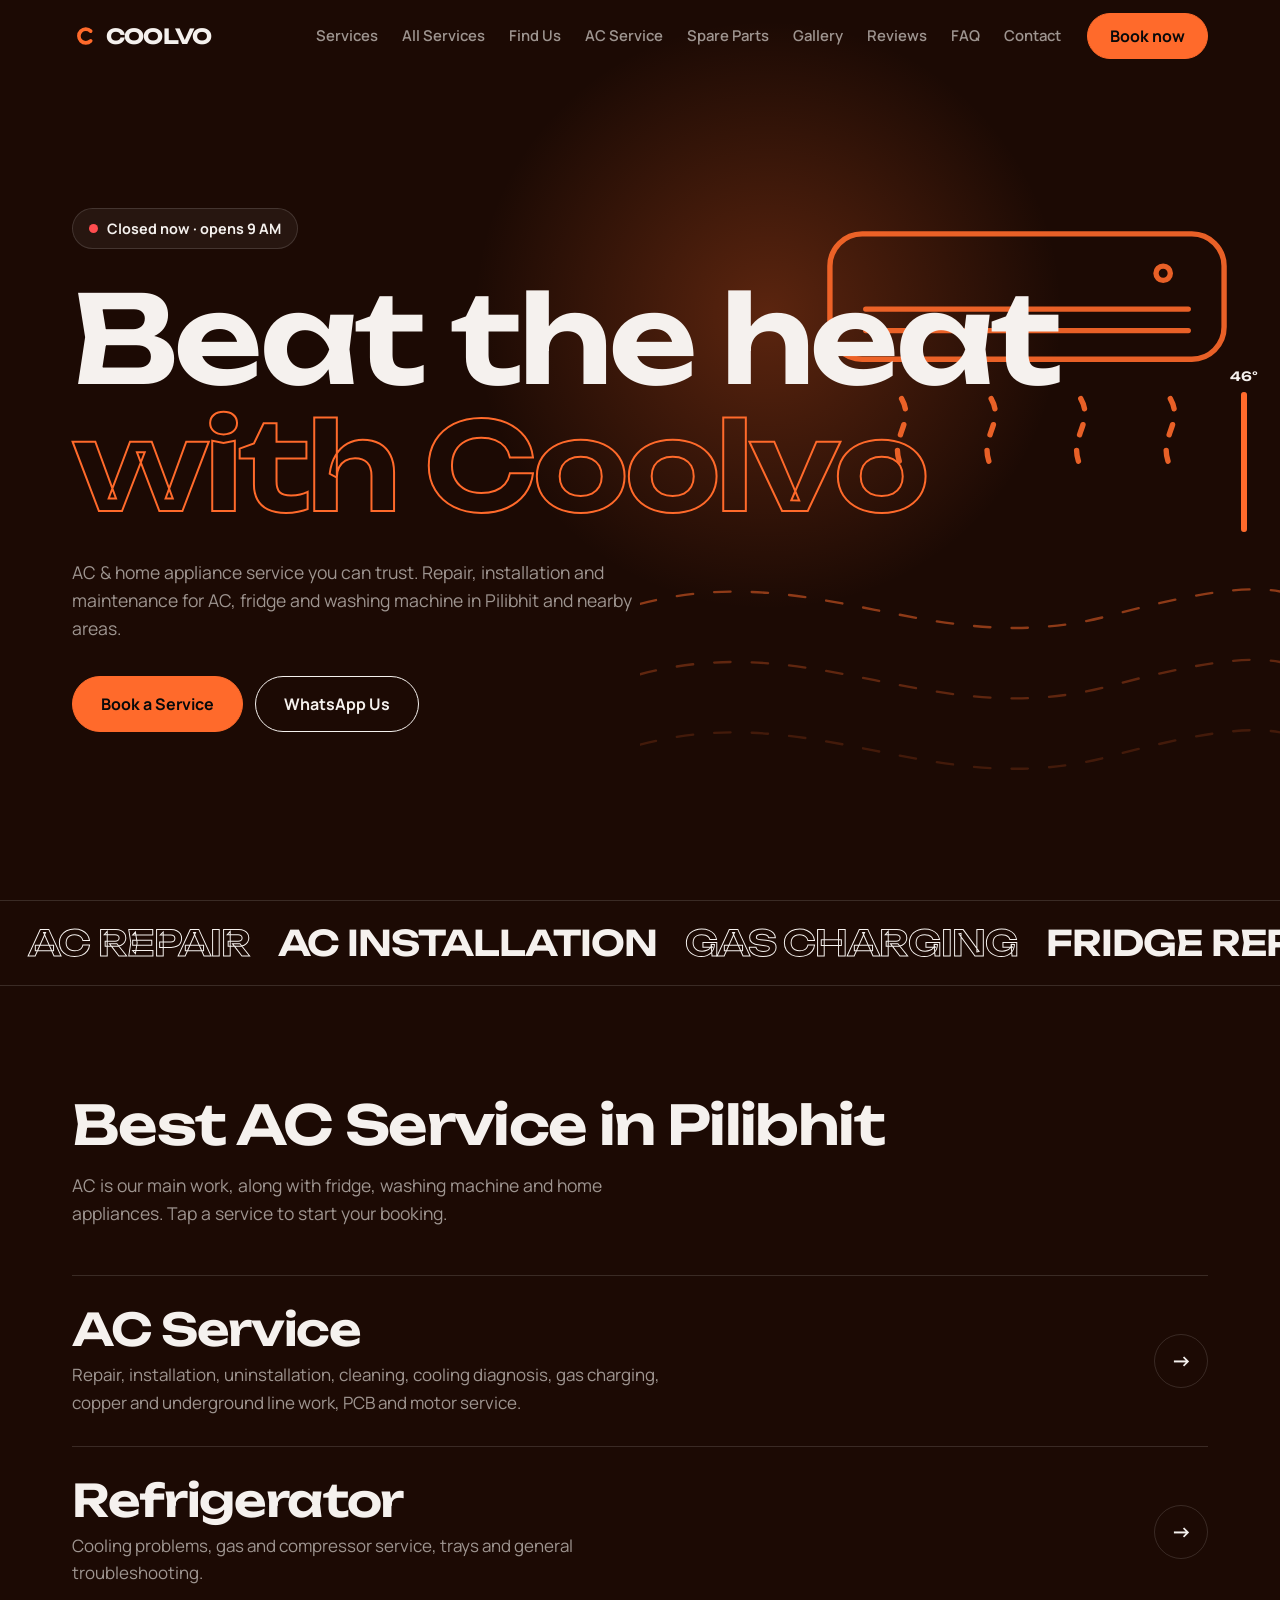
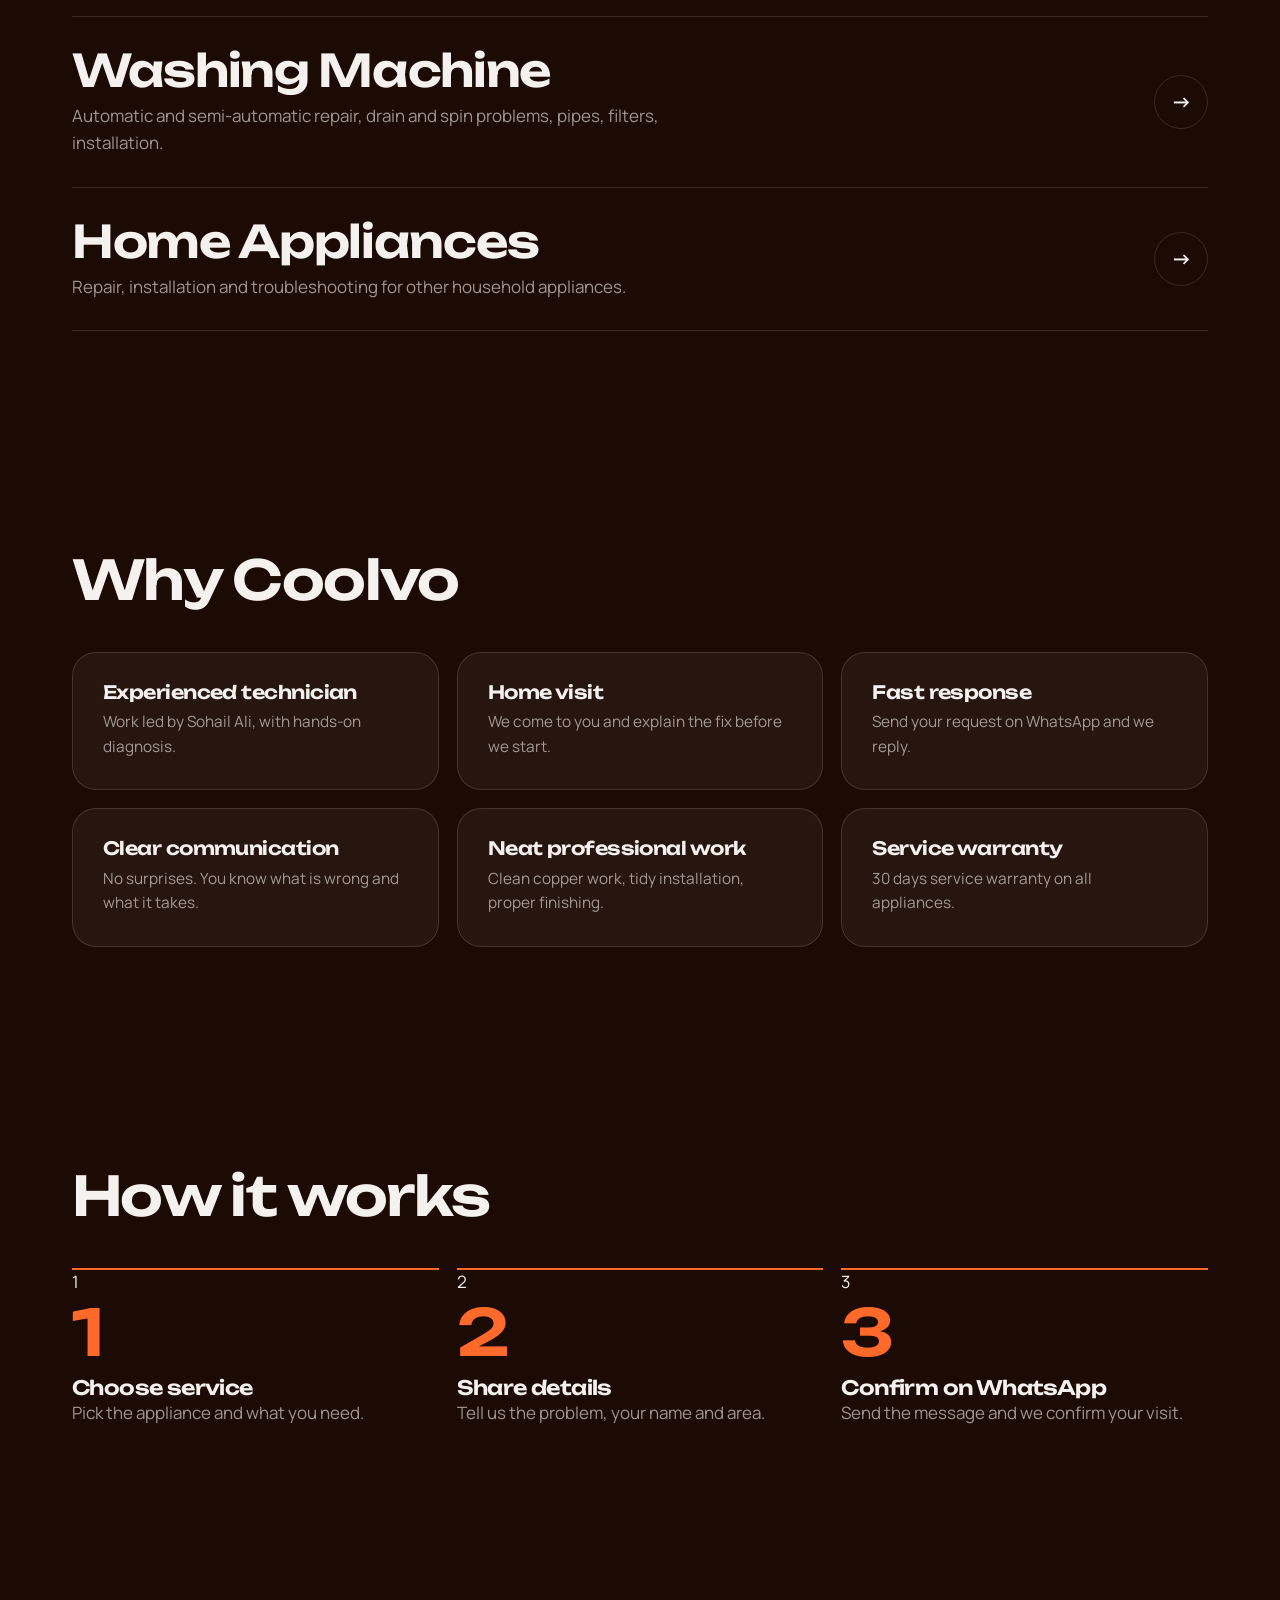
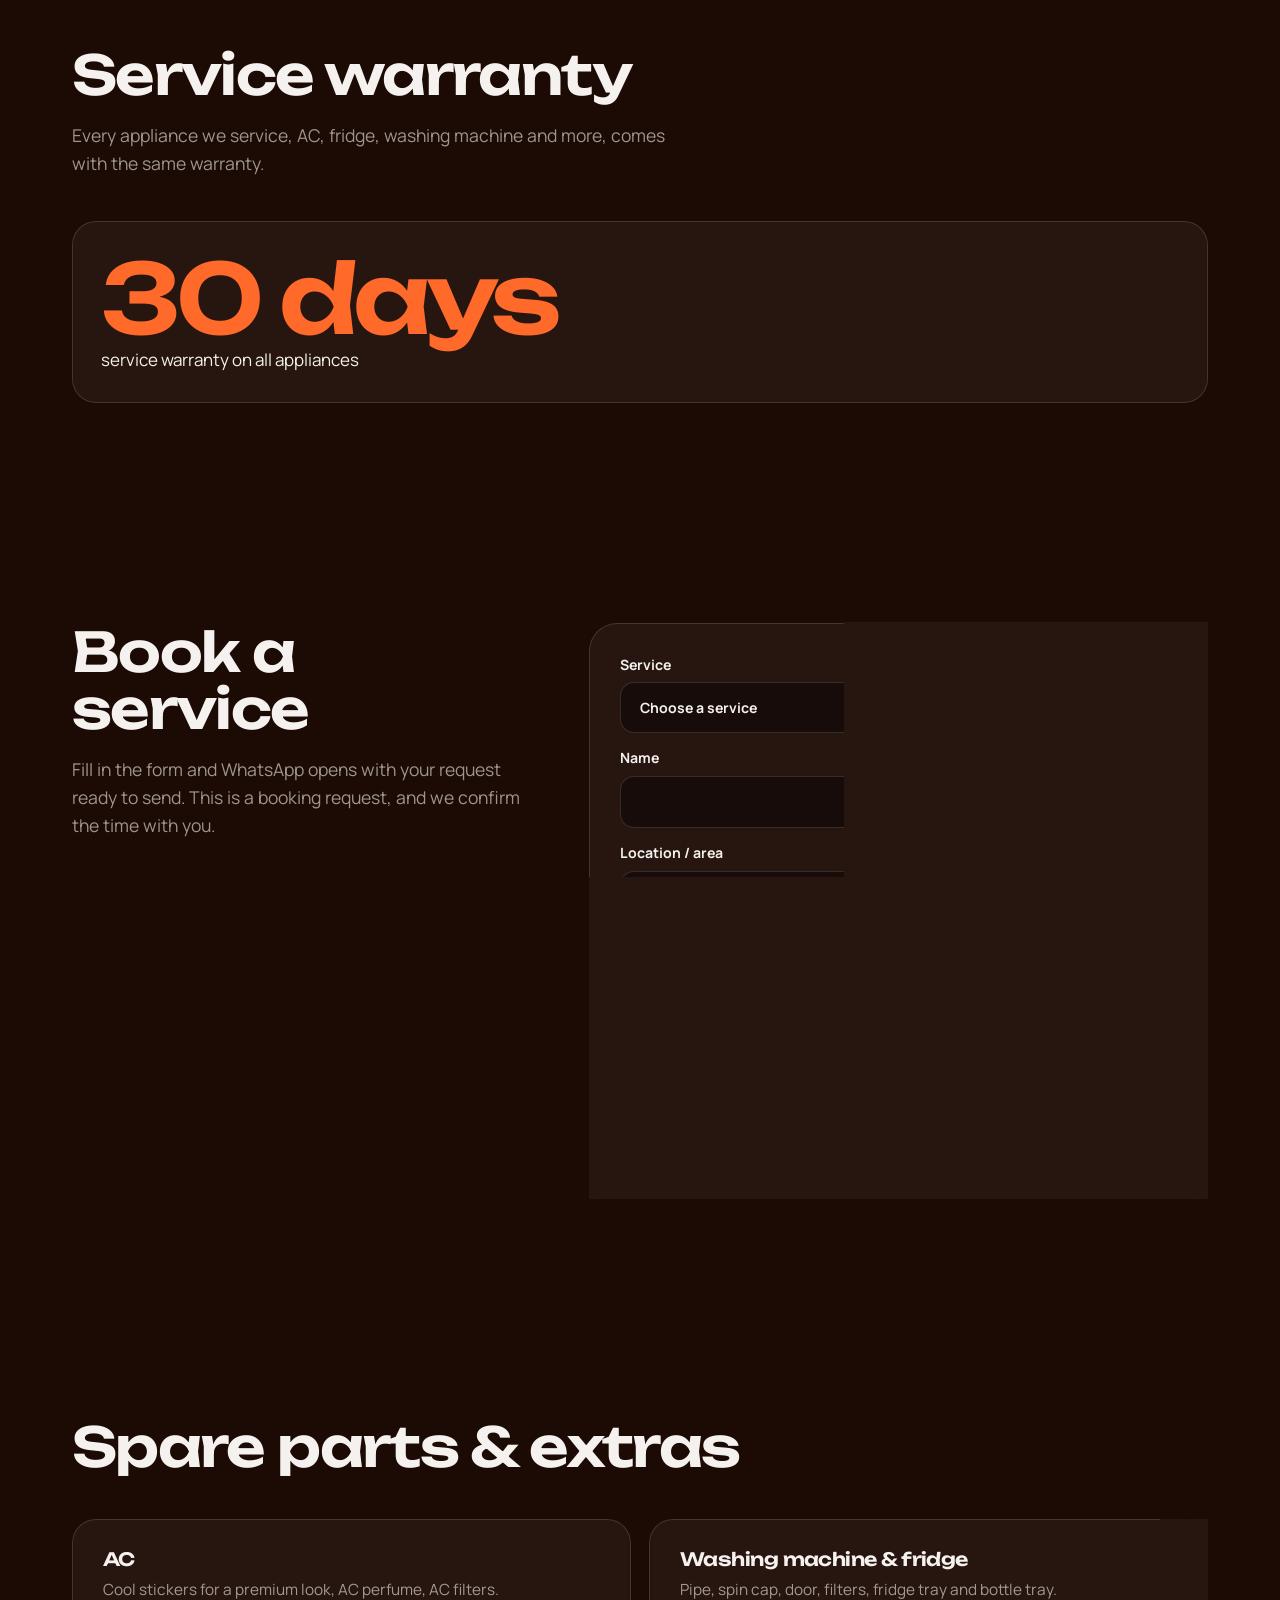
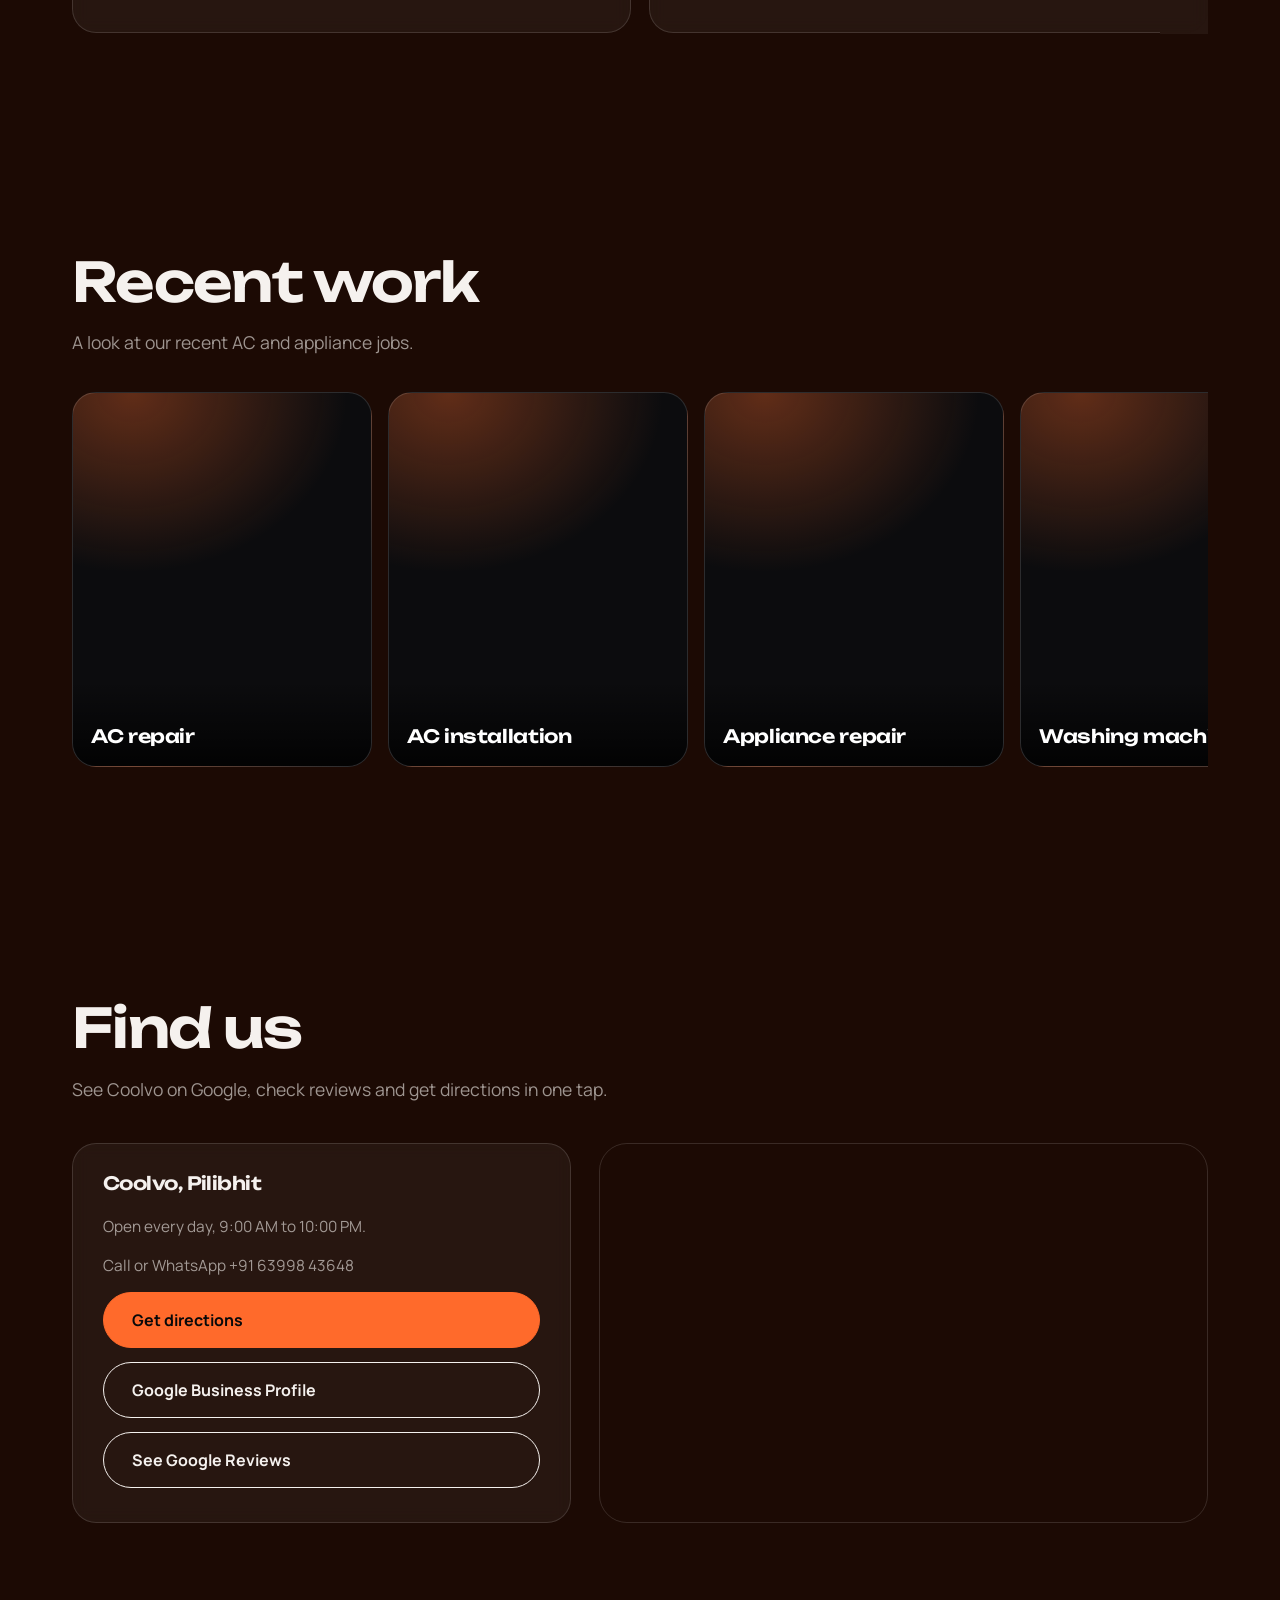
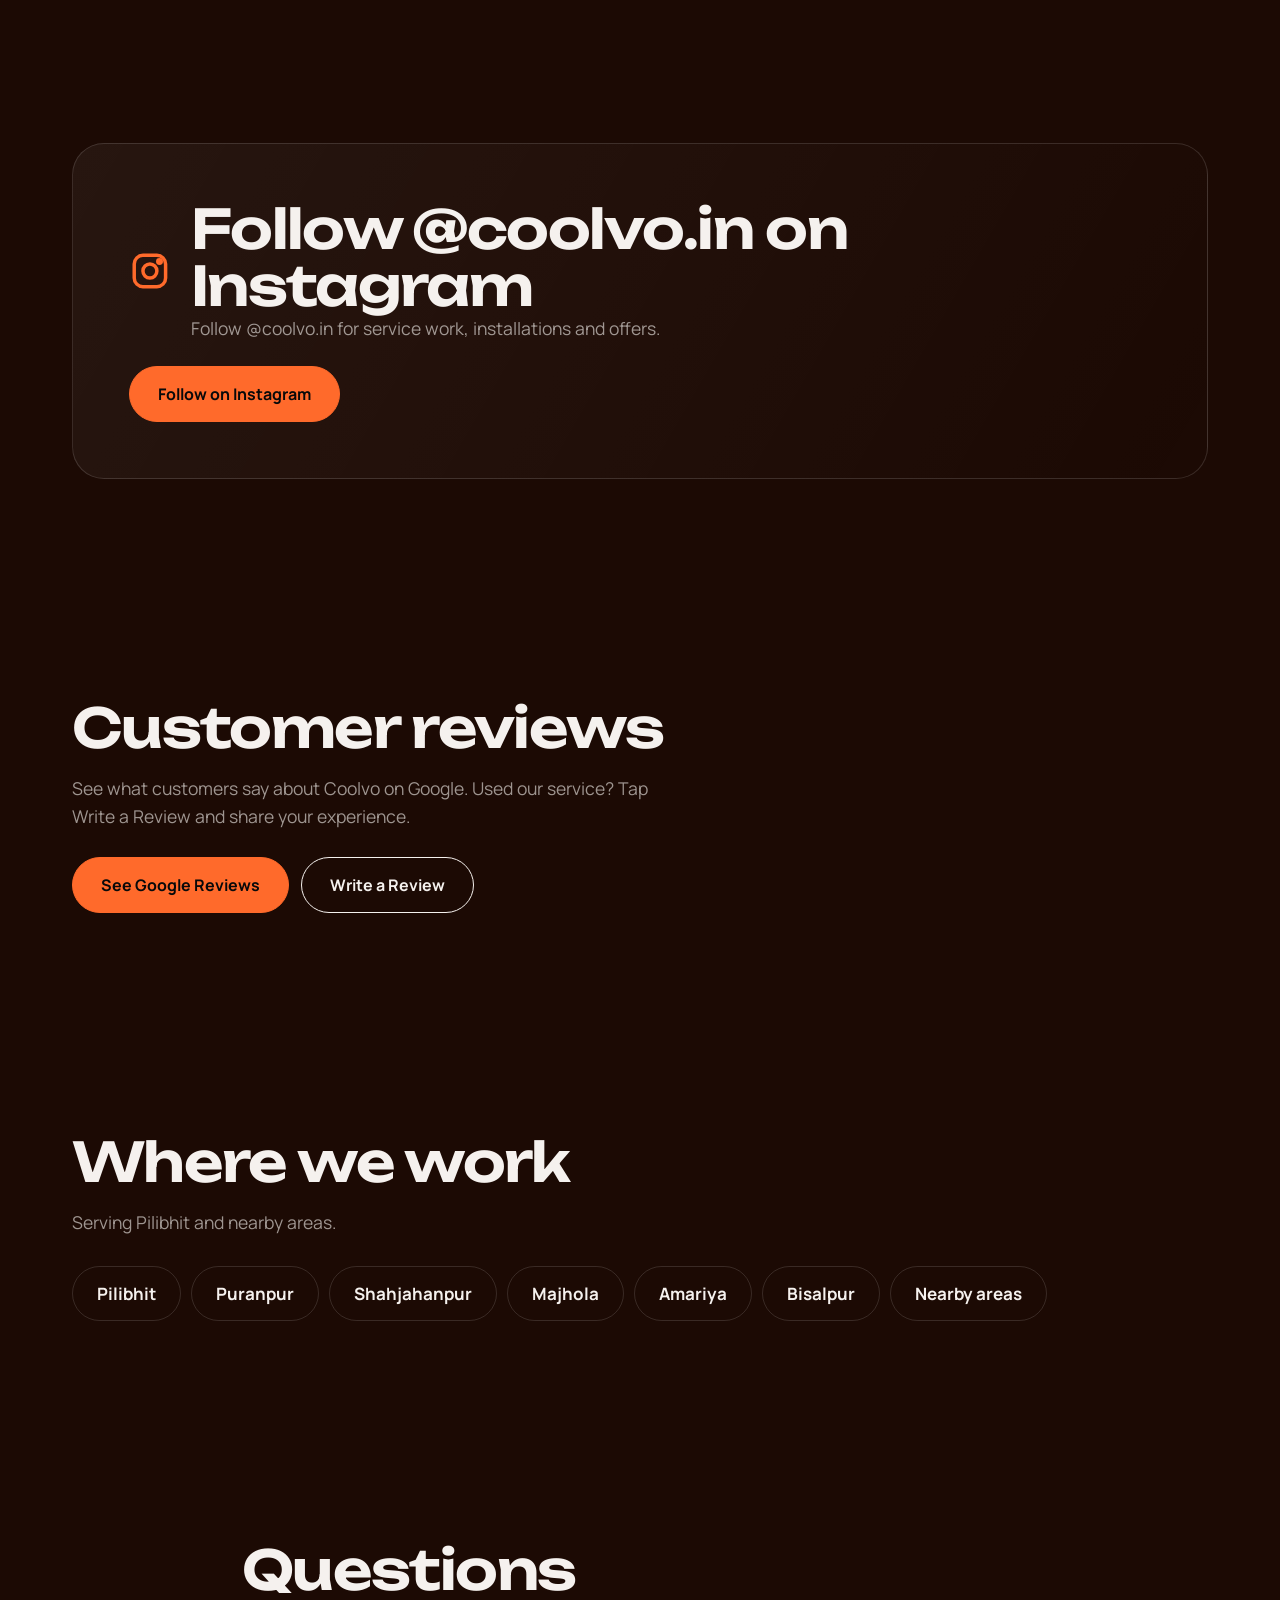
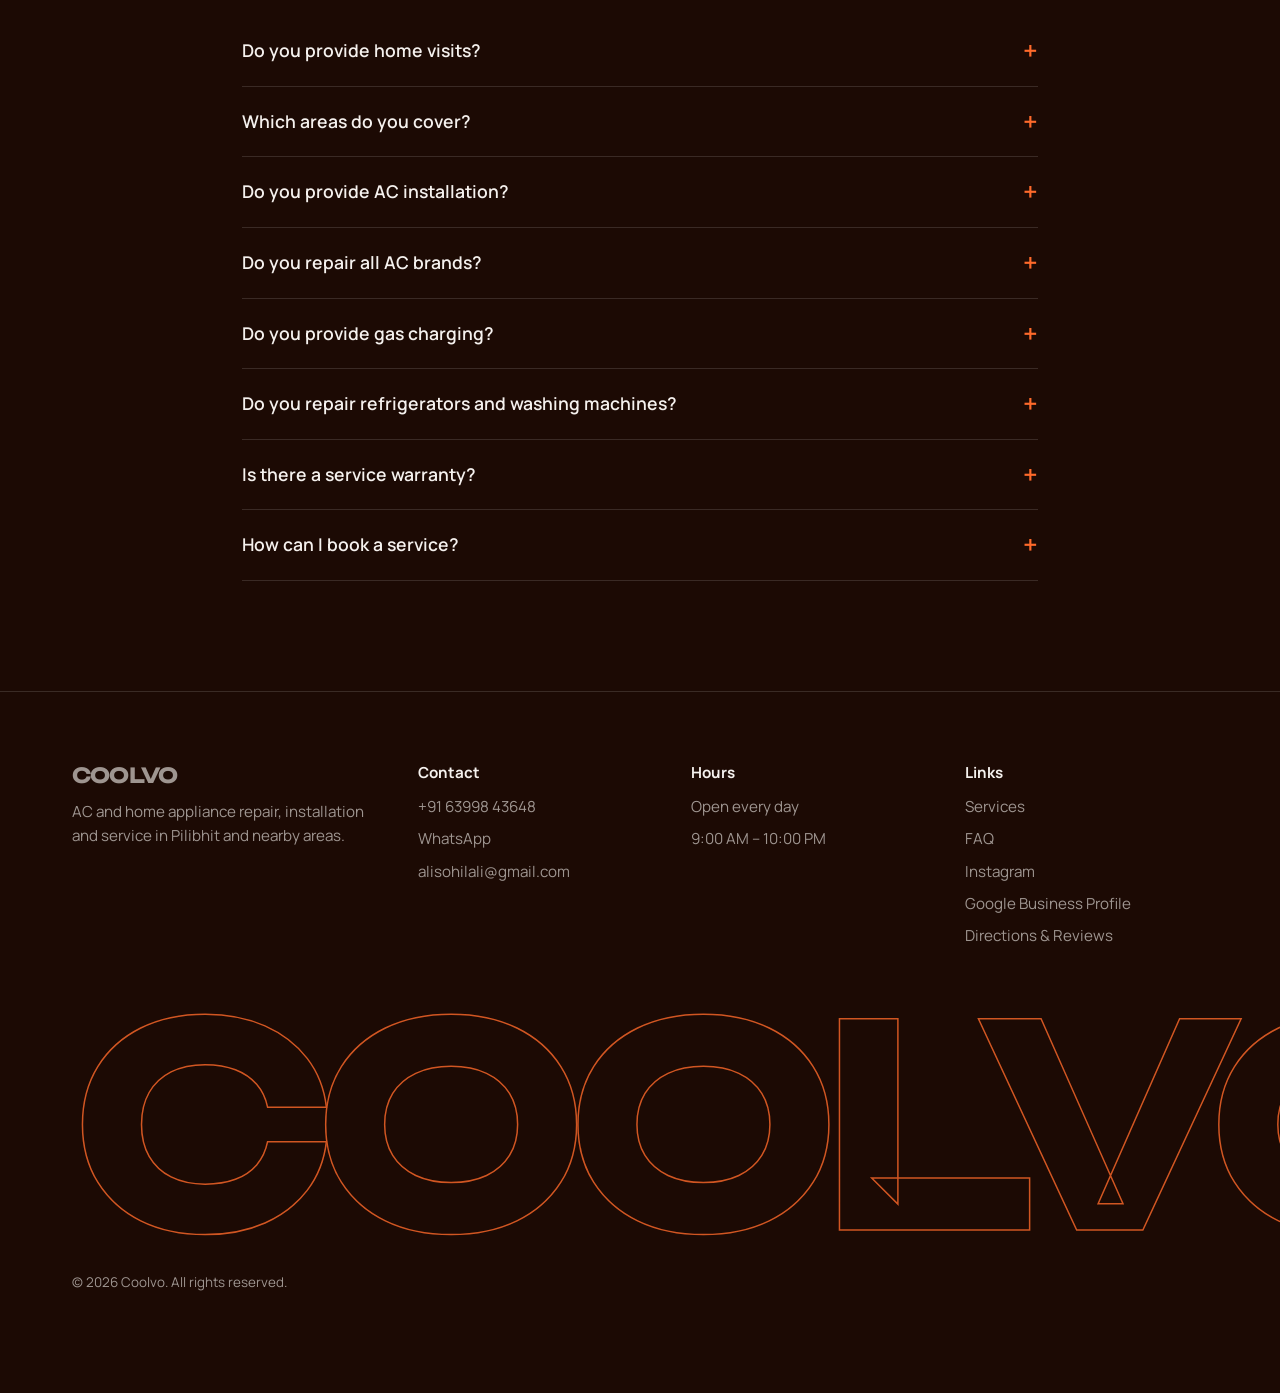
==== commit 2117eaa4: "Add files via upload" ====
--- a/index.html
+++ b/index.html
@@ -11,7 +11,7 @@
 <link rel="icon" href="data:image/svg+xml,%3Csvg xmlns='http://www.w3.org/2000/svg' viewBox='0 0 64 64'%3E%3Crect width='64' height='64' rx='16' fill='%23031621'/%3E%3Cpath d='M44 22a14 14 0 1 0 0 20' fill='none' stroke='%2338d0ff' stroke-width='7' stroke-linecap='round'/%3E%3C/svg%3E">
 <link rel="preconnect" href="https://fonts.googleapis.com"><link rel="preconnect" href="https://fonts.gstatic.com" crossorigin>
 <link href="https://fonts.googleapis.com/css2?family=Manrope:wght@400..800&family=Unbounded:wght@500..800&display=swap" rel="stylesheet">
-<script type="application/ld+json">{"@context":"https://schema.org","@type":"HomeAndConstructionBusiness","name":"Coolvo","url":"https://coolvo.in","telephone":"+916399843648","email":"alisohilali@gmail.com","description":"AC and home appliance repair, installation and service.","areaServed":["Pilibhit","Puranpur","Shahjahanpur","Majhola","Amariya","Bisalpur"],"address":{"@type":"PostalAddress","addressLocality":"Pilibhit","addressRegion":"Uttar Pradesh","addressCountry":"IN"},"openingHoursSpecification":[{"@type":"OpeningHoursSpecification","dayOfWeek":["Saturday","Sunday","Monday","Tuesday","Wednesday","Thursday"],"opens":"09:00","closes":"22:00"}]}</script>
+<script type="application/ld+json">{"@context":"https://schema.org","@type":"HomeAndConstructionBusiness","name":"Coolvo","url":"https://coolvo.in","telephone":"+916399843648","email":"alisohilali@gmail.com","description":"AC and home appliance repair, installation and service.","areaServed":["Pilibhit","Puranpur","Shahjahanpur","Majhola","Amariya","Bisalpur"],"address":{"@type":"PostalAddress","addressLocality":"Pilibhit","addressRegion":"Uttar Pradesh","addressCountry":"IN"},"openingHoursSpecification":[{"@type":"OpeningHoursSpecification","dayOfWeek":["Monday","Tuesday","Wednesday","Thursday","Friday","Saturday","Sunday"],"opens":"09:00","closes":"22:00"}]}</script>
 <style>
 :root{--bg:#1c0a04;--ac:#ff6a2b;--fg:#f5f1ee;--mut:#f5f1ee99;--ln:#ffffff22;--gl:#ffffff0d;
 --d:'Unbounded','Arial Black',system-ui,sans-serif;--b:'Manrope',system-ui,-apple-system,'Segoe UI',Arial,sans-serif}
@@ -149,13 +149,20 @@
 .ig svg{width:44px;height:44px;fill:none;stroke:var(--ac);stroke-width:2}
 .dis{opacity:.55;pointer-events:none}
 @media (max-width:900px){.hu{display:none}.fd{grid-template-columns:1fr}}
+
+.ph{position:relative;padding:0;background:radial-gradient(120% 80% at 20% 0%,color-mix(in srgb,var(--ac) 35%,transparent),transparent 60%),#0c0c0e;border:1px solid var(--ln);display:block}
+.ph img,.ph video{position:absolute;inset:0;width:100%;height:100%;object-fit:cover}
+.ph span{position:absolute;left:0;right:0;bottom:0;padding:44px 18px 18px;font:600 1.15rem var(--d);letter-spacing:-.02em;color:#fff;background:linear-gradient(transparent,#000c)}
+.spot{position:relative;overflow:hidden}
+.spot::before{content:"";position:absolute;inset:0;background:radial-gradient(260px circle at var(--mx,50%) var(--my,0%),color-mix(in srgb,var(--ac) 28%,transparent),transparent 70%);opacity:0;transition:opacity .3s;pointer-events:none}
+.spot:hover::before{opacity:1}
 </style>
 </head>
 <body>
 <div id="prog"></div>
 <header id="hd"><div class="wrap nav">
 <a class="logo" href="#top" aria-label="Coolvo home"><svg viewBox="0 0 64 64" aria-hidden="true"><path d="M46 20a17 17 0 1 0 0 24" fill="none" stroke="var(--ac)" stroke-width="9" stroke-linecap="round"/></svg>COOLVO</a>
-<ul id="mn"><li><a href="#services">Services</a></li><li><a href="#visit">Find Us</a></li><li><a href="#ac">AC Service</a></li><li><a href="#parts">Spare Parts</a></li><li><a href="#gallery">Gallery</a></li><li><a href="#reviews">Reviews</a></li><li><a href="#faq">FAQ</a></li><li><a href="#contact">Contact</a></li></ul>
+<ul id="mn"><li><a href="#services">Services</a></li><li><a href="services.html">All Services</a></li><li><a href="#visit">Find Us</a></li><li><a href="#ac">AC Service</a></li><li><a href="#parts">Spare Parts</a></li><li><a href="#gallery">Gallery</a></li><li><a href="#reviews">Reviews</a></li><li><a href="#faq">FAQ</a></li><li><a href="#contact">Contact</a></li></ul>
 <a class="btn p" href="#book">Book now</a><button class="mb" aria-expanded="false" aria-controls="mn">Menu</button></div></header>
 <div class="gauge" aria-hidden="true"><span id="tmp">46°</span><i></i></div>
 
@@ -173,7 +180,7 @@
 <div class="mq" aria-hidden="true"><div><span>AC REPAIR</span>AC INSTALLATION<span>GAS CHARGING</span>FRIDGE REPAIR<span>WASHING MACHINE</span>COPPER PIPING<span>AC REPAIR</span>AC INSTALLATION<span>GAS CHARGING</span>FRIDGE REPAIR<span>WASHING MACHINE</span>COPPER PIPING</div></div>
 
 <section id="services"><div class="wrap rv">
-<h2>What we fix</h2><p class="lead">AC is our main work. Tap a service to start your booking.</p>
+<h2>Best AC Service in Pilibhit</h2><p class="lead">AC is our main work, along with fridge, washing machine and home appliances. Tap a service to start your booking.</p>
 <div class="rows sg">
 <a class="rw" id="ac" href="#book" data-service="AC repair"><h3>AC Service</h3><b>→</b><p>Repair, installation, uninstallation, cleaning, cooling diagnosis, gas charging, copper and underground line work, PCB and motor service.</p></a>
 <a class="rw" href="#book" data-service="Refrigerator repair"><h3>Refrigerator</h3><b>→</b><p>Cooling problems, gas and compressor service, trays and general troubleshooting.</p></a>
@@ -211,20 +218,20 @@
 <section id="parts"><div class="wrap rv"><h2>Spare parts &amp; extras</h2>
 <div class="g3 sg" style="grid-template-columns:repeat(2,1fr)"><div class="pn"><h3>AC</h3><p>Cool stickers for a premium look, AC perfume, AC filters.</p></div><div class="pn"><h3>Washing machine &amp; fridge</h3><p>Pipe, spin cap, door, filters, fridge tray and bottle tray.</p></div></div></div></section>
 
-<section id="gallery"><div class="wrap rv"><h2>Recent work</h2><p class="lead">Temporary illustrations for now. Real Coolvo photos are coming soon.</p></div>
-<!-- Replace tile text with: <img src="assets/gallery-1.webp" alt="..." loading="lazy"> -->
-<div class="wrap"><div class="gl"><div class="ph"><svg viewBox="0 0 200 160" aria-hidden="true"><rect x="20" y="40" width="160" height="56" rx="14"/><path d="M36 70h128M40 118c8 10-8 16 0 26M100 118c8 10-8 16 0 26M160 118c8 10-8 16 0 26" stroke-dasharray="5 8"/></svg>AC repair</div><div class="ph"><svg viewBox="0 0 200 160" aria-hidden="true"><circle cx="100" cy="70" r="44"/><path d="M100 70l26-22M100 30v8M60 70h8M132 70h8"/><path d="M20 140h160" /><path d="M20 128h160" stroke-dasharray="2 10"/></svg>AC installation</div><div class="ph"><svg viewBox="0 0 200 160" aria-hidden="true"><rect x="58" y="12" width="84" height="136" rx="10"/><path d="M58 62h84M72 30v18M72 78v28"/></svg>Appliance repair</div><div class="ph"><svg viewBox="0 0 200 160" aria-hidden="true"><rect x="42" y="14" width="116" height="132" rx="12"/><circle cx="100" cy="88" r="36"/><circle cx="100" cy="88" r="20"/><path d="M58 34h12M82 34h12"/></svg>Washing machine</div></div></div></section>
+<section id="gallery"><div class="wrap rv"><h2>Recent work</h2><p class="lead">A look at our recent AC and appliance jobs.</p></div>
+<!-- Put real photos in the assets folder as work-1.jpg ... work-4.jpg. A video tile: <figure class="ph"><video src="assets/work.mp4" muted loop playsinline autoplay></video><span>Title</span></figure> -->
+<div class="wrap"><div class="gl"><figure class="ph"><img src="assets/work-1.jpg" alt="AC repair by Coolvo technician" loading="lazy" onerror="this.remove()"><span>AC repair</span></figure><figure class="ph"><img src="assets/work-2.jpg" alt="AC installation by Coolvo" loading="lazy" onerror="this.remove()"><span>AC installation</span></figure><figure class="ph"><img src="assets/work-3.jpg" alt="Home appliance repair" loading="lazy" onerror="this.remove()"><span>Appliance repair</span></figure><figure class="ph"><img src="assets/work-4.jpg" alt="Washing machine repair" loading="lazy" onerror="this.remove()"><span>Washing machine</span></figure></div></div></section>
 
 <section id="visit"><div class="wrap rv"><h2>Find us</h2><p class="lead">See Coolvo on Google, check reviews and get directions in one tap.</p>
-<div class="fd"><div class="pn"><h3>Coolvo, Pilibhit</h3><p>Open 9:00 AM to 10:00 PM. Closed on Friday.</p><p>Call or WhatsApp +91 63998 43648</p>
+<div class="fd"><div class="pn"><h3>Coolvo, Pilibhit</h3><p>Open every day, 9:00 AM to 10:00 PM.</p><p>Call or WhatsApp +91 63998 43648</p>
 <a class="btn p" href="https://maps.app.goo.gl/mkUB1QL9fxYwLsNU9?g_st=ic" target="_blank" rel="noopener">Get directions</a>
 <a class="btn" href="https://share.google/VZGK87YvXFyCwy6eX" target="_blank" rel="noopener">Google Business Profile</a>
 <a class="btn" href="https://maps.app.goo.gl/mkUB1QL9fxYwLsNU9?g_st=ic" target="_blank" rel="noopener">See Google Reviews</a></div>
 <iframe title="Coolvo location on Google Maps" loading="lazy" referrerpolicy="no-referrer-when-downgrade" src="https://www.google.com/maps?q=Coolvo+Pilibhit&amp;output=embed"></iframe></div></div></section>
 
-<section id="insta"><div class="wrap rv"><div class="ig"><div style="display:flex;gap:20px;align-items:center"><svg viewBox="0 0 24 24" aria-hidden="true"><rect x="3" y="3" width="18" height="18" rx="5"/><circle cx="12" cy="12" r="4"/><circle cx="17.5" cy="6.5" r="1" fill="currentColor"/></svg><div><h2 style="margin:0">Follow Coolvo on Instagram</h2><p class="lead">Service work, installations and offers. Send us a message anytime.</p></div></div><a class="btn p" data-ig href="#" target="_blank" rel="noopener">Follow on Instagram</a></div></div></section>
-
-<section id="reviews"><div class="wrap rv"><h2>Customer reviews</h2><p class="lead">See what customers say about Coolvo on Google.</p><p style="margin-top:26px"><a class="btn" href="https://maps.app.goo.gl/mkUB1QL9fxYwLsNU9?g_st=ic" target="_blank" rel="noopener">See Google Reviews</a></p></div></section>
+<section id="insta"><div class="wrap rv"><div class="ig"><div style="display:flex;gap:20px;align-items:center"><svg viewBox="0 0 24 24" aria-hidden="true"><rect x="3" y="3" width="18" height="18" rx="5"/><circle cx="12" cy="12" r="4"/><circle cx="17.5" cy="6.5" r="1" fill="currentColor"/></svg><div><h2 style="margin:0">Follow @coolvo.in on Instagram</h2><p class="lead">Follow @coolvo.in for service work, installations and offers.</p></div></div><a class="btn p" data-ig href="#" target="_blank" rel="noopener">Follow on Instagram</a></div></div></section>
+
+<section id="reviews"><div class="wrap rv"><h2>Customer reviews</h2><p class="lead">See what customers say about Coolvo on Google. Used our service? Tap Write a Review and share your experience.</p><p style="margin-top:26px" class="row"><a class="btn p" href="https://maps.app.goo.gl/mkUB1QL9fxYwLsNU9?g_st=ic" target="_blank" rel="noopener">See Google Reviews</a><a class="btn" href="https://maps.app.goo.gl/mkUB1QL9fxYwLsNU9?g_st=ic" target="_blank" rel="noopener">Write a Review</a></p></div></section>
 
 <section><div class="wrap rv"><h2>Where we work</h2><p class="lead">Serving Pilibhit and nearby areas.</p>
 <div class="ar sg"><span>Pilibhit</span><span>Puranpur</span><span>Shahjahanpur</span><span>Majhola</span><span>Amariya</span><span>Bisalpur</span><span>Nearby areas</span></div></div></section>
@@ -243,7 +250,7 @@
 <footer id="contact"><div class="wrap">
 <div class="cols"><div><a class="logo" href="#top">COOLVO</a><p style="margin-top:12px">AC and home appliance repair, installation and service in Pilibhit and nearby areas.</p></div>
 <div><h3>Contact</h3><ul><li><a href="tel:+916399843648">+91 63998 43648</a></li><li><a data-wa href="#">WhatsApp</a></li><li><a href="mailto:alisohilali@gmail.com">alisohilali@gmail.com</a></li></ul></div>
-<div><h3>Hours</h3><ul><li>9:00 AM – 10:00 PM</li><li>Closed on Friday</li></ul></div>
+<div><h3>Hours</h3><ul><li>Open every day</li><li>9:00 AM – 10:00 PM</li></ul></div>
 <div><h3>Links</h3><ul><li><a href="#services">Services</a></li><li><a href="#faq">FAQ</a></li><li><a data-ig href="#" target="_blank" rel="noopener">Instagram</a></li><li><a href="https://share.google/VZGK87YvXFyCwy6eX" target="_blank" rel="noopener">Google Business Profile</a></li><li><a href="https://maps.app.goo.gl/mkUB1QL9fxYwLsNU9?g_st=ic" target="_blank" rel="noopener">Directions &amp; Reviews</a></li></ul></div></div>
 <div class="big" aria-hidden="true">COOLVO</div>
 <p class="cp">© <span id="yr">2026</span> Coolvo. All rights reserved.</p></div></footer>
@@ -253,7 +260,7 @@
 <script>
 const WA="916399843648",wa=t=>"https://wa.me/"+WA+(t?"?text="+encodeURIComponent(t):""),$=s=>document.querySelector(s),$$=s=>document.querySelectorAll(s);
 $$("[data-wa]").forEach(a=>{a.href=wa("Hello Coolvo, I need help with a service.");a.target="_blank";a.rel="noopener"});
-const IG="";/* put your Instagram profile link here, e.g. https://instagram.com/yourhandle */
+const IG="https://www.instagram.com/coolvo.in/";/* put your Instagram profile link here, e.g. https://instagram.com/yourhandle */
 $$("[data-ig]").forEach(a=>{if(IG){a.href=IG}else{a.removeAttribute("href");a.classList.add("dis");a.setAttribute("aria-disabled","true");if(a.classList.contains("btn"))a.textContent="Instagram link coming soon"}});
 $("#yr").textContent=new Date().getFullYear();
 $("#bf").addEventListener("submit",e=>{e.preventDefault();const f=new FormData(e.target);
@@ -261,9 +268,10 @@
 const mb=$(".mb"),mn=$("#mn");mb.onclick=()=>{mb.setAttribute("aria-expanded",mn.classList.toggle("open"))};
 mn.onclick=e=>{if(e.target.tagName=="A"){mn.classList.remove("open");mb.setAttribute("aria-expanded",false)}};
 $$("[data-service]").forEach(a=>a.addEventListener("click",()=>{$("select[name=service]").value=a.dataset.service}));
+const qs=new URLSearchParams(location.search).get("service");if(qs){const sel=$("select[name=service]");[...sel.options].forEach(o=>{if(o.text==qs)sel.value=qs})}
 // open badge (IST)
-(()=>{const n=new Date(new Date().toLocaleString("en-US",{timeZone:"Asia/Kolkata"})),fri=n.getDay()==5,o=!fri&&n.getHours()>=9&&n.getHours()<22,el=$("#open");
-el.textContent=o?"Open now · until 10 PM":fri?"Closed today (Friday) · opens Saturday 9 AM":"Closed now · opens 9 AM";el.classList.toggle("off",!o)})();
+(()=>{const n=new Date(new Date().toLocaleString("en-US",{timeZone:"Asia/Kolkata"})),o=n.getHours()>=9&&n.getHours()<22,el=$("#open");
+el.textContent=o?"Open now · every day till 10 PM":"Closed now · opens 9 AM";el.classList.toggle("off",!o)})();
 // headline words
 const h1=$(".hero h1");h1.innerHTML=h1.innerHTML.replace(/<span class="o">(.*?)<\/span>/,"$1").split(" ").map((w,i)=>'<span class="w'+(i>2?' o':'')+'" style="--i:'+i+'">'+w+'</span>').join(" ");
 $$(".sg").forEach(g=>[...g.children].forEach((c,i)=>c.style.setProperty("--i",i)));
@@ -276,6 +284,9 @@
 addEventListener("scroll",sc,{passive:true});sc();tp.onclick=()=>scrollTo({top:0});
 // pointer glow
 const hero=$(".hero");hero.addEventListener("pointermove",e=>{const r=hero.getBoundingClientRect();hero.style.setProperty("--x",(e.clientX-r.left)+"px");hero.style.setProperty("--y",(e.clientY-r.top)+"px")});
+// card spotlight + magnetic buttons
+$$(".pn,.rw").forEach(c=>{c.classList.add("spot");c.addEventListener("pointermove",e=>{const r=c.getBoundingClientRect();c.style.setProperty("--mx",e.clientX-r.left+"px");c.style.setProperty("--my",e.clientY-r.top+"px")})});
+if(matchMedia("(hover:hover)").matches&&!matchMedia("(prefers-reduced-motion:reduce)").matches)$$(".btn.p").forEach(b=>{b.addEventListener("pointermove",e=>{const r=b.getBoundingClientRect();b.style.transform="translate("+(e.clientX-r.left-r.width/2)*.18+"px,"+(e.clientY-r.top-r.height/2)*.28+"px)"});b.addEventListener("pointerleave",()=>b.style.transform="")});
 // reveal + count-up
 const red=matchMedia("(prefers-reduced-motion:reduce)").matches,io=new IntersectionObserver(es=>es.forEach(x=>{if(x.isIntersecting){x.target.classList.add("in");io.unobserve(x.target)}}),{threshold:.15});
 $$(".rv").forEach(el=>io.observe(el));
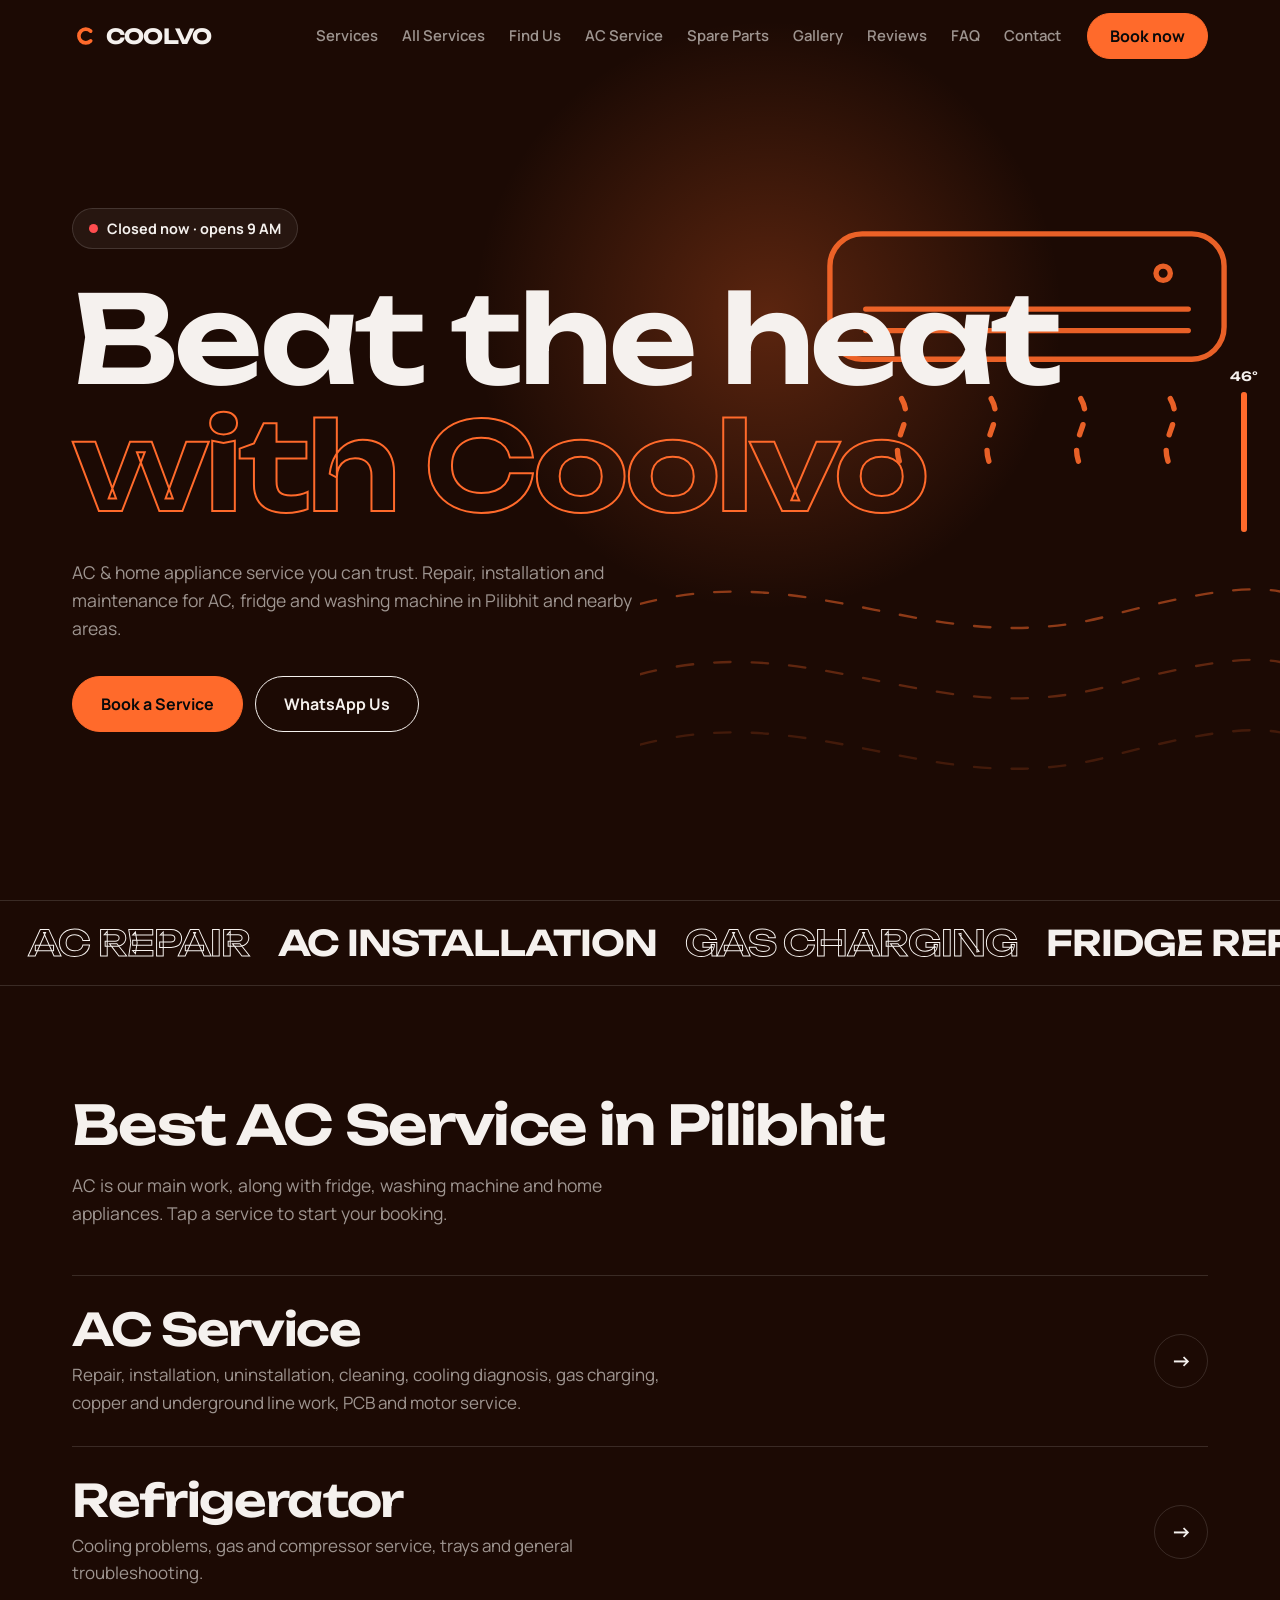
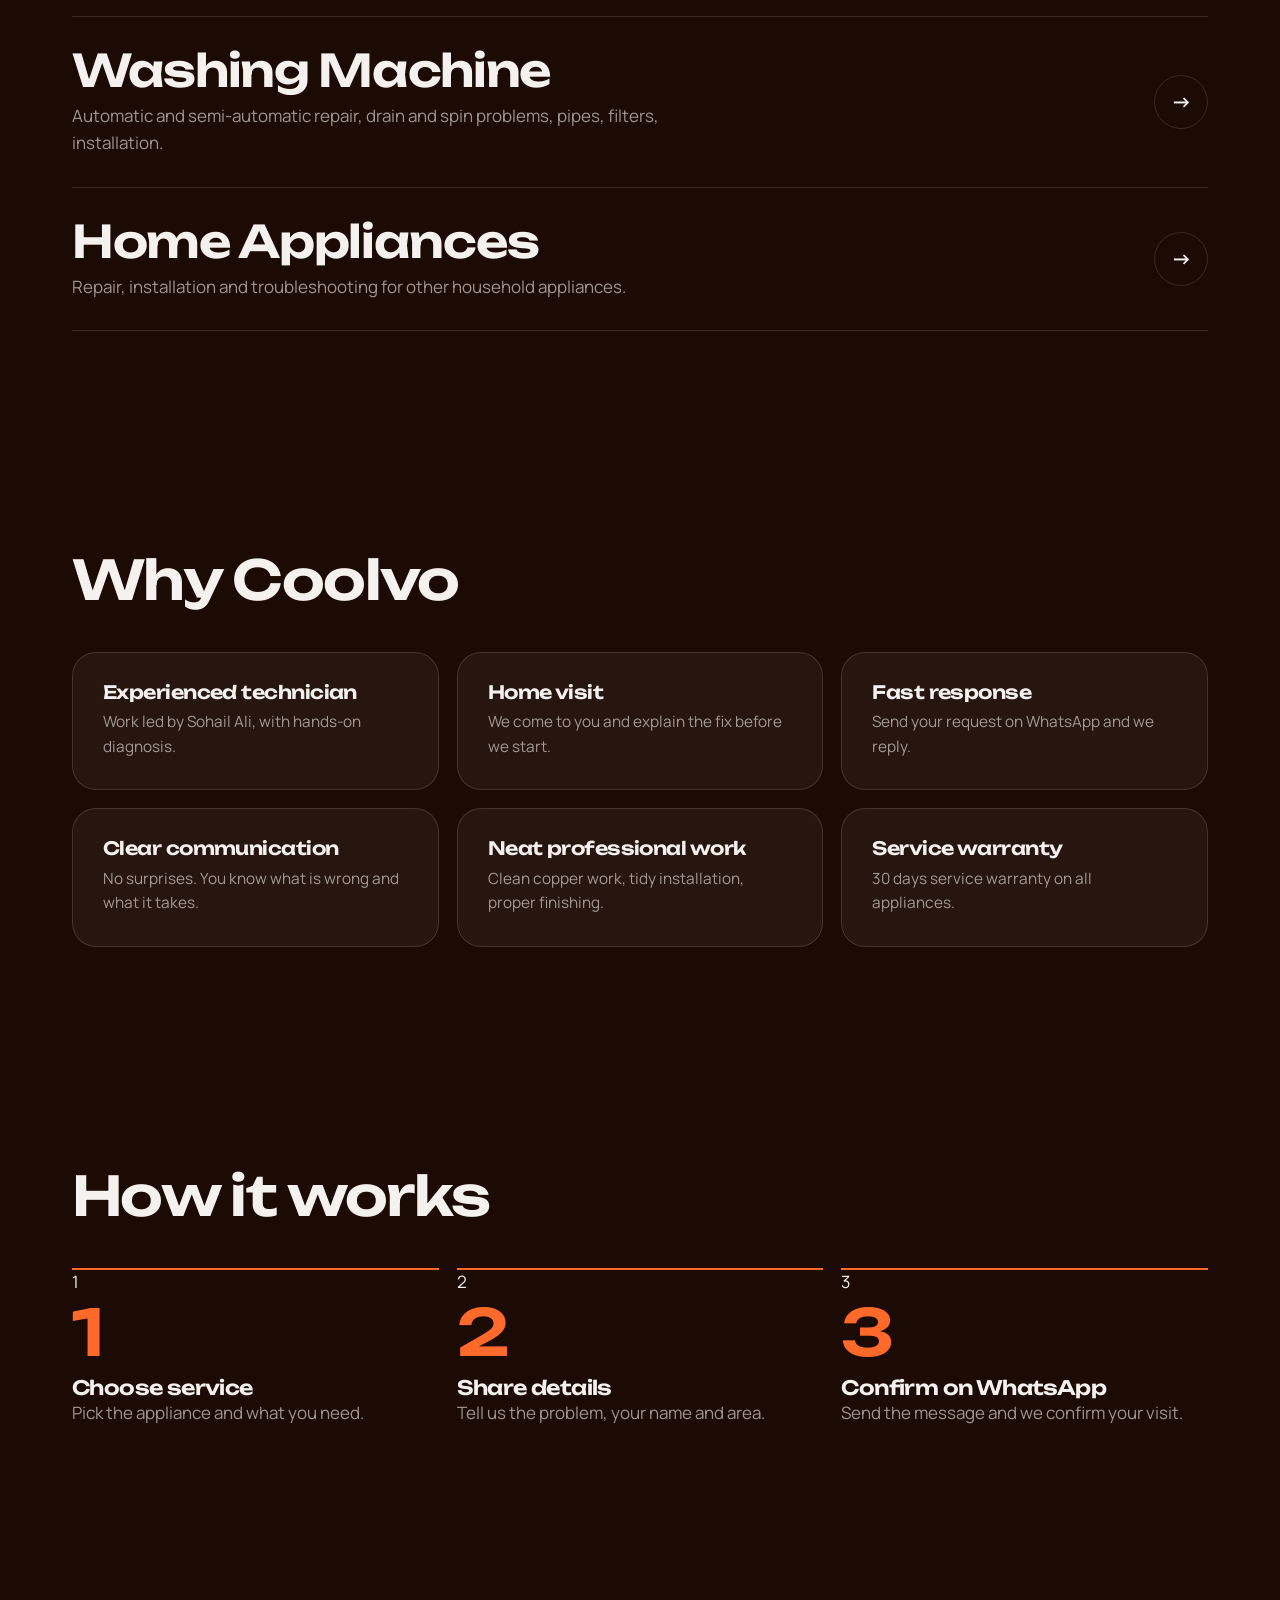
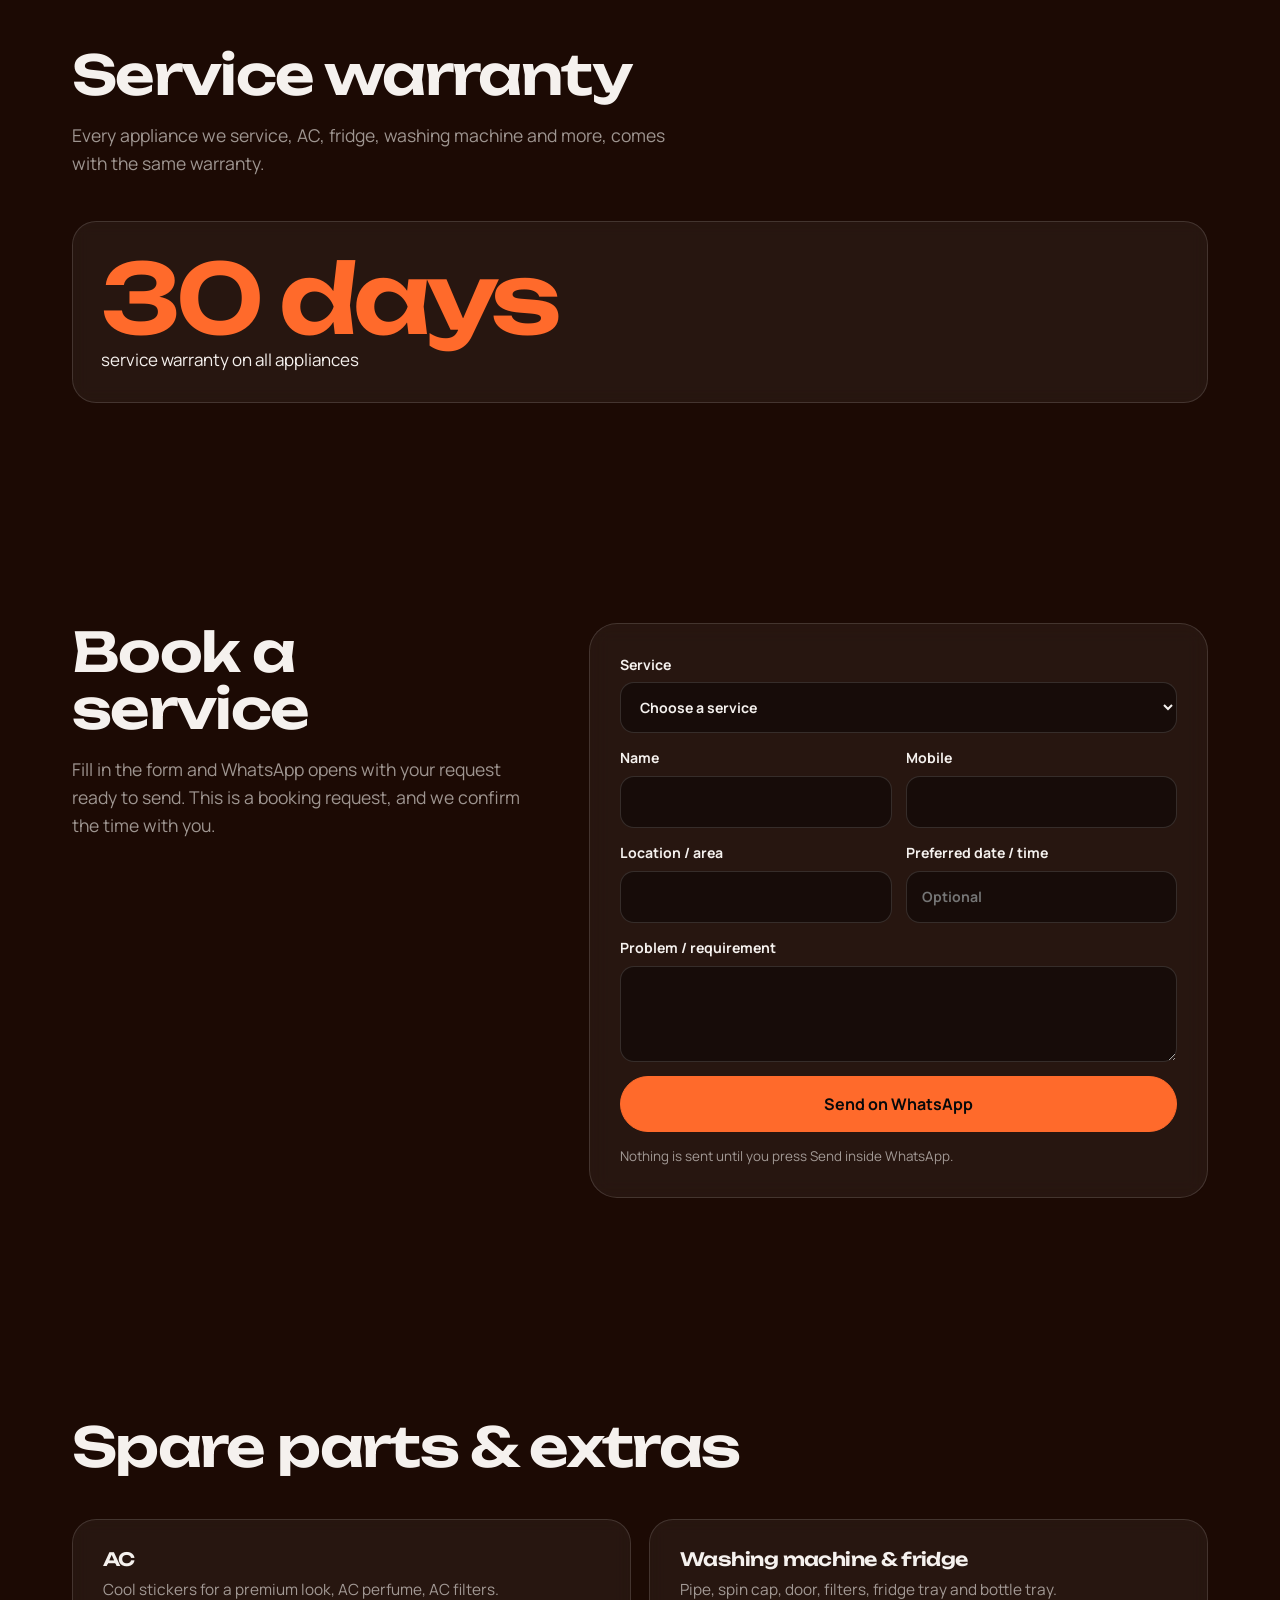
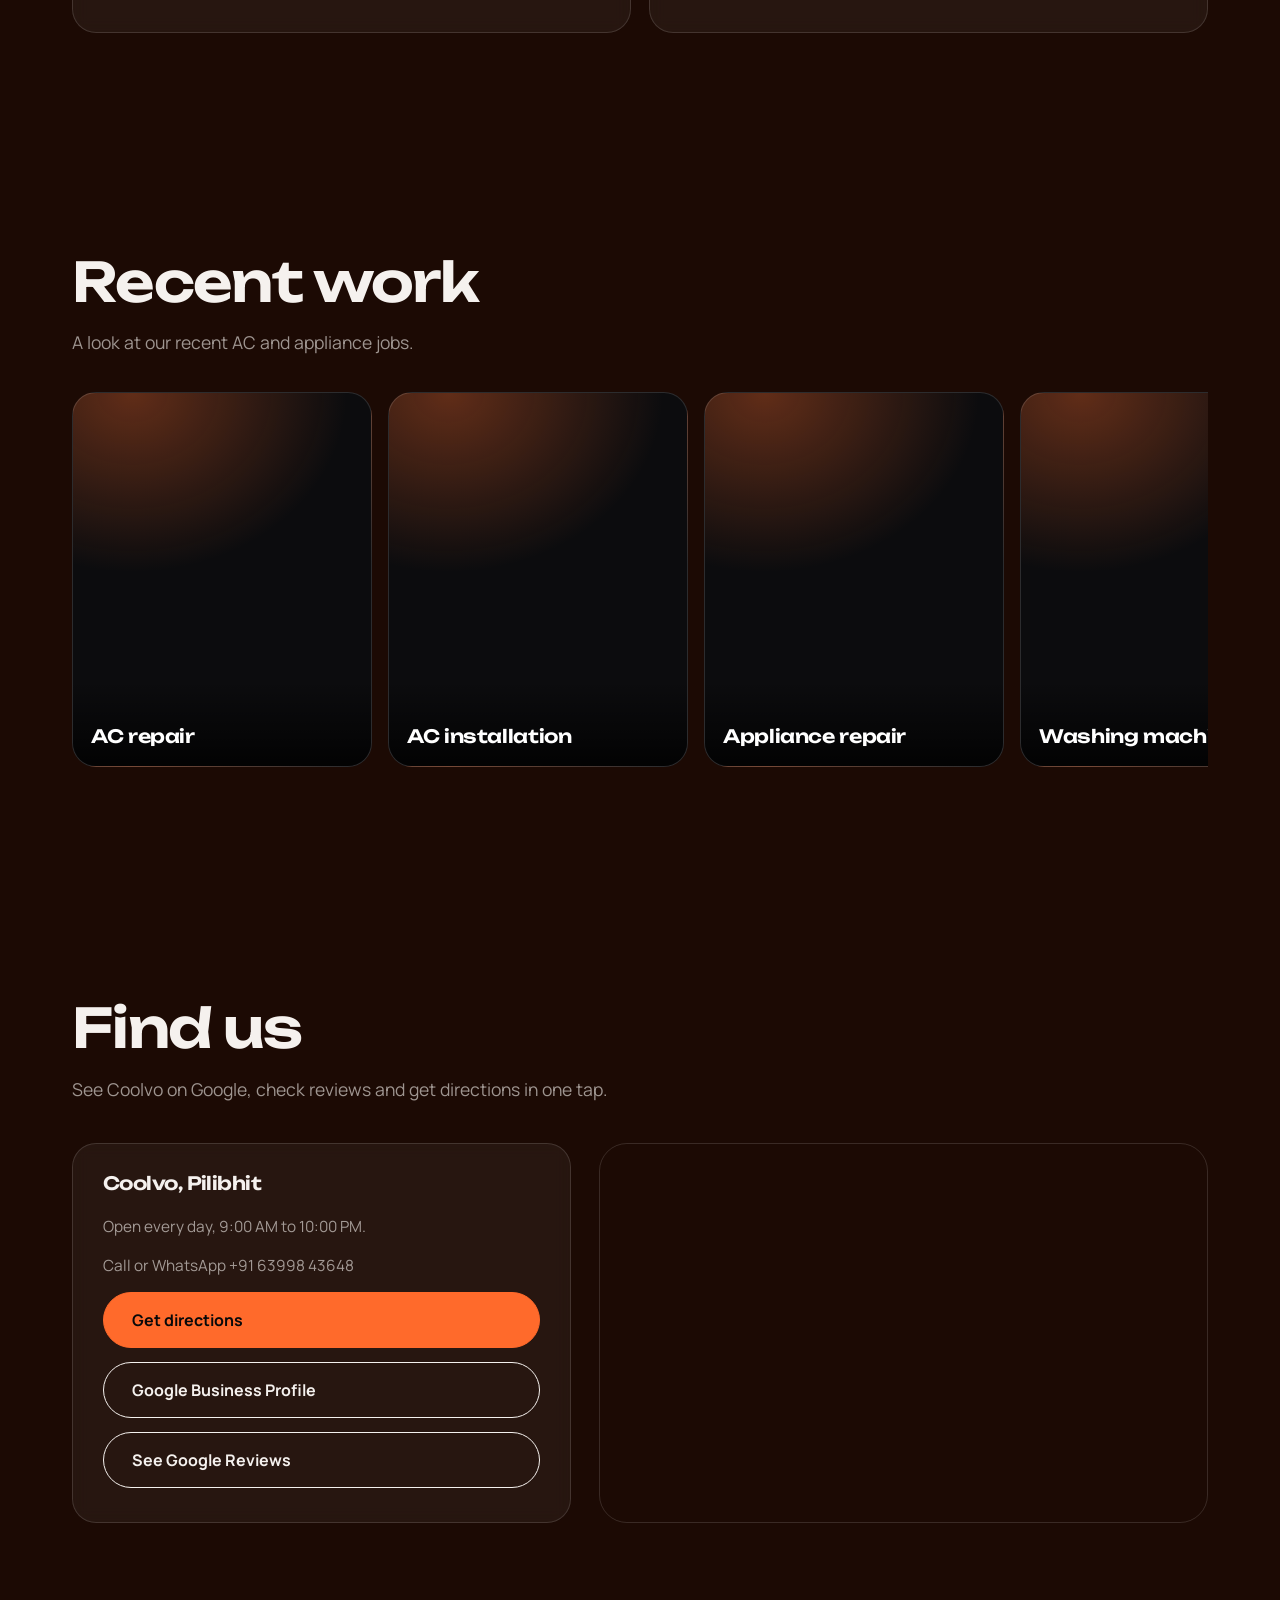
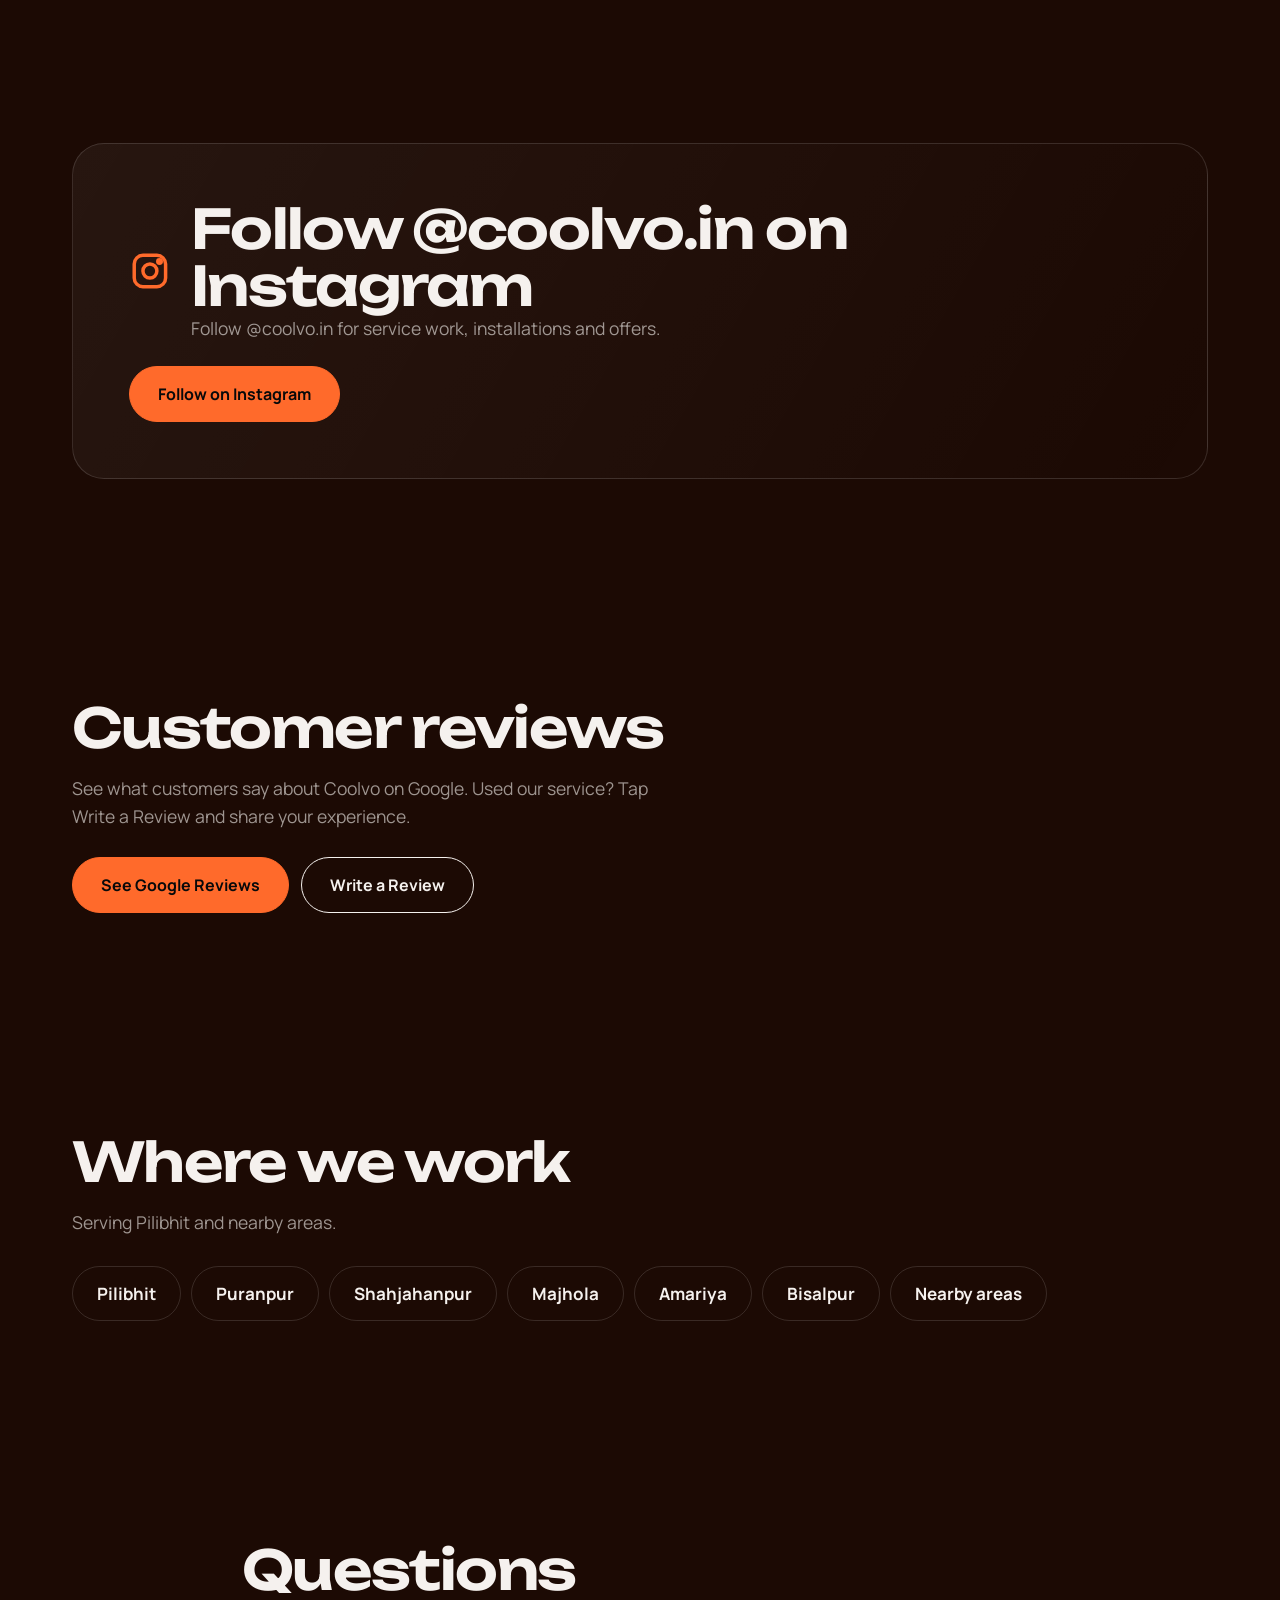
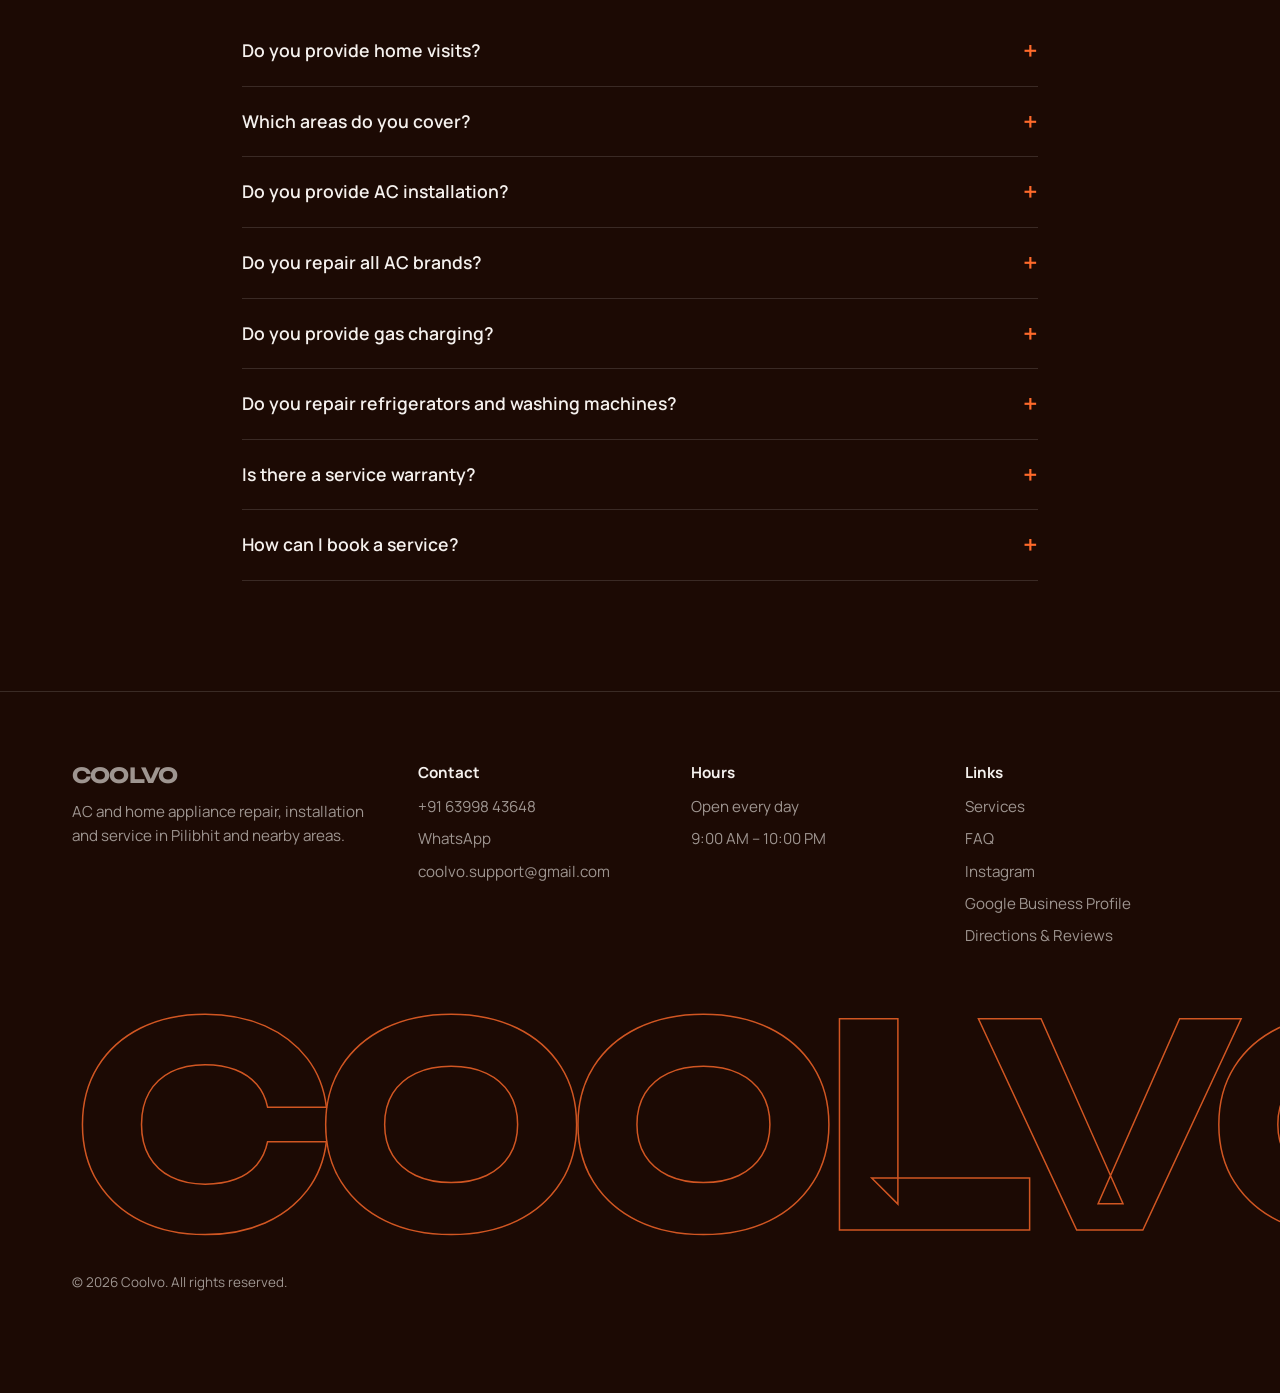
==== commit b2a61665: "Update index.html" ====
--- a/index.html
+++ b/index.html
@@ -249,7 +249,7 @@
 
 <footer id="contact"><div class="wrap">
 <div class="cols"><div><a class="logo" href="#top">COOLVO</a><p style="margin-top:12px">AC and home appliance repair, installation and service in Pilibhit and nearby areas.</p></div>
-<div><h3>Contact</h3><ul><li><a href="tel:+916399843648">+91 63998 43648</a></li><li><a data-wa href="#">WhatsApp</a></li><li><a href="mailto:alisohilali@gmail.com">alisohilali@gmail.com</a></li></ul></div>
+<div><h3>Contact</h3><ul><li><a href="tel:+916399843648">+91 63998 43648</a></li><li><a data-wa href="#">WhatsApp</a></li><li><a href="mailto:coolvo.support@gmail.com">coolvo.support@gmail.com</a></li></ul></div>
 <div><h3>Hours</h3><ul><li>Open every day</li><li>9:00 AM – 10:00 PM</li></ul></div>
 <div><h3>Links</h3><ul><li><a href="#services">Services</a></li><li><a href="#faq">FAQ</a></li><li><a data-ig href="#" target="_blank" rel="noopener">Instagram</a></li><li><a href="https://share.google/VZGK87YvXFyCwy6eX" target="_blank" rel="noopener">Google Business Profile</a></li><li><a href="https://maps.app.goo.gl/mkUB1QL9fxYwLsNU9?g_st=ic" target="_blank" rel="noopener">Directions &amp; Reviews</a></li></ul></div></div>
 <div class="big" aria-hidden="true">COOLVO</div>
